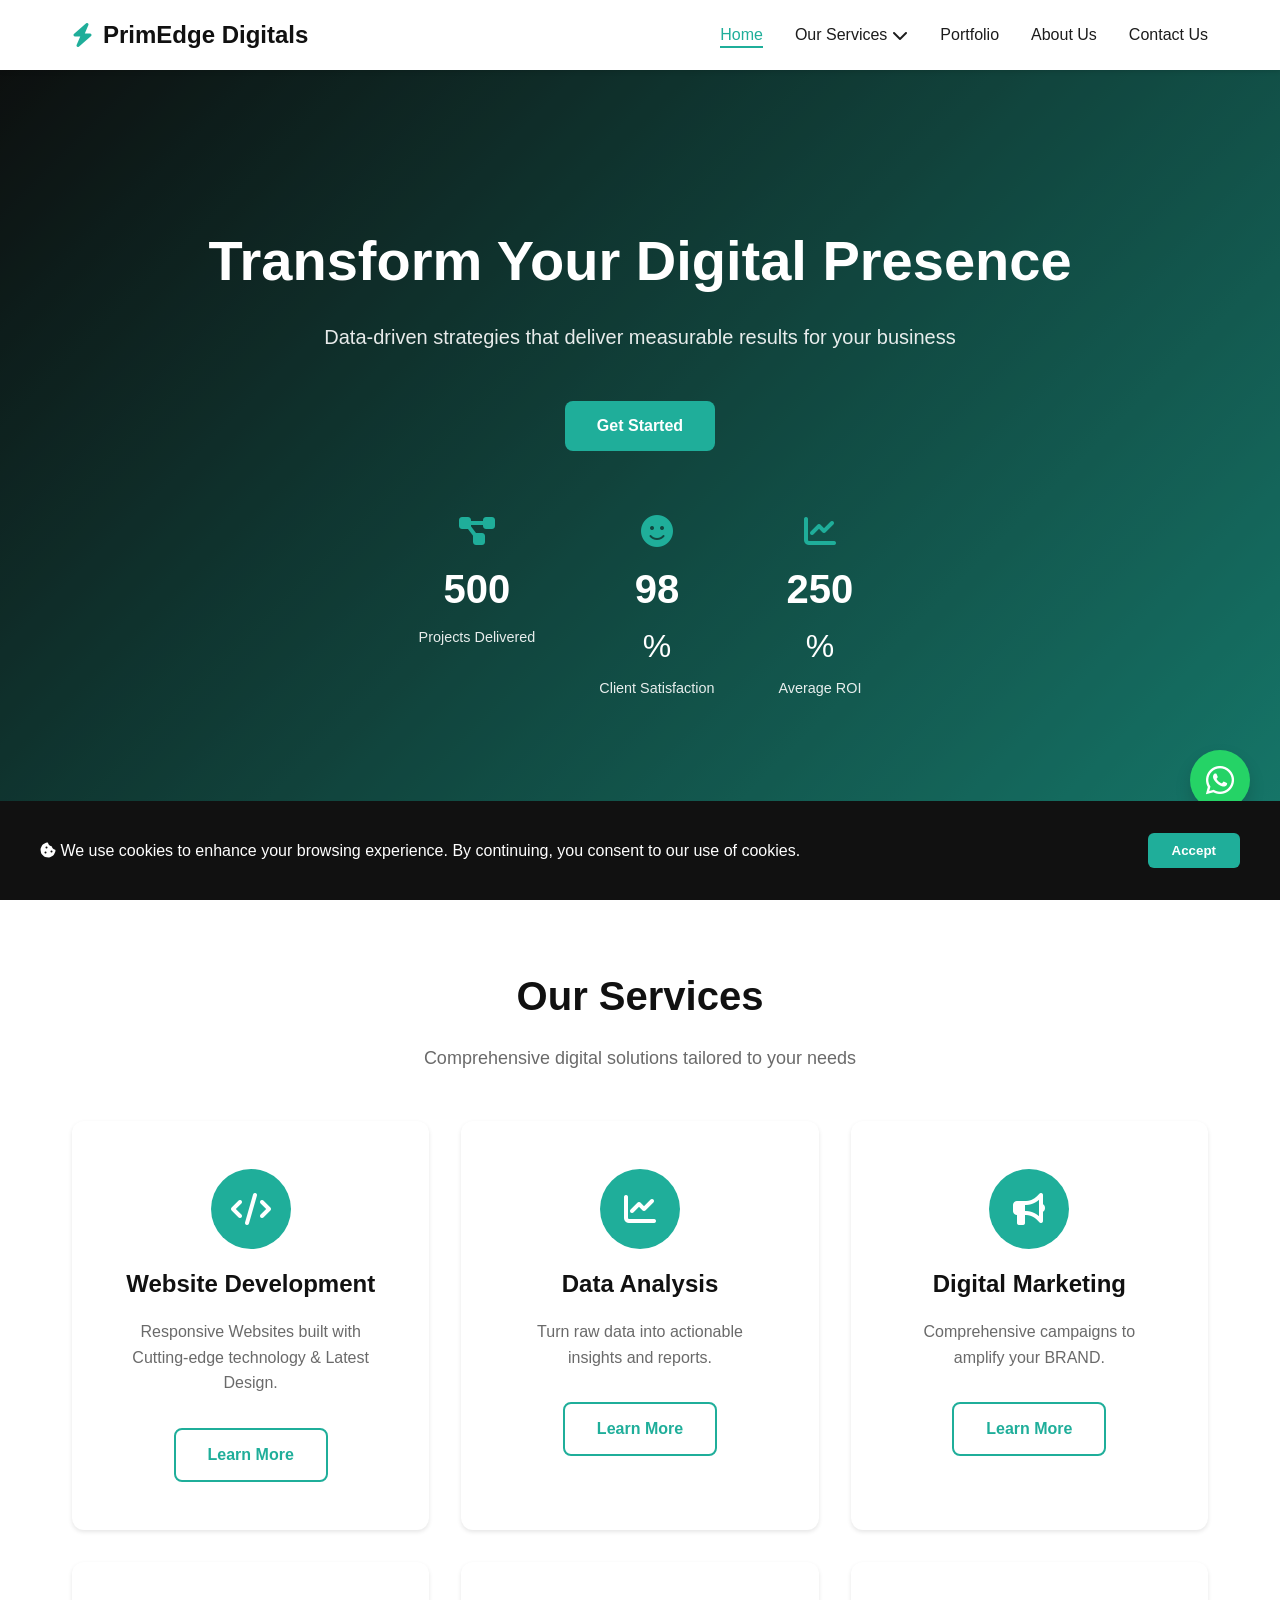
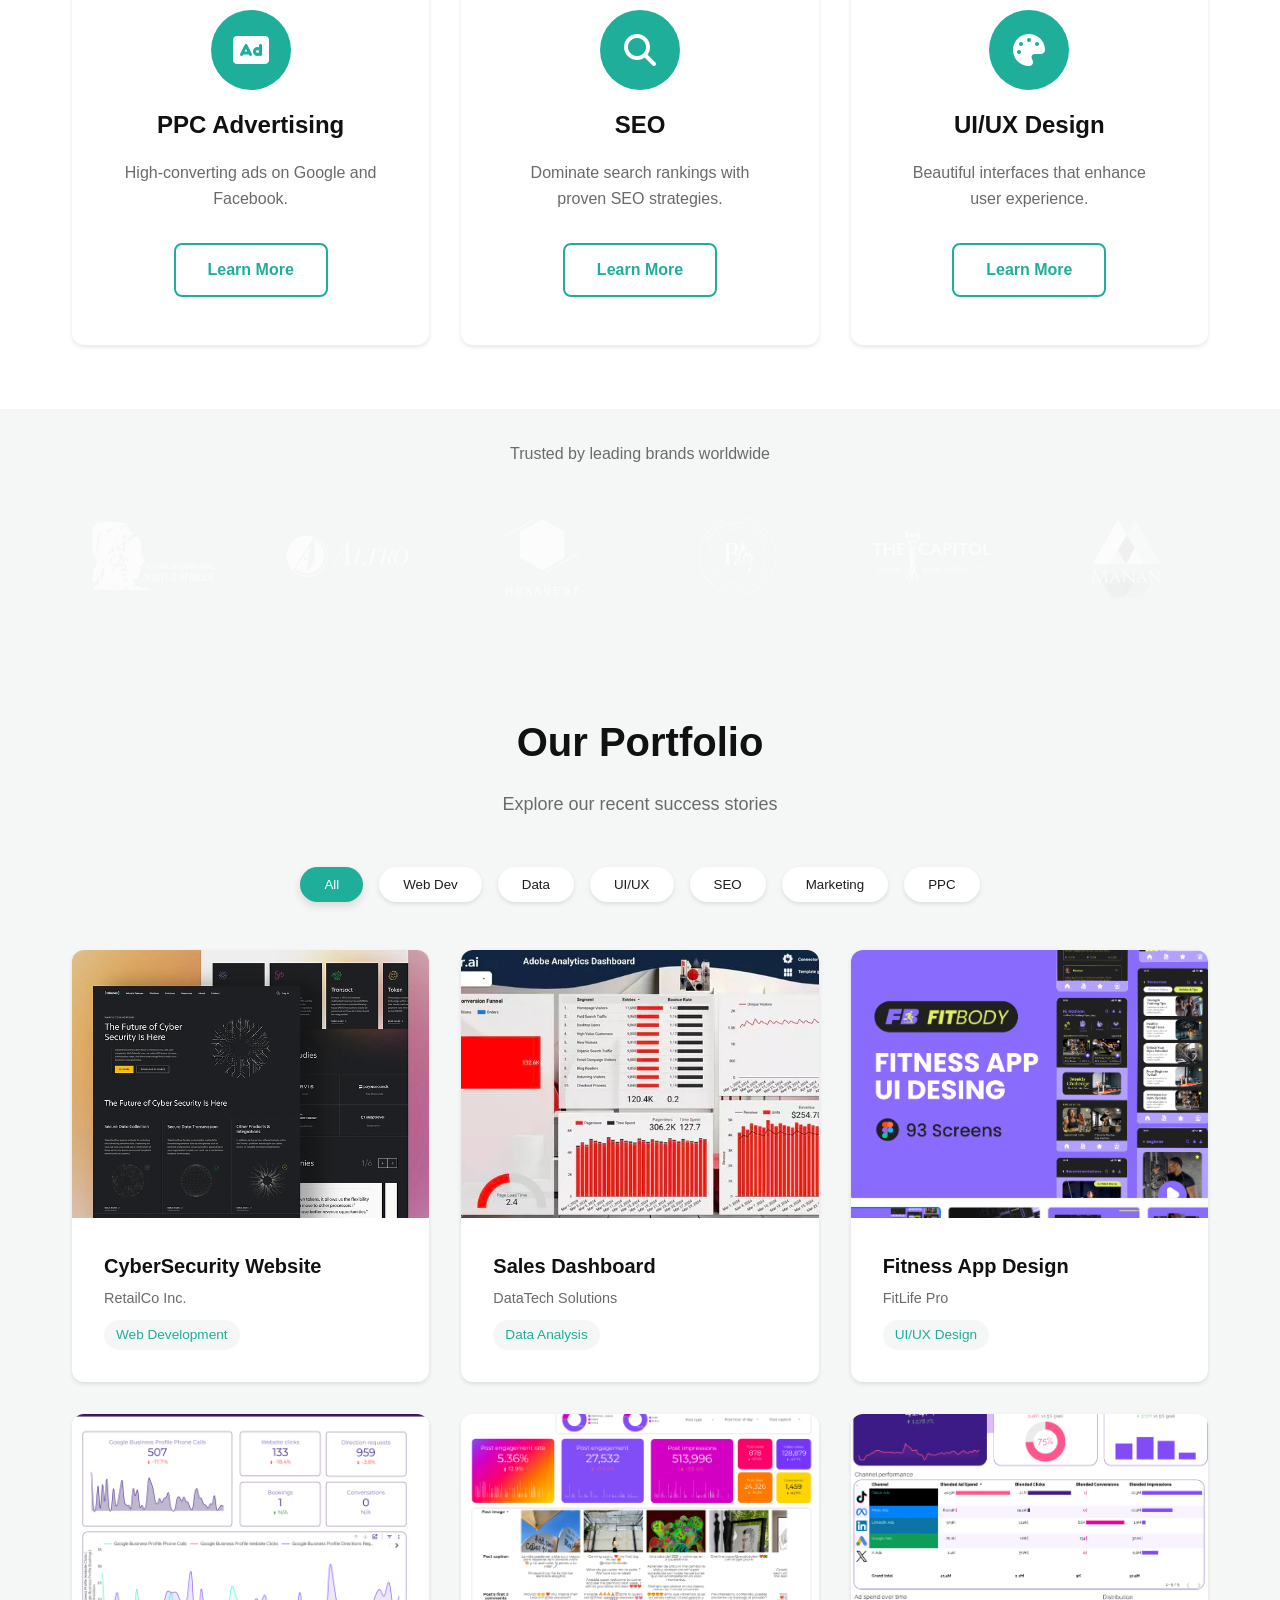
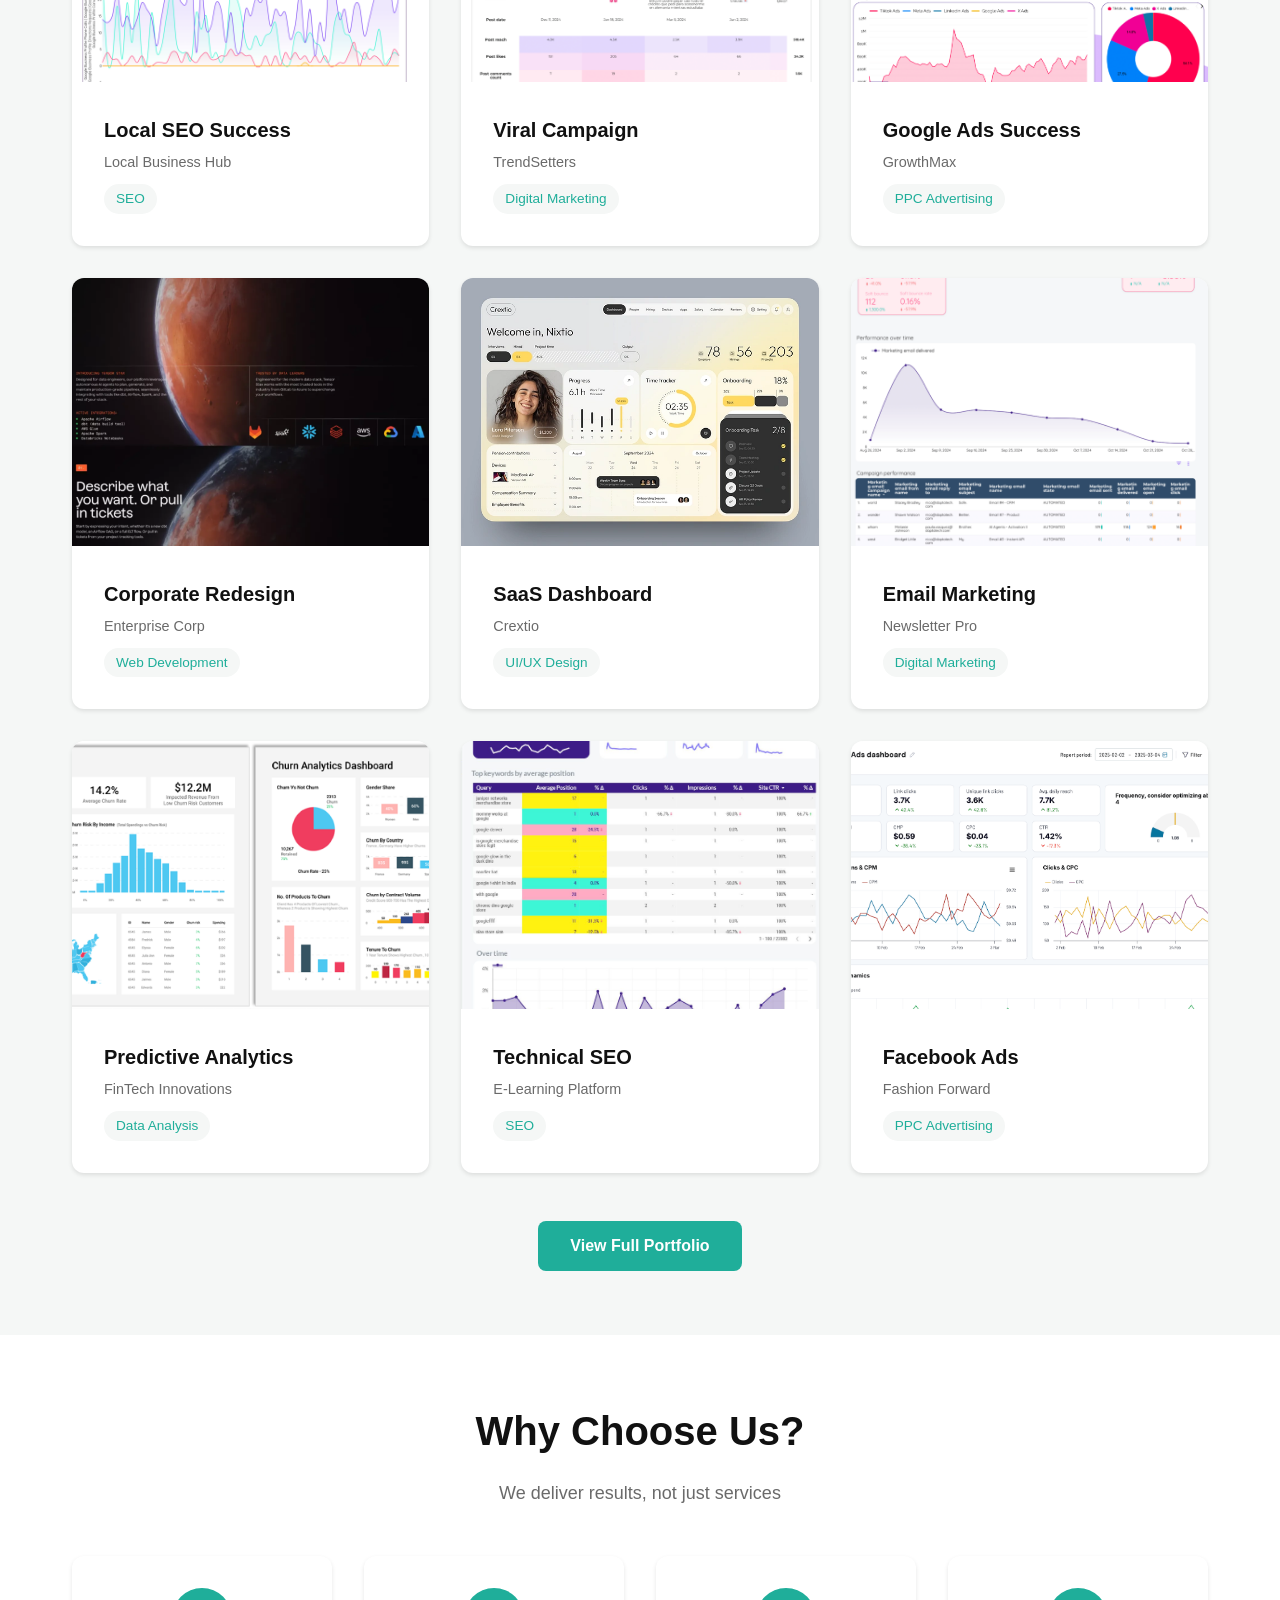
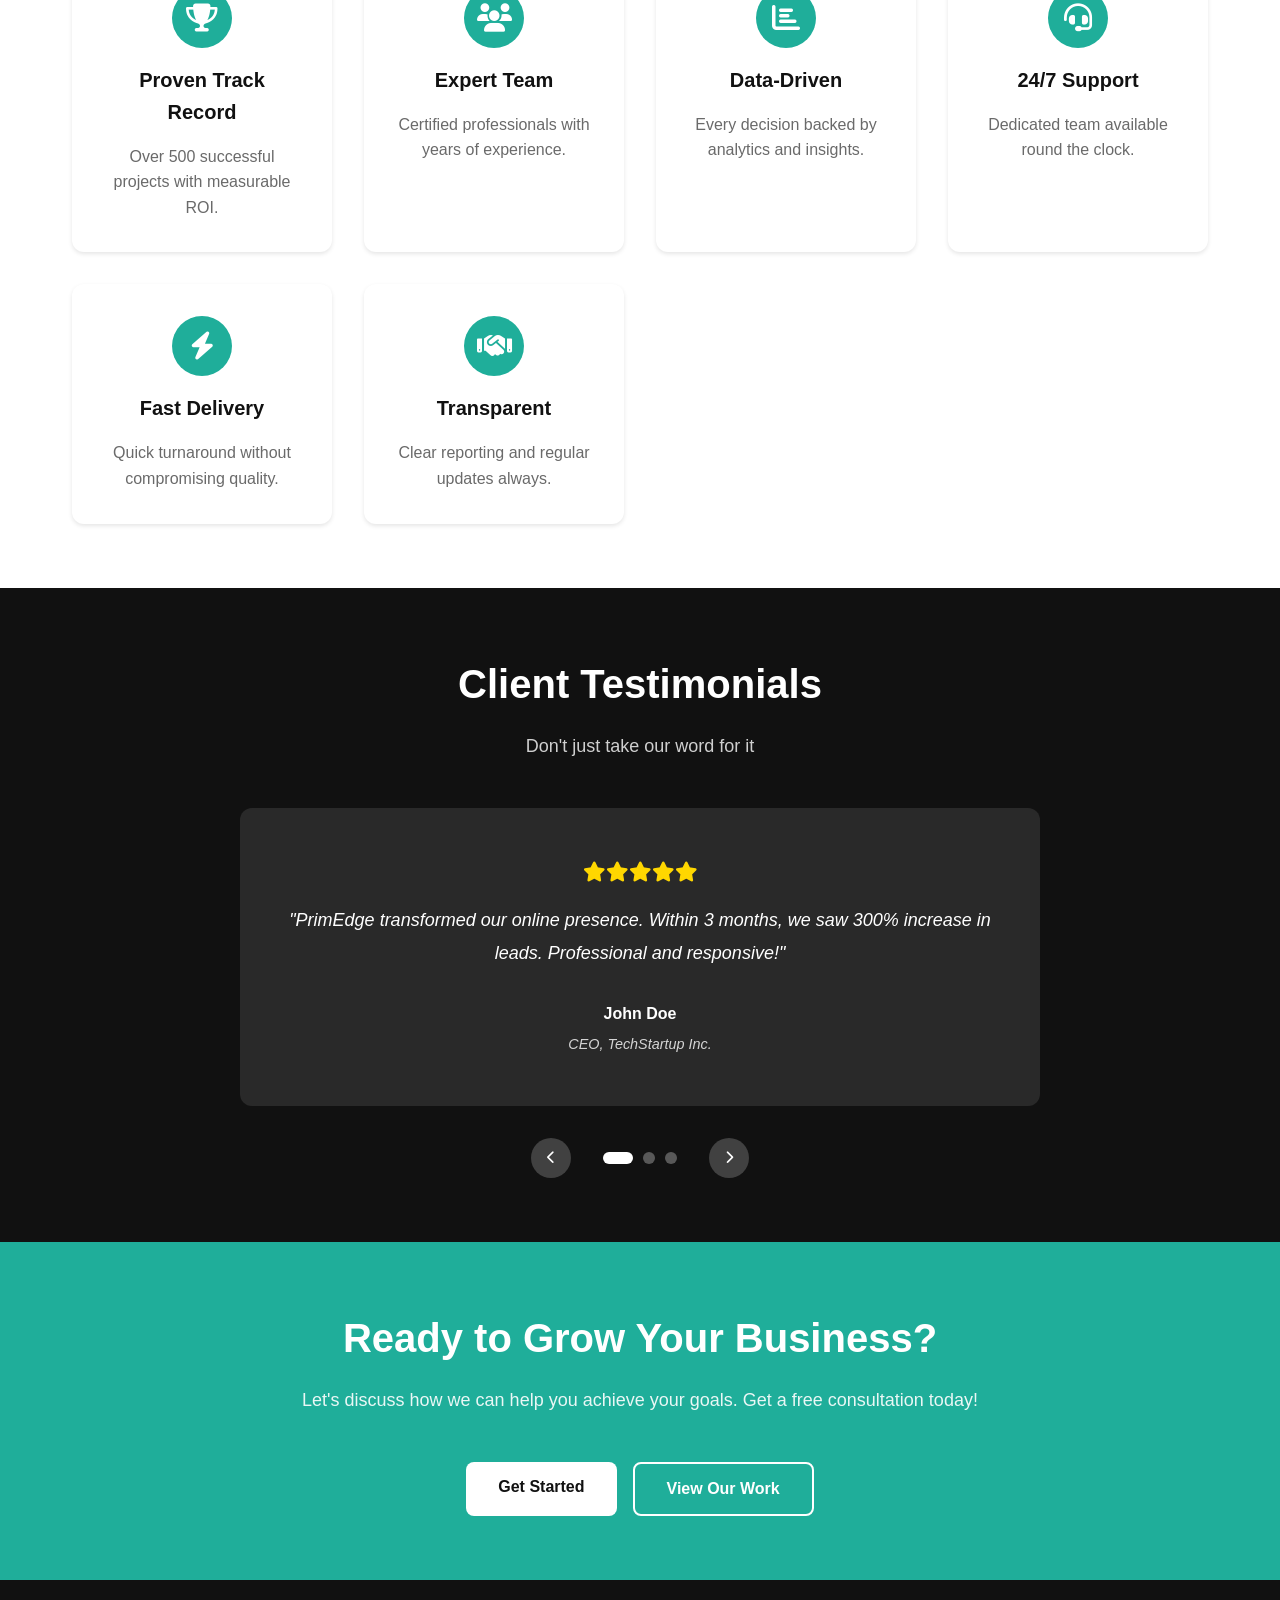
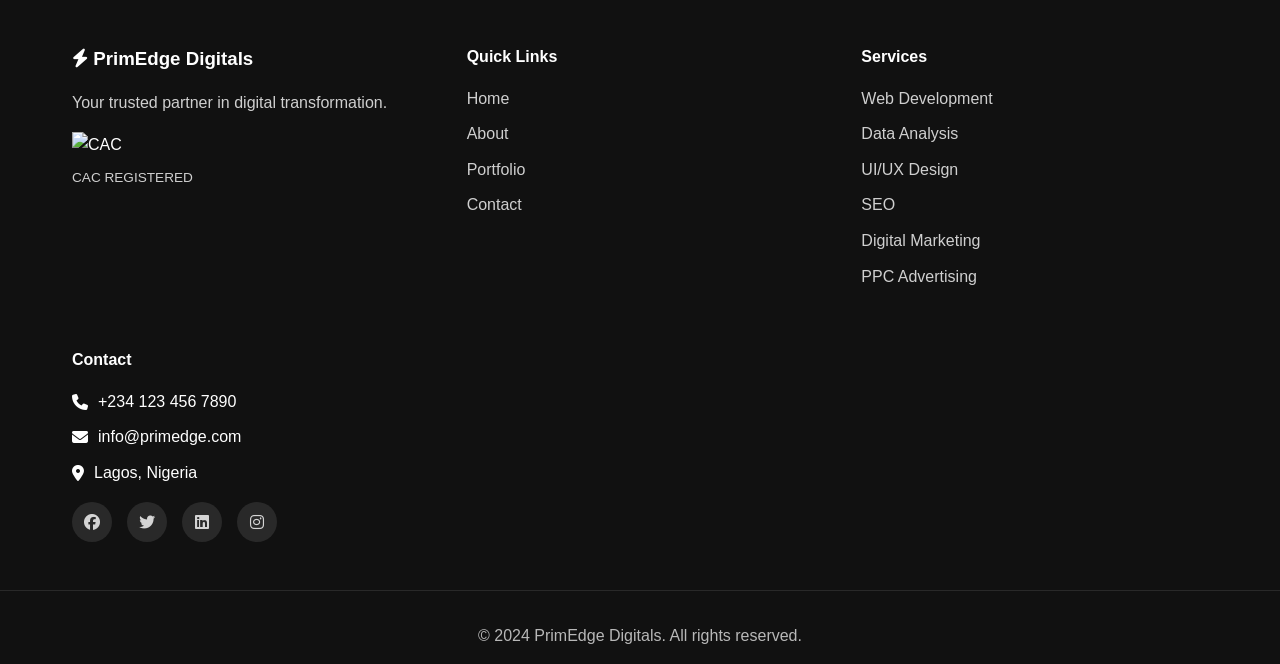
==== index.html @ ed938dab "initial commit" ====
<!DOCTYPE html>
<html lang="en">
  <head>
    <meta charset="UTF-8" />
    <meta name="viewport" content="width=device-width, initial-scale=1.0" />
    <meta
      name="description"
      content="PrimEdge Digitals - Leading digital marketing agency offering website development, UI/UX design, SEO, data analysis, and PPC advertising services."
    />
    <title>
      PrimEdge Digitals | Digital Marketing & Web Development Agency
    </title>

    <!-- Link to external CSS file -->
    <link rel="stylesheet" href="styles.css" />

    <!-- Font Awesome for icons -->
    <link
      rel="stylesheet"
      href="https://cdnjs.cloudflare.com/ajax/libs/font-awesome/6.4.0/css/all.min.css"
    />
  </head>
  <body>
    <!-- Loading Animation Screen -->
    <!-- <div id="loading-screen" class="loading-screen">
        <div class="loader"></div>
        <p>Loading PrimEdge Digitals...</p>
    </div> -->

    <!-- Cookie Consent Banner -->
    <div id="cookie-banner" class="cookie-banner">
      <div class="cookie-content">
        <p>
          <i class="fas fa-cookie-bite"></i> We use cookies to enhance your
          browsing experience. By continuing, you consent to our use of cookies.
        </p>
        <button id="accept-cookies" class="btn-accept">Accept</button>
      </div>
    </div>

    <!-- Navigation Bar -->
    <nav class="navbar" id="navbar">
      <div class="container nav-container">
        <!-- Logo -->
        <a href="index.html" class="logo">
          <i class="fas fa-bolt"></i>
          <span>PrimEdge Digitals</span>
        </a>

        <!-- Desktop Navigation Links -->
        <ul class="nav-links" id="nav-links">
          <li><a href="index.html" class="active">Home</a></li>

          <!-- Services Dropdown -->
          <li class="dropdown">
            <a href="#" class="dropdown-toggle">
              Our Services <i class="fas fa-chevron-down"></i>
            </a>
            <ul class="dropdown-menu">
              <li>
                <a href="website-development.html"
                  ><i class="fas fa-code"></i> Website Development</a
                >
              </li>
              <li>
                <a href="data-analysis.html"
                  ><i class="fas fa-chart-line"></i> Data Analysis</a
                >
              </li>
              <li>
                <a href="ui-ux-design.html"
                  ><i class="fas fa-palette"></i> UI/UX Design</a
                >
              </li>
              <li>
                <a href="seo.html"><i class="fas fa-search"></i> SEO</a>
              </li>
              <li>
                <a href="digital-marketing.html"
                  ><i class="fas fa-bullhorn"></i> Digital Marketing</a
                >
              </li>
              <li>
                <a href="ppc-advertising.html"
                  ><i class="fas fa-ad"></i> PPC Advertising</a
                >
              </li>
            </ul>
          </li>

          <li><a href="portfolio.html">Portfolio</a></li>
          <li><a href="about.html">About Us</a></li>
          <li><a href="contact.html">Contact Us</a></li>
        </ul>

        <!-- Mobile Menu Toggle -->
        <button class="mobile-menu-toggle" id="mobile-menu-toggle">
          <span></span>
          <span></span>
          <span></span>
        </button>
      </div>
    </nav>

    <!-- Hero Section -->
    <section class="hero">
      <div class="hero-overlay"></div>
      <div class="container hero-content">
        <h1 class="hero-title">Transform Your Digital Presence</h1>
        <p class="hero-subtitle">
          Data-driven strategies that deliver measurable results for your
          business
        </p>
        <a href="contact.html" class="btn btn-primary">Get Started</a>

        <!-- Stats Ticker -->
        <div class="stats-ticker">
          <div class="stat-item">
            <i class="fas fa-project-diagram"></i>
            <span class="stat-number" data-target="500">0</span>
            <span class="stat-label">Projects Delivered</span>
          </div>
          <div class="stat-item">
            <i class="fas fa-smile"></i>
            <span class="stat-number" data-target="98">0</span>
            <span class="stat-suffix">%</span>
            <span class="stat-label">Client Satisfaction</span>
          </div>
          <div class="stat-item">
            <i class="fas fa-chart-line"></i>
            <span class="stat-number" data-target="250">0</span>
            <span class="stat-suffix">%</span>
            <span class="stat-label">Average ROI</span>
          </div>
        </div>
      </div>

      <!-- Scroll Indicator -->
      <div class="scroll-indicator">
        <i class="fas fa-chevron-down"></i>
      </div>
    </section>

    <!-- Services Section -->
    <section class="services-section" id="services">
      <div class="container">
        <div class="section-header">
          <h2 class="section-title">Our Services</h2>
          <p class="section-subtitle">
            Comprehensive digital solutions tailored to your needs
          </p>
        </div>

        <div class="services-grid">
          <!-- Service Cards -->
          <div class="service-card">
            <div class="service-icon"><i class="fas fa-code"></i></div>
            <h3 class="service-title">Website Development</h3>
            <p class="service-description">
              Responsive Websites built with Cutting-edge technology & Latest
              Design.
            </p>
            <a href="website-development.html" class="btn btn-secondary"
              >Learn More</a
            >
          </div>

          <div class="service-card">
            <div class="service-icon"><i class="fas fa-chart-line"></i></div>
            <h3 class="service-title">Data Analysis</h3>
            <p class="service-description">
              Turn raw data into actionable insights and reports.
            </p>
            <a href="data-analysis.html" class="btn btn-secondary"
              >Learn More</a
            >
          </div>

          <div class="service-card">
            <div class="service-icon"><i class="fas fa-bullhorn"></i></div>
            <h3 class="service-title">Digital Marketing</h3>
            <p class="service-description">
              Comprehensive campaigns to amplify your BRAND.
            </p>
            <a href="digital-marketing.html" class="btn btn-secondary"
              >Learn More</a
            >
          </div>

          <div class="service-card">
            <div class="service-icon"><i class="fas fa-ad"></i></div>
            <h3 class="service-title">PPC Advertising</h3>
            <p class="service-description">
              High-converting ads on Google and Facebook.
            </p>
            <a href="ppc-advertising.html" class="btn btn-secondary"
              >Learn More</a
            >
          </div>

          <div class="service-card">
            <div class="service-icon"><i class="fas fa-search"></i></div>
            <h3 class="service-title">SEO</h3>
            <p class="service-description">
              Dominate search rankings with proven SEO strategies.
            </p>
            <a href="seo.html" class="btn btn-secondary">Learn More</a>
          </div>

          <div class="service-card">
            <div class="service-icon"><i class="fas fa-palette"></i></div>
            <h3 class="service-title">UI/UX Design</h3>
            <p class="service-description">
              Beautiful interfaces that enhance user experience.
            </p>
            <a href="ui-ux-design.html" class="btn btn-secondary">Learn More</a>
          </div>
        </div>
      </div>
    </section>

    <!-- Client Logos -->
    <section class="clients-section">
      <div class="container">
        <p class="clients-intro">Trusted by leading brands worldwide</p>
        <div class="clients-grid">
          <div class="client-logo">
            <img
              src="/images/logo_arfriqueArtboard-1-1 (1).png"
              alt="Client 1"
            />
          </div>
          <div class="client-logo">
            <img src="/images/Artboard-1.png" alt="Client 2" />
          </div>
          <div class="client-logo">
            <img src="/images/hexavest.png" alt="Client 3" />
          </div>
          <div class="client-logo">
            <img src="/images/logo_bArtboard-1.png" alt="Client 4" />
          </div>
          <div class="client-logo">
            <img src="/images/logo_windsorArtboard-1.png" alt="Client 5" />
          </div>
          <div class="client-logo">
            <img src="/images/manan.png" alt="Client 6" />
          </div>
        </div>
      </div>
    </section>

    <!-- Portfolio Section -->
    <section class="portfolio-section" id="portfolio">
      <div class="container">
        <div class="section-header">
          <h2 class="section-title">Our Portfolio</h2>
          <p class="section-subtitle">Explore our recent success stories</p>
        </div>

        <!-- Filters -->
        <div class="portfolio-filters">
          <button class="filter-btn active" data-filter="all">All</button>
          <button class="filter-btn" data-filter="web-development">
            Web Dev
          </button>
          <button class="filter-btn" data-filter="data-analysis">Data</button>
          <button class="filter-btn" data-filter="ui-ux">UI/UX</button>
          <button class="filter-btn" data-filter="seo">SEO</button>
          <button class="filter-btn" data-filter="marketing">Marketing</button>
          <button class="filter-btn" data-filter="ppc">PPC</button>
        </div>

        <!-- Portfolio Grid -->
        <div class="portfolio-grid">
          <div class="portfolio-item" data-category="web-development">
            <div class="portfolio-image">
              <img
                src="/images/webdev-p/still-70857726eee33ea525bc5bf59fc9aaf2.webp"
                alt="Project"
              />
              <div class="portfolio-overlay">
                <button class="btn-view-project" data-project="1">
                  <i class="fas fa-eye"></i> View
                </button>
              </div>
            </div>
            <div class="portfolio-info">
              <h3>CyberSecurity Website</h3>
              <p>RetailCo Inc.</p>
              <span class="portfolio-tag">Web Development</span>
            </div>
          </div>

          <div class="portfolio-item" data-category="data-analysis">
            <div class="portfolio-image">
              <img
                src="/images/webdev-p/hhgh.webp"
                alt="Project"
              />
              <div class="portfolio-overlay">
                <button class="btn-view-project" data-project="7">
                  <i class="fas fa-eye"></i> View
                </button>
              </div>
            </div>
            <div class="portfolio-info">
              <h3>Sales Dashboard</h3>
              <p>DataTech Solutions</p>
              <span class="portfolio-tag">Data Analysis</span>
            </div>
          </div>

          <div class="portfolio-item" data-category="ui-ux">
            <div class="portfolio-image">
              <img
                src="/images/webdev-p/awaw.png"
                alt="Project"
              />
              <div class="portfolio-overlay">
                <button class="btn-view-project" data-project="11">
                  <i class="fas fa-eye"></i> View
                </button>
              </div>
            </div>
            <div class="portfolio-info">
              <h3>Fitness App Design</h3>
              <p>FitLife Pro</p>
              <span class="portfolio-tag">UI/UX Design</span>
            </div>
          </div>

          <div class="portfolio-item" data-category="seo">
            <div class="portfolio-image">
              <img
                src="/images/webdev-p/Google-Business-Profile-3-1536x1408.png"
                alt="Project"
              />
              <div class="portfolio-overlay">
                <button class="btn-view-project" data-project="15">
                  <i class="fas fa-eye"></i> View
                </button>
              </div>
            </div>
            <div class="portfolio-info">
              <h3>Local SEO Success</h3>
              <p>Local Business Hub</p>
              <span class="portfolio-tag">SEO</span>
            </div>
          </div>

          <div class="portfolio-item" data-category="marketing">
            <div class="portfolio-image">
              <img
                src="/images/webdev-p/Instagram-post-performance-data-1-1536x1536.png"
                alt="Project"
              />
              <div class="portfolio-overlay">
                <button class="btn-view-project" data-project="19">
                  <i class="fas fa-eye"></i> View
                </button>
              </div>
            </div>
            <div class="portfolio-info">
              <h3>Viral Campaign</h3>
              <p>TrendSetters</p>
              <span class="portfolio-tag">Digital Marketing</span>
            </div>
          </div>

          <div class="portfolio-item" data-category="ppc">
            <div class="portfolio-image">
              <img
                src="/images/webdev-p/goog.png"
                alt="Project"
              />
              <div class="portfolio-overlay">
                <button class="btn-view-project" data-project="23">
                  <i class="fas fa-eye"></i> View
                </button>
              </div>
            </div>
            <div class="portfolio-info">
              <h3>Google Ads Success</h3>
              <p>GrowthMax</p>
              <span class="portfolio-tag">PPC Advertising</span>
            </div>
          </div>

          <div class="portfolio-item" data-category="web-development">
            <div class="portfolio-image">
              <img
                src="/images/webdev-p/ghhg.png"
                alt="Project"
              />
              <div class="portfolio-overlay">
                <button class="btn-view-project" data-project="2">
                  <i class="fas fa-eye"></i> View
                </button>
              </div>
            </div>
            <div class="portfolio-info">
              <h3>Corporate Redesign</h3>
              <p>Enterprise Corp</p>
              <span class="portfolio-tag">Web Development</span>
            </div>
          </div>

          <div class="portfolio-item" data-category="ui-ux">
            <div class="portfolio-image">
              <img
                src="/images/webdev-p/original-d98828c390b0c1897732ae1b001e914d.webp"
                alt="Project"
              />
              <div class="portfolio-overlay">
                <button class="btn-view-project" data-project="3">
                  <i class="fas fa-eye"></i> View
                </button>
              </div>
            </div>
            <div class="portfolio-info">
              <h3>SaaS Dashboard</h3>
              <p>Crextio</p>
              <span class="portfolio-tag">UI/UX Design</span>
            </div>
          </div>

          <div class="portfolio-item" data-category="marketing">
            <div class="portfolio-image">
              <img
                src="/images/webdev-p/HubSpot-email-marketing-dashboard-768x1536.png"
                alt="Project"
              />
              <div class="portfolio-overlay">
                <button class="btn-view-project" data-project="20">
                  <i class="fas fa-eye"></i> View
                </button>
              </div>
            </div>
            <div class="portfolio-info">
              <h3>Email Marketing</h3>
              <p>Newsletter Pro</p>
              <span class="portfolio-tag">Digital Marketing</span>
            </div>
          </div>

          <div class="portfolio-item" data-category="data-analysis">
            <div class="portfolio-image">
              <img
                src="/images/webdev-p/fc3a04485c66b47e6985c5bd5f0c4b28495a3456.png"
                alt="Project"
              />
              <div class="portfolio-overlay">
                <button class="btn-view-project" data-project="8">
                  <i class="fas fa-eye"></i> View
                </button>
              </div>
            </div>
            <div class="portfolio-info">
              <h3>Predictive Analytics</h3>
              <p>FinTech Innovations</p>
              <span class="portfolio-tag">Data Analysis</span>
            </div>
          </div>

          <div class="portfolio-item" data-category="seo">
            <div class="portfolio-image">
              <img
                src="/images/webdev-p/awajjjj.png"
                alt="Project"
              />
              <div class="portfolio-overlay">
                <button class="btn-view-project" data-project="16">
                  <i class="fas fa-eye"></i> View
                </button>
              </div>
            </div>
            <div class="portfolio-info">
              <h3>Technical SEO</h3>
              <p>E-Learning Platform</p>
              <span class="portfolio-tag">SEO</span>
            </div>
          </div>

          <div class="portfolio-item" data-category="ppc">
            <div class="portfolio-image">
              <img
                src="/images/webdev-p/facebook-ads-dashboard-coupler.png"
                alt="Project"
              />
              <div class="portfolio-overlay">
                <button class="btn-view-project" data-project="24">
                  <i class="fas fa-eye"></i> View
                </button>
              </div>
            </div>
            <div class="portfolio-info">
              <h3>Facebook Ads</h3>
              <p>Fashion Forward</p>
              <span class="portfolio-tag">PPC Advertising</span>
            </div>
          </div>
        </div>

        <div class="portfolio-cta">
          <a href="portfolio.html" class="btn btn-primary"
            >View Full Portfolio</a
          >
        </div>
      </div>
    </section>

    <!-- Why Choose Us -->
    <section class="why-choose-section">
      <div class="container">
        <div class="section-header">
          <h2 class="section-title">Why Choose Us?</h2>
          <p class="section-subtitle">We deliver results, not just services</p>
        </div>

        <div class="benefits-grid">
          <div class="benefit-card">
            <div class="benefit-icon"><i class="fas fa-trophy"></i></div>
            <h3>Proven Track Record</h3>
            <p>Over 500 successful projects with measurable ROI.</p>
          </div>
          <div class="benefit-card">
            <div class="benefit-icon"><i class="fas fa-users"></i></div>
            <h3>Expert Team</h3>
            <p>Certified professionals with years of experience.</p>
          </div>
          <div class="benefit-card">
            <div class="benefit-icon"><i class="fas fa-chart-bar"></i></div>
            <h3>Data-Driven</h3>
            <p>Every decision backed by analytics and insights.</p>
          </div>
          <div class="benefit-card">
            <div class="benefit-icon"><i class="fas fa-headset"></i></div>
            <h3>24/7 Support</h3>
            <p>Dedicated team available round the clock.</p>
          </div>
          <div class="benefit-card">
            <div class="benefit-icon"><i class="fas fa-bolt"></i></div>
            <h3>Fast Delivery</h3>
            <p>Quick turnaround without compromising quality.</p>
          </div>
          <div class="benefit-card">
            <div class="benefit-icon"><i class="fas fa-handshake"></i></div>
            <h3>Transparent</h3>
            <p>Clear reporting and regular updates always.</p>
          </div>
        </div>
      </div>
    </section>

    <!-- Testimonials -->
    <section class="testimonials-section">
      <div class="container">
        <div class="section-header">
          <h2 class="section-title">Client Testimonials</h2>
          <p class="section-subtitle">Don't just take our word for it</p>
        </div>

        <div class="testimonials-slider">
          <div class="testimonial-card active">
            <div class="stars">
              <i class="fas fa-star"></i><i class="fas fa-star"></i
              ><i class="fas fa-star"></i><i class="fas fa-star"></i
              ><i class="fas fa-star"></i>
            </div>
            <p>
              "PrimEdge transformed our online presence. Within 3 months, we saw
              300% increase in leads. Professional and responsive!"
            </p>
            <div class="author">
              <!-- <img
                src="https://via.placeholder.com/80/1e3a5f/ffffff?text=JD"
                alt="Author"
              /> -->
              <div>
                <h4>John Doe</h4>
                <p>CEO, TechStartup Inc.</p>
              </div>
            </div>
          </div>

          <div class="testimonial-card">
            <div class="stars">
              <i class="fas fa-star"></i><i class="fas fa-star"></i
              ><i class="fas fa-star"></i><i class="fas fa-star"></i
              ><i class="fas fa-star"></i>
            </div>
            <p>
              "The data analysis insights were game-changing. 40% increase in
              conversion rates. Highly recommended!"
            </p>
            <div class="author">
              <!-- <img
                src="https://via.placeholder.com/80/1e3a5f/ffffff?text=SA"
                alt="Author"
              /> -->
              <div>
                <h4>Sarah Anderson</h4>
                <p>Marketing Director, RetailCo</p>
              </div>
            </div>
          </div>

          <div class="testimonial-card">
            <div class="stars">
              <i class="fas fa-star"></i><i class="fas fa-star"></i
              ><i class="fas fa-star"></i><i class="fas fa-star"></i
              ><i class="fas fa-star"></i>
            </div>
            <p>
              "Outstanding redesign! Beautiful UI/UX and bounce rate dropped
              60%. Exceeded all expectations."
            </p>
            <div class="author">
              <!-- <img
                src="https://via.placeholder.com/80/1e3a5f/ffffff?text=MK"
                alt="Author"
              /> -->
              <div>
                <h4>Michael Kim</h4>
                <p>Founder, E-commerce Plus</p>
              </div>
            </div>
          </div>
        </div>

        <div class="testimonial-nav">
          <button class="prev"><i class="fas fa-chevron-left"></i></button>
          <div class="dots">
            <span class="dot active" data-slide="0"></span>
            <span class="dot" data-slide="1"></span>
            <span class="dot" data-slide="2"></span>
          </div>
          <button class="next"><i class="fas fa-chevron-right"></i></button>
        </div>
      </div>
    </section>

    <!-- CTA Section -->
    <section class="cta-section">
      <div class="container">
        <h2>Ready to Grow Your Business?</h2>
        <p>
          Let's discuss how we can help you achieve your goals. Get a free
          consultation today!
        </p>
        <div class="cta-buttons">
          <a href="contact.html" class="btn btn-light">Get Started</a>
          <a href="portfolio.html" class="btn btn-outline">View Our Work</a>
        </div>
      </div>
    </section>

    <!-- Footer -->
    <footer class="footer">
      <div class="container footer-content">
        <div class="footer-col">
          <h3><i class="fas fa-bolt"></i> PrimEdge Digitals</h3>
          <p>Your trusted partner in digital transformation.</p>
          <div class="cac-badge">
            <img
              src="/images/CERTIFICATE - PRIMEDGE DIGITALS SERVICES.pdf"
              alt="CAC"
            />
            <p>CAC REGISTERED</p>
          </div>
        </div>

        <div class="footer-col">
          <h4>Quick Links</h4>
          <ul>
            <li><a href="index.html">Home</a></li>
            <li><a href="about.html">About</a></li>
            <li><a href="portfolio.html">Portfolio</a></li>
            <li><a href="contact.html">Contact</a></li>
          </ul>
        </div>

        <div class="footer-col">
          <h4>Services</h4>
          <ul>
            <li><a href="website-development.html">Web Development</a></li>
            <li><a href="data-analysis.html">Data Analysis</a></li>
            <li><a href="ui-ux-design.html">UI/UX Design</a></li>
            <li><a href="seo.html">SEO</a></li>
            <li><a href="digital-marketing.html">Digital Marketing</a></li>
            <li><a href="ppc-advertising.html">PPC Advertising</a></li>
          </ul>
        </div>

        <div class="footer-col">
          <h4>Contact</h4>
          <ul class="contact-info">
            <li><i class="fas fa-phone"></i> +234 123 456 7890</li>
            <li><i class="fas fa-envelope"></i> info@primedge.com</li>
            <li><i class="fas fa-map-marker-alt"></i> Lagos, Nigeria</li>
          </ul>
          <div class="social-links">
            <a href="#"><i class="fab fa-facebook"></i></a>
            <a href="#"><i class="fab fa-twitter"></i></a>
            <a href="#"><i class="fab fa-linkedin"></i></a>
            <a href="#"><i class="fab fa-instagram"></i></a>
          </div>
        </div>
      </div>

      <div class="footer-bottom">
        <p>&copy; 2024 PrimEdge Digitals. All rights reserved.</p>
      </div>
    </footer>

    <!-- Back to Top Button -->
    <button id="back-to-top" class="back-to-top">
      <i class="fas fa-arrow-up"></i>
    </button>

    <!-- WhatsApp Floating Button -->
    <a
      href="https://wa.me/2341234567890"
      class="whatsapp-float"
      target="_blank"
    >
      <i class="fab fa-whatsapp"></i>
    </a>

    <!-- Project Modal -->
    <div id="project-modal" class="modal">
      <div class="modal-content">
        <span class="modal-close">&times;</span>
        <div id="modal-body"></div>
      </div>
    </div>

    <!-- Link to JavaScript -->
    <script src="script.js"></script>
  </body>
</html>
---- styles.css ----
/* ============================================
   PRIMEDGE DIGITALS - COMPLETE STYLESHEET
   ============================================ */

/* CSS CUSTOM PROPERTIES (Variables) */
:root {
    /* Colors */
    --primary-color: #111111;      /* Charcoal black */
    --secondary-color: #1fae9a;    /* Emerald teal */
    --accent-color: #1fae9a;
    --text-dark: #1c1c1c;
    --text-light: #6a6a6a;
    --bg-light: #f5f7f6;
    --white: #ffffff;
    --error-color: #d9534f;
    --success-color: #1fae9a;
    
    /* Spacing */
    --spacing-xs: 0.5rem;
    --spacing-sm: 1rem;
    --spacing-md: 2rem;
    --spacing-lg: 3rem;
    --spacing-xl: 4rem;
    
    /* Typography */
    --font-primary: -apple-system, BlinkMacSystemFont, 'Segoe UI', Roboto, 'Helvetica Neue', Arial, sans-serif;
    
    /* Transitions */
    --transition-fast: 0.2s ease;
    --transition-normal: 0.3s ease;
    --transition-slow: 0.5s ease;
    
    /* Shadows */
    --shadow-sm: 0 2px 4px rgba(0,0,0,0.1);
    --shadow-md: 0 4px 8px rgba(0,0,0,0.12);
    --shadow-lg: 0 8px 16px rgba(0,0,0,0.15);
}

/* RESET & BASE STYLES */
* {
    margin: 0;
    padding: 0;
    box-sizing: border-box;
}

html {
    scroll-behavior: smooth;
    font-size: 16px;
}

body {
    font-family: var(--font-primary);
    color: var(--text-dark);
    line-height: 1.6;
    overflow-x: hidden;
}

img {
    max-width: 100%;
    height: auto;
    display: block;
}

a {
    text-decoration: none;
    color: inherit;
    transition: var(--transition-normal);
}

ul {
    list-style: none;
}

button {
    cursor: pointer;
    border: none;
    background: none;
    font-family: inherit;
}

/* CONTAINER */
.container {
    max-width: 1200px;
    margin: 0 auto;
    padding: 0 var(--spacing-md);
}

/* BUTTONS */
.btn {
    display: inline-block;
    padding: 12px 32px;
    font-size: 1rem;
    font-weight: 600;
    border-radius: 8px;
    transition: all var(--transition-normal);
    text-align: center;
    cursor: pointer;
}

.btn-primary {
    background: var(--secondary-color);
    color: var(--white);
}

.btn-primary:hover {
    background: #3a7bc8;
    transform: translateY(-2px);
    box-shadow: var(--shadow-md);
}

.btn-secondary {
    background: transparent;
    color: var(--secondary-color);
    border: 2px solid var(--secondary-color);
}

.btn-secondary:hover {
    background: var(--secondary-color);
    color: var(--white);
}

.btn-outline {
    background: transparent;
    color: var(--white);
    border: 2px solid var(--white);
}

.btn-outline:hover {
    background: var(--white);
    color: var(--primary-color);
}

.btn-light {
    background: var(--white);
    color: var(--primary-color);
}

.btn-light:hover {
    background: var(--bg-light);
    transform: translateY(-2px);
}

.btn-success {
    background: #25d366;
    color: var(--white);
}

.btn-success:hover {
    background: #1fb855;
}

.btn-full {
    width: 100%;
    margin-top: 10px;
}

/* LOADING SCREEN */
.loading-screen {
    position: fixed;
    top: 0;
    left: 0;
    width: 100%;
    height: 100%;
    background: var(--white);
    display: flex;
    flex-direction: column;
    justify-content: center;
    align-items: center;
    z-index: 9999;
    transition: opacity 0.5s, visibility 0.5s;
}

.loading-screen.hidden {
    opacity: 0;
    visibility: hidden;
}

.loader {
    width: 50px;
    height: 50px;
    border: 4px solid var(--bg-light);
    border-top: 4px solid var(--secondary-color);
    border-radius: 50%;
    animation: spin 1s linear infinite;
}

@keyframes spin {
    to { transform: rotate(360deg); }
}

.loading-screen p {
    margin-top: var(--spacing-sm);
    color: var(--text-light);
}

/* COOKIE BANNER */
.cookie-banner {
    position: fixed;
    bottom: 0;
    left: 0;
    right: 0;
    background: var(--primary-color);
    color: var(--white);
    padding: var(--spacing-md);
    z-index: 9998;
    transform: translateY(100%);
    transition: transform var(--transition-normal);
}

.cookie-banner.show {
    transform: translateY(0);
}

.cookie-content {
    max-width: 1200px;
    margin: 0 auto;
    display: flex;
    align-items: center;
    justify-content: space-between;
    gap: var(--spacing-md);
}

.cookie-content p {
    flex: 1;
    margin: 0;
}

.btn-accept {
    background: var(--accent-color);
    color: var(--white);
    padding: 10px 24px;
    border-radius: 6px;
    font-weight: 600;
    white-space: nowrap;
}

.btn-accept:hover {
    background: #1aab7e;
}

/* NAVIGATION */
.navbar {
    position: fixed;
    top: 0;
    left: 0;
    right: 0;
    background: var(--white);
    box-shadow: var(--shadow-sm);
    z-index: 1000;
    transition: all var(--transition-normal);
}

.navbar.scrolled {
    box-shadow: var(--shadow-md);
}

.nav-container {
    display: flex;
    justify-content: space-between;
    align-items: center;
    padding: var(--spacing-sm) var(--spacing-md);
}

.logo {
    display: flex;
    align-items: center;
    gap: 10px;
    font-size: 1.5rem;
    font-weight: 700;
    color: var(--primary-color);
}

.logo i {
    color: var(--secondary-color);
}

.nav-links {
    display: flex;
    align-items: center;
    gap: var(--spacing-md);
}

.nav-links a {
    font-weight: 500;
    color: var(--text-dark);
    position: relative;
}

.nav-links a:hover,
.nav-links a.active {
    color: var(--secondary-color);
}

.nav-links a::after {
    content: '';
    position: absolute;
    bottom: -5px;
    left: 0;
    width: 0;
    height: 2px;
    background: var(--secondary-color);
    transition: width var(--transition-normal);
}

.nav-links a:hover::after,
.nav-links a.active::after {
    width: 100%;
}

/* Dropdown */
.dropdown {
    position: relative;
}

.dropdown-toggle {
    display: flex;
    align-items: center;
    gap: 5px;
    cursor: pointer;
}

.dropdown-menu {
    position: absolute;
    top: 100%;
    left: 0;
    background: var(--white);
    min-width: 250px;
    box-shadow: var(--shadow-lg);
    border-radius: 8px;
    padding: var(--spacing-sm) 0;
    opacity: 0;
    visibility: hidden;
    transform: translateY(-10px);
    transition: all var(--transition-normal);
}

.dropdown:hover .dropdown-menu {
    opacity: 1;
    visibility: visible;
    transform: translateY(0);
}

.dropdown-menu li {
    padding: 0;
}

.dropdown-menu a {
    display: flex;
    align-items: center;
    gap: 10px;
    padding: 12px 20px;
    color: var(--text-dark);
}

.dropdown-menu a:hover {
    background: var(--bg-light);
    color: var(--secondary-color);
}

.dropdown-menu a::after {
    display: none;
}

/* Mobile Menu Toggle */
.mobile-menu-toggle {
    display: none;
    flex-direction: column;
    gap: 5px;
    cursor: pointer;
}

.mobile-menu-toggle span {
    width: 25px;
    height: 3px;
    background: var(--primary-color);
    border-radius: 3px;
    transition: all var(--transition-normal);
}

.mobile-menu-toggle.active span:nth-child(1) {
    transform: rotate(45deg) translateY(8px);
}

.mobile-menu-toggle.active span:nth-child(2) {
    opacity: 0;
}

.mobile-menu-toggle.active span:nth-child(3) {
    transform: rotate(-45deg) translateY(-8px);
}

/* HERO SECTION */
.hero {
    position: relative;
    min-height: 100vh;
    display: flex;
    align-items: center;
    justify-content: center;
    background: linear-gradient(135deg, var(--primary-color) 0%, var(--secondary-color) 100%);
    color: var(--white);
    text-align: center;
    padding-top: 80px;
}

.hero-overlay {
    position: absolute;
    top: 0;
    left: 0;
    right: 0;
    bottom: 0;
    background: rgba(0, 0, 0, 0.3);
}

.hero-content {
    position: relative;
    z-index: 1;
}

.hero-title {
    font-size: 3.5rem;
    font-weight: 700;
    margin-bottom: var(--spacing-sm);
    animation: fadeInUp 0.8s ease;
}

.hero-subtitle {
    font-size: 1.25rem;
    margin-bottom: var(--spacing-lg);
    opacity: 0.9;
    animation: fadeInUp 1s ease;
}

.stats-ticker {
    display: flex;
    justify-content: center;
    gap: var(--spacing-xl);
    margin-top: var(--spacing-xl);
    animation: fadeInUp 1.2s ease;
}

.stat-item {
    text-align: center;
}

.stat-item i {
    font-size: 2rem;
    margin-bottom: 10px;
    color: var(--accent-color);
}

.stat-number {
    display: block;
    font-size: 2.5rem;
    font-weight: 700;
}

.stat-suffix {
    font-size: 2rem;
}

.stat-label {
    display: block;
    margin-top: 5px;
    font-size: 0.9rem;
    opacity: 0.9;
}

.scroll-indicator {
    position: absolute;
    bottom: 30px;
    left: 50%;
    transform: translateX(-50%);
    animation: bounce 2s infinite;
}

.scroll-indicator i {
    font-size: 2rem;
    color: var(--white);
}

@keyframes fadeInUp {
    from {
        opacity: 0;
        transform: translateY(30px);
    }
    to {
        opacity: 1;
        transform: translateY(0);
    }
}

@keyframes bounce {
    0%, 20%, 50%, 80%, 100% {
        transform: translateX(-50%) translateY(0);
    }
    40% {
        transform: translateX(-50%) translateY(-10px);
    }
    60% {
        transform: translateX(-50%) translateY(-5px);
    }
}

/* SECTIONS */
section {
    padding: var(--spacing-xl) 0;
}

.section-header {
    text-align: center;
    margin-bottom: var(--spacing-lg);
}

.section-title {
    font-size: 2.5rem;
    font-weight: 700;
    color: var(--primary-color);
    margin-bottom: var(--spacing-sm);
}

.section-subtitle {
    font-size: 1.125rem;
    color: var(--text-light);
}

/* CLIENTS SECTION */
.clients-section {
    background: var(--bg-light);
    padding: var(--spacing-md) 0;
}

.clients-intro {
    text-align: center;
    color: var(--text-light);
    margin-bottom: var(--spacing-md);
}

.clients-grid {
    display: grid;
    grid-template-columns: repeat(auto-fit, minmax(150px, 1fr));
    gap: var(--spacing-md);
    align-items: center;
}

.client-logo {
    display: flex;
    justify-content: center;
    align-items: center;
    padding: var(--spacing-sm);
    opacity: 0.6;
    transition: opacity var(--transition-normal);
}

.client-logo:hover {
    opacity: 1;
}

/* SERVICES SECTION */
.services-grid {
    display: grid;
    grid-template-columns: repeat(auto-fit, minmax(300px, 1fr));
    gap: var(--spacing-md);
}

.service-card {
    background: var(--white);
    padding: var(--spacing-lg);
    border-radius: 12px;
    box-shadow: var(--shadow-sm);
    text-align: center;
    transition: all var(--transition-normal);
}

.service-card:hover {
    transform: translateY(-10px);
    box-shadow: var(--shadow-lg);
}

.service-icon {
    width: 80px;
    height: 80px;
    background: linear-gradient(135deg, var(--secondary-color), var(--accent-color));
    border-radius: 50%;
    display: flex;
    align-items: center;
    justify-content: center;
    margin: 0 auto var(--spacing-sm);
}

.service-icon i {
    font-size: 2rem;
    color: var(--white);
}

.service-title {
    font-size: 1.5rem;
    margin-bottom: var(--spacing-sm);
    color: var(--primary-color);
}

.service-description {
    color: var(--text-light);
    margin-bottom: var(--spacing-md);
}

/* PORTFOLIO SECTION */
.portfolio-section {
    background: var(--bg-light);
}

.portfolio-filters {
    display: flex;
    justify-content: center;
    flex-wrap: wrap;
    gap: var(--spacing-sm);
    margin-bottom: var(--spacing-lg);
}

.filter-btn {
    padding: 10px 24px;
    background: var(--white);
    color: var(--text-dark);
    border-radius: 25px;
    font-weight: 500;
    transition: all var(--transition-normal);
    box-shadow: var(--shadow-sm);
}

.filter-btn:hover,
.filter-btn.active {
    background: var(--secondary-color);
    color: var(--white);
    box-shadow: var(--shadow-md);
}

.portfolio-grid {
    display: grid;
    grid-template-columns: repeat(auto-fill, minmax(300px, 1fr));
    gap: var(--spacing-md);
}

.portfolio-item {
    background: var(--white);
    border-radius: 12px;
    overflow: hidden;
    box-shadow: var(--shadow-sm);
    transition: all var(--transition-normal);
}

.portfolio-item:hover {
    transform: translateY(-5px);
    box-shadow: var(--shadow-lg);
}

.portfolio-image {
    position: relative;
    overflow: hidden;
    aspect-ratio: 4/3;
}

.portfolio-image img {
    width: 100%;
    height: 100%;
    object-fit: cover;
    transition: transform var(--transition-slow);
}

.portfolio-item:hover .portfolio-image img {
    transform: scale(1.1);
}

.portfolio-overlay {
    position: absolute;
    top: 0;
    left: 0;
    right: 0;
    bottom: 0;
    background: rgba(30, 58, 95, 0.9);
    display: flex;
    align-items: center;
    justify-content: center;
    opacity: 0;
    transition: opacity var(--transition-normal);
}

.portfolio-item:hover .portfolio-overlay {
    opacity: 1;
}

.btn-view-project {
    background: var(--white);
    color: var(--primary-color);
    padding: 12px 24px;
    border-radius: 25px;
    font-weight: 600;
    display: flex;
    align-items: center;
    gap: 8px;
}

.btn-view-project:hover {
    background: var(--secondary-color);
    color: var(--white);
}

.portfolio-info {
    padding: var(--spacing-md);
}

.portfolio-info h3 {
    font-size: 1.25rem;
    margin-bottom: 5px;
    color: var(--primary-color);
}

.portfolio-info p {
    color: var(--text-light);
    font-size: 0.9rem;
    margin-bottom: 10px;
}

.portfolio-tag {
    display: inline-block;
    padding: 4px 12px;
    background: var(--bg-light);
    color: var(--secondary-color);
    border-radius: 15px;
    font-size: 0.85rem;
    font-weight: 500;
}

.portfolio-cta {
    text-align: center;
    margin-top: var(--spacing-lg);
}

/* WHY CHOOSE US SECTION */
.benefits-grid {
    display: grid;
    grid-template-columns: repeat(auto-fit, minmax(250px, 1fr));
    gap: var(--spacing-md);
}

.benefit-card {
    background: var(--white);
    padding: var(--spacing-md);
    border-radius: 12px;
    box-shadow: var(--shadow-sm);
    text-align: center;
    transition: all var(--transition-normal);
}

.benefit-card:hover {
    box-shadow: var(--shadow-lg);
}

.benefit-icon {
    width: 60px;
    height: 60px;
    background: linear-gradient(135deg, var(--secondary-color), var(--accent-color));
    border-radius: 50%;
    display: flex;
    align-items: center;
    justify-content: center;
    margin: 0 auto var(--spacing-sm);
}

.benefit-icon i {
    font-size: 1.75rem;
    color: var(--white);
}

.benefit-card h3 {
    font-size: 1.25rem;
    margin-bottom: var(--spacing-sm);
    color: var(--primary-color);
}

.benefit-card p {
    color: var(--text-light);
}

/* TESTIMONIALS SECTION */
.testimonials-section {
    background: var(--primary-color);
    color: var(--white);
}

.testimonials-section .section-title {
    color: var(--white);
}

.testimonials-section .section-subtitle {
    color: rgba(255, 255, 255, 0.8);
}

.testimonials-slider {
    max-width: 800px;
    margin: 0 auto;
    position: relative;
}

.testimonial-card {
    background: rgba(255, 255, 255, 0.1);
    padding: var(--spacing-lg);
    border-radius: 12px;
    text-align: center;
    display: none;
}

.testimonial-card.active {
    display: block;
    animation: fadeIn 0.5s ease;
}

@keyframes fadeIn {
    from { opacity: 0; }
    to { opacity: 1; }
}

.stars {
    color: #ffd700;
    margin-bottom: var(--spacing-sm);
    font-size: 1.25rem;
}

.testimonial-card p {
    font-size: 1.125rem;
    line-height: 1.8;
    margin-bottom: var(--spacing-md);
    font-style: italic;
}

.author {
    display: flex;
    align-items: center;
    justify-content: center;
    gap: var(--spacing-sm);
}

.author img {
    width: 60px;
    height: 60px;
    border-radius: 50%;
    border: 3px solid var(--white);
}

.author h4 {
    margin-bottom: 5px;
}

.author p {
    font-size: 0.9rem;
    opacity: 0.8;
    margin: 0;
}

.testimonial-nav {
    display: flex;
    align-items: center;
    justify-content: center;
    gap: var(--spacing-md);
    margin-top: var(--spacing-md);
}

.testimonial-nav button {
    background: rgba(255, 255, 255, 0.2);
    color: var(--white);
    width: 40px;
    height: 40px;
    border-radius: 50%;
    display: flex;
    align-items: center;
    justify-content: center;
    transition: all var(--transition-normal);
}

.testimonial-nav button:hover {
    background: var(--secondary-color);
}

.dots {
    display: flex;
    gap: 10px;
}

.dot {
    width: 12px;
    height: 12px;
    border-radius: 50%;
    background: rgba(255, 255, 255, 0.3);
    cursor: pointer;
    transition: all var(--transition-normal);
}

.dot.active {
    background: var(--white);
    width: 30px;
    border-radius: 6px;
}

/* CTA SECTION */
.cta-section {
    background: linear-gradient(135deg, var(--secondary-color), var(--accent-color));
    color: var(--white);
    text-align: center;
    padding: var(--spacing-xl) 0;
}

.cta-section h2 {
    font-size: 2.5rem;
    margin-bottom: var(--spacing-sm);
}

.cta-section p {
    font-size: 1.125rem;
    margin-bottom: var(--spacing-lg);
    opacity: 0.9;
}

.cta-buttons {
    display: flex;
    justify-content: center;
    gap: var(--spacing-sm);
    flex-wrap: wrap;
}

/* FOOTER */
.footer {
    background: var(--primary-color);
    color: var(--white);
    padding: var(--spacing-xl) 0 var(--spacing-sm);
}

.footer-content {
    display: grid;
    grid-template-columns: repeat(auto-fit, minmax(250px, 1fr));
    gap: var(--spacing-lg);
    margin-bottom: var(--spacing-lg);
}

.footer-col h3,
.footer-col h4 {
    margin-bottom: var(--spacing-sm);
}

.footer-col p {
    color: rgba(255, 255, 255, 0.8);
    margin-bottom: var(--spacing-sm);
}

.footer-col ul li {
    margin-bottom: 10px;
}

.footer-col a {
    color: rgba(255, 255, 255, 0.8);
}

.footer-col a:hover {
    color: var(--white);
}

.contact-info li {
    display: flex;
    align-items: center;
    gap: 10px;
    margin-bottom: 10px;
}

.social-links {
    display: flex;
    gap: 15px;
    margin-top: var(--spacing-sm);
}

.social-links a {
    width: 40px;
    height: 40px;
    background: rgba(255, 255, 255, 0.1);
    border-radius: 50%;
    display: flex;
    align-items: center;
    justify-content: center;
    transition: all var(--transition-normal);
}

.social-links a:hover {
    background: var(--secondary-color);
    transform: translateY(-3px);
}

.cac-badge {
    margin-top: var(--spacing-sm);
}

.cac-badge img {
    width: 100px;
    margin-bottom: 10px;
}

.cac-badge p {
    font-size: 0.85rem;
}

.footer-bottom {
    text-align: center;
    padding-top: var(--spacing-md);
    border-top: 1px solid rgba(255, 255, 255, 0.1);
    color: rgba(255, 255, 255, 0.7);
}

/* BACK TO TOP BUTTON */
.back-to-top {
    position: fixed;
    bottom: 30px;
    right: 30px;
    width: 50px;
    height: 50px;
    background: var(--secondary-color);
    color: var(--white);
    border-radius: 50%;
    display: flex;
    align-items: center;
    justify-content: center;
    opacity: 0;
    visibility: hidden;
    transition: all var(--transition-normal);
    z-index: 999;
}

.back-to-top.show {
    opacity: 1;
    visibility: visible;
}

.back-to-top:hover {
    background: var(--primary-color);
    transform: translateY(-5px);
}

/* WHATSAPP FLOAT BUTTON */
.whatsapp-float {
    position: fixed;
    bottom: 90px;
    right: 30px;
    width: 60px;
    height: 60px;
    background: #25d366;
    color: var(--white);
    border-radius: 50%;
    display: flex;
    align-items: center;
    justify-content: center;
    font-size: 2rem;
    box-shadow: var(--shadow-lg);
    z-index: 999;
    animation: pulse 2s infinite;
}

.whatsapp-float:hover {
    background: #1fb855;
    transform: scale(1.1);
}

@keyframes pulse {
    0%, 100% {
        box-shadow: 0 0 0 0 rgba(37, 211, 102, 0.7);
    }
    50% {
        box-shadow: 0 0 0 15px rgba(37, 211, 102, 0);
    }
}

/* MODAL */
.modal {
    display: none;
    position: fixed;
    top: 0;
    left: 0;
    right: 0;
    bottom: 0;
    background: rgba(0, 0, 0, 0.7);
    z-index: 10000;
    justify-content: center;
    align-items: center;
    padding: var(--spacing-md);
}

.modal.show {
    display: flex;
}

.modal-content {
    background: var(--white);
    max-width: 800px;
    width: 100%;
    max-height: 90vh;
    overflow-y: auto;
    border-radius: 12px;
    padding: var(--spacing-lg);
    position: relative;
    animation: slideDown 0.3s ease;
}

@keyframes slideDown {
    from {
        opacity: 0;
        transform: translateY(-50px);
    }
    to {
        opacity: 1;
        transform: translateY(0);
    }
}

.modal-close {
    position: absolute;
    top: 15px;
    right: 15px;
    font-size: 2rem;
    color: var(--text-light);
    cursor: pointer;
    width: 35px;
    height: 35px;
    display: flex;
    align-items: center;
    justify-content: center;
    border-radius: 50%;
    transition: all var(--transition-fast);
}

.modal-close:hover {
    background: var(--bg-light);
    color: var(--primary-color);
}

/* SERVICE PAGES */
.service-hero,
.page-hero {
    min-height: 50vh;
    background: linear-gradient(135deg, var(--primary-color) 0%, var(--secondary-color) 100%);
    color: var(--white);
    display: flex;
    align-items: center;
    justify-content: center;
    text-align: center;
    padding-top: 100px;
    position: relative;
}

.service-hero-content,
.page-hero-content {
    position: relative;
    z-index: 10;
}

.breadcrumb {
    margin-bottom: var(--spacing-sm);
    opacity: 0.9;
}

.breadcrumb a {
    color: var(--white);
}

.breadcrumb a:hover {
    text-decoration: underline;
}

.service-hero-title,
.page-hero-title {
    font-size: 3rem;
    margin-bottom: var(--spacing-sm);
}

.service-hero-subtitle,
.page-hero-subtitle {
    font-size: 1.25rem;
    margin-bottom: var(--spacing-md);
    opacity: 0.9;
}

/* SERVICE OVERVIEW */
.service-overview {
    padding: var(--spacing-xl) 0;
}

.overview-content {
    display: grid;
    grid-template-columns: 1fr 1fr;
    gap: var(--spacing-xl);
    align-items: center;
}

.overview-text h2 {
    font-size: 2.5rem;
    color: var(--primary-color);
    margin-bottom: var(--spacing-md);
}

.overview-text p {
    color: var(--text-light);
    margin-bottom: var(--spacing-sm);
    line-height: 1.8;
}

.overview-image {
    border-radius: 12px;
    overflow: hidden;
    box-shadow: var(--shadow-lg);
}

/* OFFERS/FEATURES GRID */
.service-offers {
    background: var(--bg-light);
}

.offers-grid {
    display: grid;
    grid-template-columns: repeat(auto-fit, minmax(280px, 1fr));
    gap: var(--spacing-md);
}

.offer-card {
    background: var(--white);
    padding: var(--spacing-md);
    border-radius: 12px;
    box-shadow: var(--shadow-sm);
    transition: all var(--transition-normal);
}

.offer-card:hover {
    transform: translateY(-5px);
    box-shadow: var(--shadow-lg);
}

.offer-icon {
    width: 60px;
    height: 60px;
    background: linear-gradient(135deg, var(--secondary-color), var(--accent-color));
    border-radius: 12px;
    display: flex;
    align-items: center;
    justify-content: center;
    margin-bottom: var(--spacing-sm);
}

.offer-icon i {
    font-size: 1.75rem;
    color: var(--white);
}

.offer-card h3 {
    font-size: 1.25rem;
    margin-bottom: var(--spacing-sm);
    color: var(--primary-color);
}

.offer-card p {
    color: var(--text-light);
    line-height: 1.6;
}

/* TECHNOLOGIES/TOOLS SECTION */
.technologies-section {
    background: var(--bg-light);
}

.tech-grid {
    display: grid;
    grid-template-columns: repeat(auto-fit, minmax(150px, 1fr));
    gap: var(--spacing-md);
}

.tech-item {
    background: var(--white);
    padding: var(--spacing-md);
    border-radius: 12px;
    text-align: center;
    box-shadow: var(--shadow-sm);
    transition: all var(--transition-normal);
}

.tech-item:hover {
    transform: translateY(-5px);
    box-shadow: var(--shadow-md);
}

.tech-item i {
    font-size: 3rem;
    color: var(--secondary-color);
    margin-bottom: 10px;
}

.tech-item p {
    font-weight: 600;
    color: var(--text-dark);
}

/* PROCESS SECTION */
.process-section {
    background: var(--bg-light);
}

.process-timeline {
    max-width: 900px;
    margin: 0 auto;
}

.process-step {
    display: grid;
    grid-template-columns: 80px 1fr;
    gap: var(--spacing-md);
    margin-bottom: var(--spacing-lg);
    position: relative;
}

.process-step:not(:last-child)::before {
    content: '';
    position: absolute;
    left: 40px;
    top: 80px;
    width: 2px;
    height: calc(100% + 30px);
    background: var(--secondary-color);
    opacity: 0.3;
}

.step-number {
    width: 80px;
    height: 80px;
    background: linear-gradient(135deg, var(--secondary-color), var(--accent-color));
    color: var(--white);
    border-radius: 50%;
    display: flex;
    align-items: center;
    justify-content: center;
    font-size: 1.5rem;
    font-weight: 700;
    box-shadow: var(--shadow-md);
}

.step-content {
    background: var(--white);
    padding: var(--spacing-md);
    border-radius: 12px;
    box-shadow: var(--shadow-sm);
}

.step-content h3 {
    font-size: 1.5rem;
    color: var(--primary-color);
    margin-bottom: var(--spacing-sm);
}

.step-content p {
    color: var(--text-light);
    line-height: 1.7;
}

/* PRICING SECTION */
.pricing-section {
    background: var(--bg-light);
}

.pricing-grid {
    display: grid;
    grid-template-columns: repeat(auto-fit, minmax(300px, 1fr));
    gap: var(--spacing-md);
    max-width: 1100px;
    margin: 0 auto;
}

.pricing-card {
    background: var(--white);
    border-radius: 12px;
    padding: var(--spacing-lg);
    box-shadow: var(--shadow-sm);
    transition: all var(--transition-normal);
    position: relative;
}

.pricing-card:hover {
    transform: translateY(-10px);
    box-shadow: var(--shadow-lg);
}

.pricing-card.featured {
    border: 3px solid var(--secondary-color);
    transform: scale(1.05);
}

.featured-badge {
    position: absolute;
    top: -15px;
    left: 50%;
    transform: translateX(-50%);
    background: var(--secondary-color);
    color: var(--white);
    padding: 5px 20px;
    border-radius: 20px;
    font-size: 0.85rem;
    font-weight: 600;
}

.pricing-header {
    text-align: center;
    margin-bottom: var(--spacing-md);
    padding-bottom: var(--spacing-md);
    border-bottom: 2px solid var(--bg-light);
}

.pricing-header h3 {
    font-size: 1.75rem;
    color: var(--primary-color);
    margin-bottom: var(--spacing-sm);
}

.price {
    font-size: 1rem;
    color: var(--text-light);
}

.price span {
    font-size: 2.5rem;
    font-weight: 700;
    color: var(--secondary-color);
}

.pricing-subtitle {
    font-size: 0.9rem;
    color: var(--text-light);
    margin-top: 5px;
}

.pricing-features {
    margin-bottom: var(--spacing-md);
}

.pricing-features li {
    padding: 10px 0;
    color: var(--text-dark);
    display: flex;
    align-items: center;
    gap: 10px;
}

.pricing-features i {
    color: var(--success-color);
}

.pricing-note {
    text-align: center;
    color: var(--text-light);
    font-size: 0.9rem;
    margin-top: var(--spacing-md);
}

/* FAQ SECTION */
.faq-section {
    background: var(--white);
}

.faq-container {
    max-width: 800px;
    margin: 0 auto;
}

.faq-item {
    background: var(--bg-light);
    border-radius: 8px;
    margin-bottom: var(--spacing-sm);
    overflow: hidden;
}

.faq-question {
    width: 100%;
    padding: var(--spacing-md);
    display: flex;
    justify-content: space-between;
    align-items: center;
    font-size: 1.125rem;
    font-weight: 600;
    color: var(--primary-color);
    cursor: pointer;
    transition: all var(--transition-normal);
}

.faq-question:hover {
    background: rgba(31, 174, 154, 0.1);
}

.faq-question i {
    transition: transform var(--transition-normal);
}

.faq-item.active .faq-question i {
    transform: rotate(180deg);
}

.faq-answer {
    max-height: 0;
    overflow: hidden;
    transition: max-height var(--transition-normal);
}

.faq-item.active .faq-answer {
    max-height: 500px;
}

.faq-answer p {
    padding: 0 var(--spacing-md) var(--spacing-md);
    color: var(--text-light);
    line-height: 1.7;
}

/* CASE STUDY SECTION */
.case-study-section {
    background: var(--bg-light);
}

.case-study-content {
    display: grid;
    grid-template-columns: repeat(auto-fit, minmax(280px, 1fr));
    gap: var(--spacing-md);
}

.case-study-card {
    background: var(--white);
    padding: var(--spacing-md);
    border-radius: 12px;
    box-shadow: var(--shadow-sm);
}

.case-study-card.highlight {
    background: linear-gradient(135deg, var(--secondary-color), var(--accent-color));
    color: var(--white);
}

.case-label {
    display: inline-block;
    background: var(--secondary-color);
    color: var(--white);
    padding: 4px 12px;
    border-radius: 15px;
    font-size: 0.85rem;
    font-weight: 600;
    margin-bottom: var(--spacing-sm);
}

.case-study-card.highlight .case-label {
    background: rgba(255, 255, 255, 0.2);
}

.case-study-card h3 {
    font-size: 1.5rem;
    margin-bottom: var(--spacing-sm);
    color: var(--primary-color);
}

.case-study-card.highlight h3 {
    color: var(--white);
}

.case-study-card ul {
    list-style: none;
    padding: 0;
}

.case-study-card li {
    padding: 5px 0;
    color: var(--text-light);
}

.case-study-card.highlight li {
    color: rgba(255, 255, 255, 0.9);
}

.results-grid {
    display: grid;
    grid-template-columns: repeat(2, 1fr);
    gap: var(--spacing-md);
    margin-top: var(--spacing-sm);
}

.result-item {
    text-align: center;
}

.result-number {
    font-size: 2.5rem;
    font-weight: 700;
    color: var(--white);
}

.result-item p {
    color: rgba(255, 255, 255, 0.9);
    margin-top: 5px;
}

/* ABOUT PAGE SPECIFIC */
.about-story-section {
    padding: var(--spacing-xl) 0;
}

.about-story-content {
    display: grid;
    grid-template-columns: 1fr 1fr;
    gap: var(--spacing-xl);
    align-items: center;
}

.story-text h2 {
    font-size: 2.5rem;
    color: var(--primary-color);
    margin-bottom: var(--spacing-md);
}

.story-text p {
    color: var(--text-light);
    line-height: 1.8;
    margin-bottom: var(--spacing-sm);
}

.story-image {
    border-radius: 12px;
    overflow: hidden;
    box-shadow: var(--shadow-lg);
}

.mission-vision-section {
    background: var(--bg-light);
    padding: var(--spacing-xl) 0;
}

.mission-vision-grid {
    display: grid;
    grid-template-columns: 1fr 1fr;
    gap: var(--spacing-md);
    max-width: 900px;
    margin: 0 auto;
}

.mission-card,
.vision-card {
    background: var(--white);
    padding: var(--spacing-lg);
    border-radius: 12px;
    box-shadow: var(--shadow-md);
    text-align: center;
}

.card-icon {
    width: 80px;
    height: 80px;
    background: linear-gradient(135deg, var(--secondary-color), var(--accent-color));
    border-radius: 50%;
    display: flex;
    align-items: center;
    justify-content: center;
    margin: 0 auto var(--spacing-md);
}

.card-icon i {
    font-size: 2rem;
    color: var(--white);
}

.mission-card h3,
.vision-card h3 {
    font-size: 1.75rem;
    color: var(--primary-color);
    margin-bottom: var(--spacing-sm);
}

.mission-card p,
.vision-card p {
    color: var(--text-light);
    line-height: 1.7;
}

/* VALUES SECTION */
.values-section {
    padding: var(--spacing-xl) 0;
}

.values-grid {
    display: grid;
    grid-template-columns: repeat(auto-fit, minmax(280px, 1fr));
    gap: var(--spacing-md);
}

.value-card {
    background: var(--white);
    padding: var(--spacing-md);
    border-radius: 12px;
    box-shadow: var(--shadow-sm);
    text-align: center;
    transition: all var(--transition-normal);
}

.value-card:hover {
    transform: translateY(-5px);
    box-shadow: var(--shadow-lg);
}

.value-icon {
    width: 70px;
    height: 70px;
    background: linear-gradient(135deg, var(--secondary-color), var(--accent-color));
    border-radius: 50%;
    display: flex;
    align-items: center;
    justify-content: center;
    margin: 0 auto var(--spacing-sm);
}

.value-icon i {
    font-size: 1.75rem;
    color: var(--white);
}

.value-card h3 {
    font-size: 1.25rem;
    color: var(--primary-color);
    margin-bottom: var(--spacing-sm);
}

.value-card p {
    color: var(--text-light);
    line-height: 1.6;
}

/* TEAM SECTION */
.team-section {
    background: var(--bg-light);
    padding: var(--spacing-xl) 0;
}

.team-grid {
    display: grid;
    grid-template-columns: repeat(auto-fit, minmax(250px, 1fr));
    gap: var(--spacing-md);
}

.team-member {
    background: var(--white);
    border-radius: 12px;
    overflow: hidden;
    box-shadow: var(--shadow-sm);
    transition: all var(--transition-normal);
    text-align: center;
}

.team-member:hover {
    transform: translateY(-10px);
    box-shadow: var(--shadow-lg);
}

.member-image {
    position: relative;
    overflow: hidden;
    aspect-ratio: 1;
}

.member-image img {
    width: 100%;
    height: 100%;
    object-fit: cover;
}

.member-overlay {
    position: absolute;
    top: 0;
    left: 0;
    right: 0;
    bottom: 0;
    background: rgba(31, 174, 154, 0.9);
    display: flex;
    align-items: center;
    justify-content: center;
    opacity: 0;
    transition: opacity var(--transition-normal);
}

.team-member:hover .member-overlay {
    opacity: 1;
}

.member-overlay .social-links {
    display: flex;
    gap: 15px;
}

.member-overlay .social-links a {
    width: 40px;
    height: 40px;
    background: var(--white);
    color: var(--secondary-color);
    border-radius: 50%;
    display: flex;
    align-items: center;
    justify-content: center;
}

.member-overlay .social-links a:hover {
    background: var(--primary-color);
    color: var(--white);
}

.team-member h3 {
    padding: var(--spacing-sm) var(--spacing-md) 5px;
    color: var(--primary-color);
    font-size: 1.25rem;
}

.member-role {
    color: var(--secondary-color);
    font-weight: 600;
    font-size: 0.9rem;
}

.member-bio {
    padding: 5px var(--spacing-md) var(--spacing-md);
    color: var(--text-light);
    font-size: 0.9rem;
}

/* STATS SECTION */
.stats-section,
.portfolio-stats-section {
    background: linear-gradient(135deg, var(--primary-color), var(--secondary-color));
    color: var(--white);
    padding: var(--spacing-xl) 0;
}

.stats-grid,
.stats-grid-large {
    display: grid;
    grid-template-columns: repeat(auto-fit, minmax(200px, 1fr));
    gap: var(--spacing-md);
}

.stat-card,
.stat-box-large {
    text-align: center;
    padding: var(--spacing-md);
}

.stat-box-large {
    background: rgba(255, 255, 255, 0.1);
    border-radius: 12px;
    padding: var(--spacing-lg);
}

.stat-icon {
    font-size: 3rem;
    color: var(--accent-color);
    margin-bottom: 10px;
}

.stat-box-large .stat-icon i {
    color: var(--white);
}

/* CERTIFICATIONS SECTION */
.certifications-section {
    padding: var(--spacing-xl) 0;
    background: var(--bg-light);
}

.certifications-grid {
    display: grid;
    grid-template-columns: repeat(auto-fit, minmax(250px, 1fr));
    gap: var(--spacing-md);
}

.cert-card {
    background: var(--white);
    padding: var(--spacing-lg);
    border-radius: 12px;
    box-shadow: var(--shadow-sm);
    text-align: center;
    transition: all var(--transition-normal);
}

.cert-card:hover {
    transform: translateY(-5px);
    box-shadow: var(--shadow-lg);
}

.cert-logo {
    margin-bottom: var(--spacing-sm);
}

.cert-logo img {
    max-width: 120px;
    margin: 0 auto;
}

.cert-card h3 {
    font-size: 1.25rem;
    color: var(--primary-color);
    margin-bottom: var(--spacing-sm);
}

.cert-card p {
    color: var(--text-light);
    font-size: 0.9rem;
}

/* WHY CHOOSE SECTION */
.why-choose-section {
    padding: var(--spacing-xl) 0;
}

.why-choose-grid {
    display: grid;
    grid-template-columns: repeat(auto-fit, minmax(300px, 1fr));
    gap: var(--spacing-md);
}

.why-card {
    background: var(--white);
    padding: var(--spacing-md);
    border-radius: 12px;
    box-shadow: var(--shadow-sm);
    position: relative;
    padding-left: 80px;
}

.why-number {
    position: absolute;
    top: var(--spacing-md);
    left: var(--spacing-md);
    width: 50px;
    height: 50px;
    background: linear-gradient(135deg, var(--secondary-color), var(--accent-color));
    color: var(--white);
    border-radius: 50%;
    display: flex;
    align-items: center;
    justify-content: center;
    font-size: 1.25rem;
    font-weight: 700;
}

.why-card h3 {
    font-size: 1.25rem;
    color: var(--primary-color);
    margin-bottom: var(--spacing-sm);
}

.why-card p {
    color: var(--text-light);
    line-height: 1.6;
}

/* CONTACT PAGE */
.contact-info-section {
    padding: var(--spacing-xl) 0;
    background: var(--bg-light);
}

.contact-info-grid {
    display: grid;
    grid-template-columns: repeat(auto-fit, minmax(250px, 1fr));
    gap: var(--spacing-md);
}

.contact-info-card {
    background: var(--white);
    padding: var(--spacing-lg);
    border-radius: 12px;
    box-shadow: var(--shadow-sm);
    text-align: center;
    transition: all var(--transition-normal);
}

.contact-info-card:hover {
    transform: translateY(-5px);
    box-shadow: var(--shadow-lg);
}

.contact-icon {
    width: 70px;
    height: 70px;
    background: linear-gradient(135deg, var(--secondary-color), var(--accent-color));
    border-radius: 50%;
    display: flex;
    align-items: center;
    justify-content: center;
    margin: 0 auto var(--spacing-sm);
}

.contact-icon i {
    font-size: 1.75rem;
    color: var(--white);
}

.contact-info-card h3 {
    font-size: 1.25rem;
    color: var(--primary-color);
    margin-bottom: 5px;
}

.contact-info-card p {
    color: var(--text-light);
    font-size: 0.9rem;
    margin-bottom: 10px;
}

.contact-info-card a {
    color: var(--secondary-color);
    font-weight: 600;
}

.contact-info-card a:hover {
    text-decoration: underline;
}

/* CONTACT FORM SECTION */
.contact-form-section {
    padding: var(--spacing-xl) 0;
}

.contact-layout {
    display: grid;
    grid-template-columns: 2fr 1fr;
    gap: var(--spacing-xl);
}

.contact-form-container {
    background: var(--white);
    padding: var(--spacing-lg);
    border-radius: 12px;
    box-shadow: var(--shadow-md);
}

.form-header {
    margin-bottom: var(--spacing-md);
}

.form-header h2 {
    font-size: 2rem;
    color: var(--primary-color);
    margin-bottom: var(--spacing-sm);
}

.form-header p {
    color: var(--text-light);
}

.contact-form .form-row {
    display: grid;
    grid-template-columns: 1fr 1fr;
    gap: var(--spacing-md);
}

.form-group {
    margin-bottom: var(--spacing-md);
}

.form-group label {
    display: block;
    margin-bottom: 8px;
    font-weight: 600;
    color: var(--text-dark);
}

.required {
    color: var(--error-color);
}

.form-group input,
.form-group select,
.form-group textarea {
    width: 100%;
    padding: 12px 16px;
    border: 2px solid var(--bg-light);
    border-radius: 8px;
    font-family: inherit;
    font-size: 1rem;
    transition: border-color var(--transition-normal);
}

.form-group input:focus,
.form-group select:focus,
.form-group textarea:focus {
    outline: none;
    border-color: var(--secondary-color);
}

.form-group.error input,
.form-group.error select,
.form-group.error textarea {
    border-color: var(--error-color);
}

.error-message {
    display: none;
    color: var(--error-color);
    font-size: 0.85rem;
    margin-top: 5px;
}

.form-group.error .error-message {
    display: block;
}

.checkbox-group {
    display: flex;
    align-items: start;
    gap: 10px;
}

.checkbox-group input[type="checkbox"] {
    width: auto;
    margin-top: 4px;
}

.checkbox-group label {
    margin: 0;
    font-weight: normal;
}

.btn-submit {
    width: 100%;
    padding: 15px;
    font-size: 1.125rem;
    position: relative;
}

.btn-loader {
    display: none;
}

.form-note {
    text-align: center;
    color: var(--text-light);
    font-size: 0.9rem;
    margin-top: var(--spacing-sm);
}

/* CONTACT SIDEBAR */
.contact-sidebar {
    display: flex;
    flex-direction: column;
    gap: var(--spacing-md);
}

.sidebar-card {
    background: var(--white);
    padding: var(--spacing-md);
    border-radius: 12px;
    box-shadow: var(--shadow-sm);
}

.sidebar-card h3 {
    font-size: 1.25rem;
    color: var(--primary-color);
    margin-bottom: var(--spacing-sm);
}

.sidebar-card p {
    color: var(--text-light);
    line-height: 1.6;
    margin-bottom: var(--spacing-sm);
}

.office-hours {
    list-style: none;
}

.office-hours li {
    display: flex;
    justify-content: space-between;
    padding: 10px 0;
    border-bottom: 1px solid var(--bg-light);
}

.office-hours li:last-child {
    border-bottom: none;
}

.day {
    font-weight: 600;
    color: var(--text-dark);
}

.time {
    color: var(--text-light);
}

.response-list {
    list-style: none;
}

.response-list li {
    padding: 8px 0;
    color: var(--text-light);
}

.response-list i {
    color: var(--success-color);
    margin-right: 10px;
}

.social-links-large {
    display: flex;
    flex-direction: column;
    gap: 10px;
}

.social-link {
    display: flex;
    align-items: center;
    gap: 12px;
    padding: 12px;
    background: var(--bg-light);
    border-radius: 8px;
    transition: all var(--transition-normal);
}

.social-link:hover {
    background: var(--secondary-color);
    color: var(--white);
}

.social-link i {
    font-size: 1.5rem;
}

.cta-card {
    background: linear-gradient(135deg, var(--secondary-color), var(--accent-color));
    color: var(--white);
}

.cta-card h3 {
    color: var(--white);
}

.cta-card p {
    color: rgba(255, 255, 255, 0.9);
}

/* MAP SECTION */
.map-section {
    padding: var(--spacing-xl) 0;
    background: var(--bg-light);
}

.map-container {
    border-radius: 12px;
    overflow: hidden;
    box-shadow: var(--shadow-md);
    margin-bottom: var(--spacing-md);
}

.map-info {
    display: grid;
    grid-template-columns: repeat(auto-fit, minmax(250px, 1fr));
    gap: var(--spacing-md);
}

.map-info-item {
    display: flex;
    gap: var(--spacing-sm);
    background: var(--white);
    padding: var(--spacing-md);
    border-radius: 8px;
}

.map-info-item i {
    font-size: 1.5rem;
    color: var(--secondary-color);
}

.map-info-item h4 {
    font-size: 1.125rem;
    color: var(--primary-color);
    margin-bottom: 5px;
}

.map-info-item p {
    color: var(--text-light);
    font-size: 0.9rem;
}

/* SUCCESS MODAL */
.success-content {
    text-align: center;
}

.success-icon {
    width: 100px;
    height: 100px;
    background: var(--success-color);
    border-radius: 50%;
    display: flex;
    align-items: center;
    justify-content: center;
    margin: 0 auto var(--spacing-md);
}

.success-icon i {
    font-size: 3rem;
    color: var(--white);
}

.success-content h2 {
    color: var(--primary-color);
    margin-bottom: var(--spacing-sm);
}

.success-content p {
    color: var(--text-light);
    margin-bottom: var(--spacing-md);
}

/* PAGINATION */
.pagination {
    display: flex;
    justify-content: center;
    align-items: center;
    gap: var(--spacing-sm);
    margin-top: var(--spacing-lg);
}

.pagination-btn {
    padding: 10px 20px;
    background: var(--white);
    color: var(--text-dark);
    border: 2px solid var(--bg-light);
    border-radius: 8px;
    font-weight: 600;
    transition: all var(--transition-normal);
}

.pagination-btn:hover:not(:disabled) {
    background: var(--secondary-color);
    color: var(--white);
    border-color: var(--secondary-color);
}

.pagination-btn:disabled {
    opacity: 0.5;
    cursor: not-allowed;
}

.pagination-numbers {
    display: flex;
    gap: 10px;
}

.pagination-num {
    width: 40px;
    height: 40px;
    background: var(--white);
    color: var(--text-dark);
    border: 2px solid var(--bg-light);
    border-radius: 8px;
    font-weight: 600;
    display: flex;
    align-items: center;
    justify-content: center;
    transition: all var(--transition-normal);
}

.pagination-num:hover,
.pagination-num.active {
    background: var(--secondary-color);
    color: var(--white);
    border-color: var(--secondary-color);
}

/* PLATFORMS/CHANNELS GRID */
.platforms-section,
.channels-section {
    background: var(--bg-light);
}

.platforms-grid,
.channels-grid {
    display: grid;
    grid-template-columns: repeat(auto-fit, minmax(200px, 1fr));
    gap: var(--spacing-md);
}

.platform-card,
.channel-card {
    background: var(--white);
    padding: var(--spacing-lg);
    border-radius: 12px;
    text-align: center;
    box-shadow: var(--shadow-sm);
    transition: all var(--transition-normal);
}

.platform-card:hover,
.channel-card:hover {
    transform: translateY(-5px);
    box-shadow: var(--shadow-md);
}

.platform-card i,
.channel-card i {
    font-size: 3.5rem;
    color: var(--secondary-color);
    margin-bottom: var(--spacing-sm);
}

.platform-card h3,
.channel-card h3 {
    font-size: 1.25rem;
    color: var(--primary-color);
    margin-bottom: 5px;
}

.platform-card p,
.channel-card p {
    color: var(--text-light);
    font-size: 0.9rem;
}

/* SEO STATS SHOWCASE */
.seo-stats-section {
    background: var(--bg-light);
}

.stats-showcase {
    display: grid;
    grid-template-columns: repeat(auto-fit, minmax(250px, 1fr));
    gap: var(--spacing-md);
}

.stat-box {
    background: var(--white);
    padding: var(--spacing-lg);
    border-radius: 12px;
    text-align: center;
    box-shadow: var(--shadow-sm);
}

.stat-box .stat-icon {
    margin: 0 auto var(--spacing-sm);
    width: 80px;
    height: 80px;
    background: linear-gradient(135deg, var(--secondary-color), var(--accent-color));
    border-radius: 50%;
    display: flex;
    align-items: center;
    justify-content: center;
}

.stat-box .stat-icon i {
    font-size: 2rem;
    color: var(--white);
}

.stat-box h3 {
    font-size: 3rem;
    color: var(--secondary-color);
    font-weight: 700;
    margin-bottom: 10px;
}

.stat-box p {
    color: var(--text-light);
    line-height: 1.6;
}

/* DESIGN PRINCIPLES */
.design-principles-section {
    background: var(--bg-light);
}

.principles-grid {
    display: grid;
    grid-template-columns: repeat(auto-fit, minmax(300px, 1fr));
    gap: var(--spacing-md);
}

.principle-card {
    background: var(--white);
    padding: var(--spacing-lg);
    border-radius: 12px;
    box-shadow: var(--shadow-sm);
    position: relative;
    padding-top: calc(var(--spacing-lg) + 40px);
}

.principle-number {
    position: absolute;
    top: -20px;
    left: var(--spacing-md);
    width: 60px;
    height: 60px;
    background: linear-gradient(135deg, var(--secondary-color), var(--accent-color));
    color: var(--white);
    border-radius: 12px;
    display: flex;
    align-items: center;
    justify-content: center;
    font-size: 1.5rem;
    font-weight: 700;
    box-shadow: var(--shadow-md);
}

.principle-card h3 {
    font-size: 1.25rem;
    color: var(--primary-color);
    margin-bottom: var(--spacing-sm);
}

.principle-card p {
    color: var(--text-light);
    line-height: 1.6;
}

/* RESPONSIVE DESIGN */
@media (max-width: 1024px) {
    .hero-title {
        font-size: 2.5rem;
    }
    
    .stats-ticker {
        gap: var(--spacing-md);
    }
    
    .contact-layout {
        grid-template-columns: 1fr;
    }
}

@media (max-width: 768px) {
    /* Navigation */
    .nav-links {
        position: fixed;
        top: 70px;
        right: -100%;
        width: 280px;
        height: calc(100vh - 70px);
        background: var(--white);
        flex-direction: column;
        align-items: flex-start;
        padding: var(--spacing-md);
        box-shadow: var(--shadow-lg);
        transition: right var(--transition-normal);
        overflow-y: auto;
        gap: 0;
    }
    
    .nav-links.active {
        right: 0;
    }
    
    .nav-links li {
        width: 100%;
        border-bottom: 1px solid var(--bg-light);
    }
    
    .nav-links a {
        display: block;
        padding: 15px 0;
    }
    
    .dropdown-menu {
        position: static;
        opacity: 1;
        visibility: visible;
        transform: none;
        box-shadow: none;
        padding-left: var(--spacing-md);
        max-height: 0;
        overflow: hidden;
        transition: max-height var(--transition-normal);
    }
    
    .dropdown.active .dropdown-menu {
        max-height: 500px;
    }
    
    .mobile-menu-toggle {
        display: flex;
    }
    
    /* Hero */
    .hero-title,
    .service-hero-title,
    .page-hero-title {
        font-size: 2rem;
    }
    
    .hero-subtitle,
    .service-hero-subtitle,
    .page-hero-subtitle {
        font-size: 1rem;
    }
    
    .stats-ticker {
        flex-direction: column;
        gap: var(--spacing-md);
    }
    
    /* Sections */
    .section-title {
        font-size: 2rem;
    }
    
    /* Overview Content */
    .overview-content,
    .about-story-content {
        grid-template-columns: 1fr;
    }
    
    /* Service Cards */
    .services-grid {
        grid-template-columns: 1fr;
    }
    
    /* Portfolio */
    .portfolio-grid {
        grid-template-columns: repeat(auto-fill, minmax(250px, 1fr));
    }
    
    .portfolio-filters {
        flex-direction: column;
        align-items: stretch;
    }
    
    .filter-btn {
        width: 100%;
    }
    
    /* Process Timeline */
    .process-step {
        grid-template-columns: 60px 1fr;
    }
    
    .step-number {
        width: 60px;
        height: 60px;
        font-size: 1.25rem;
    }
    
    .process-step:not(:last-child)::before {
        left: 30px;
        top: 60px;
    }
    
    /* Pricing */
    .pricing-grid {
        grid-template-columns: 1fr;
    }
    
    .pricing-card.featured {
        transform: scale(1);
    }
    
    /* Mission/Vision */
    .mission-vision-grid {
        grid-template-columns: 1fr;
    }
    
    /* Team */
    .team-grid {
        grid-template-columns: repeat(auto-fit, minmax(200px, 1fr));
    }
    
    /* Contact Form */
    .contact-form .form-row {
        grid-template-columns: 1fr;
    }
    
    /* Results Grid */
    .results-grid {
        grid-template-columns: 1fr;
    }
    
    /* Cookie Banner */
    .cookie-content {
        flex-direction: column;
        text-align: center;
    }
    
    /* CTA Buttons */
    .cta-buttons {
        flex-direction: column;
        align-items: stretch;
    }
    
    /* Footer */
    .footer-content {
        grid-template-columns: 1fr;
        text-align: center;
    }
    
    .social-links {
        justify-content: center;
    }
    
    /* Benefits/Values Grid */
    .benefits-grid,
    .values-grid {
        grid-template-columns: 1fr;
    }
}

@media (max-width: 480px) {
    html {
        font-size: 14px;
    }
    
    .hero-title,
    .service-hero-title,
    .page-hero-title {
        font-size: 1.75rem;
    }
    
    .section-title {
        font-size: 1.75rem;
    }
    
    .portfolio-grid {
        grid-template-columns: 1fr;
    }
    
    .btn {
        padding: 10px 24px;
        font-size: 0.95rem;
    }
    
    .back-to-top,
    .whatsapp-float {
        width: 50px;
        height: 50px;
        right: 20px;
    }
    
    .whatsapp-float {
        bottom: 80px;
        font-size: 1.5rem;
    }
    
    .back-to-top {
        bottom: 20px;
    }
}

/* UTILITY CLASSES */
.text-center {
    text-align: center;
}

.hidden {
    display: none !important;
}

.fade-in {
    animation: fadeInUp 0.6s ease;
}

/* SMOOTH SCROLLING */
@media (prefers-reduced-motion: reduce) {
    html {
        scroll-behavior: auto;
    }
    
    *,
    *::before,
    *::after {
        animation-duration: 0.01ms !important;
        animation-iteration-count: 1 !important;
        transition-duration: 0.01ms !important;
    }
}
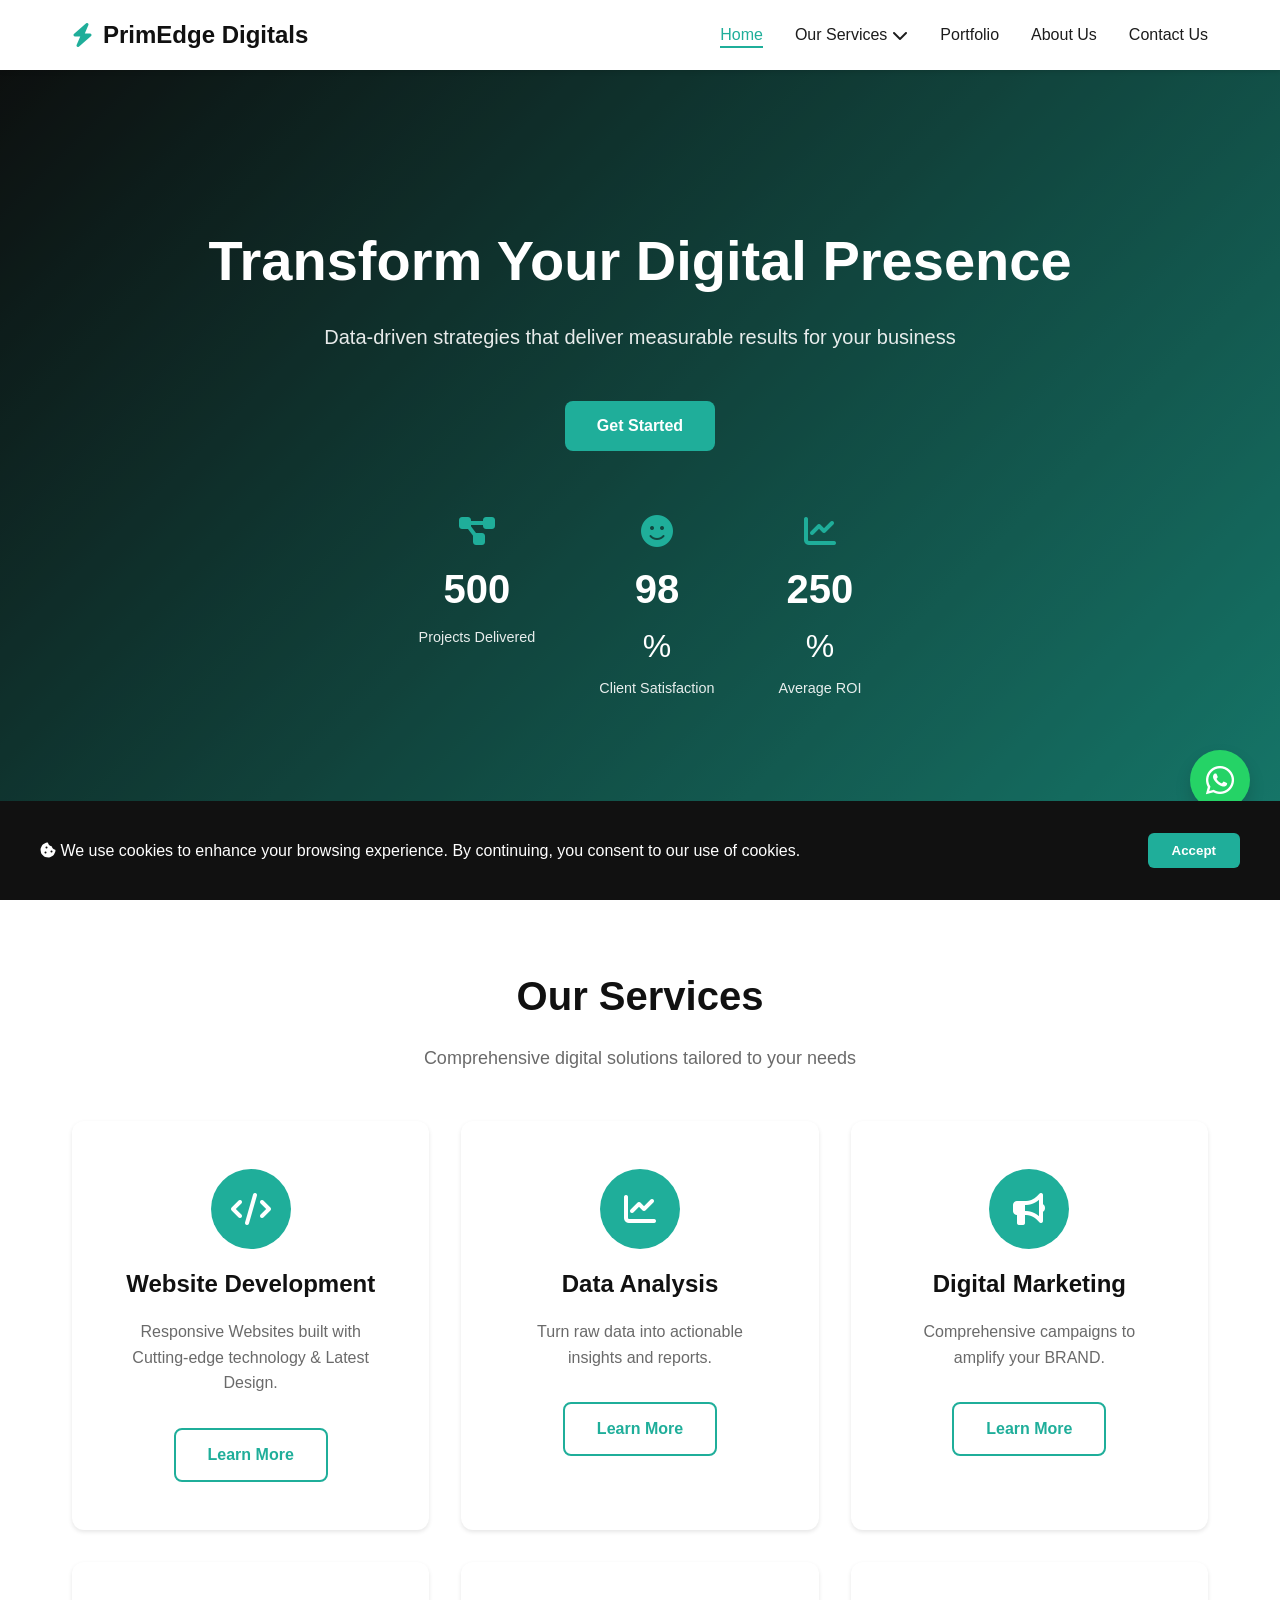
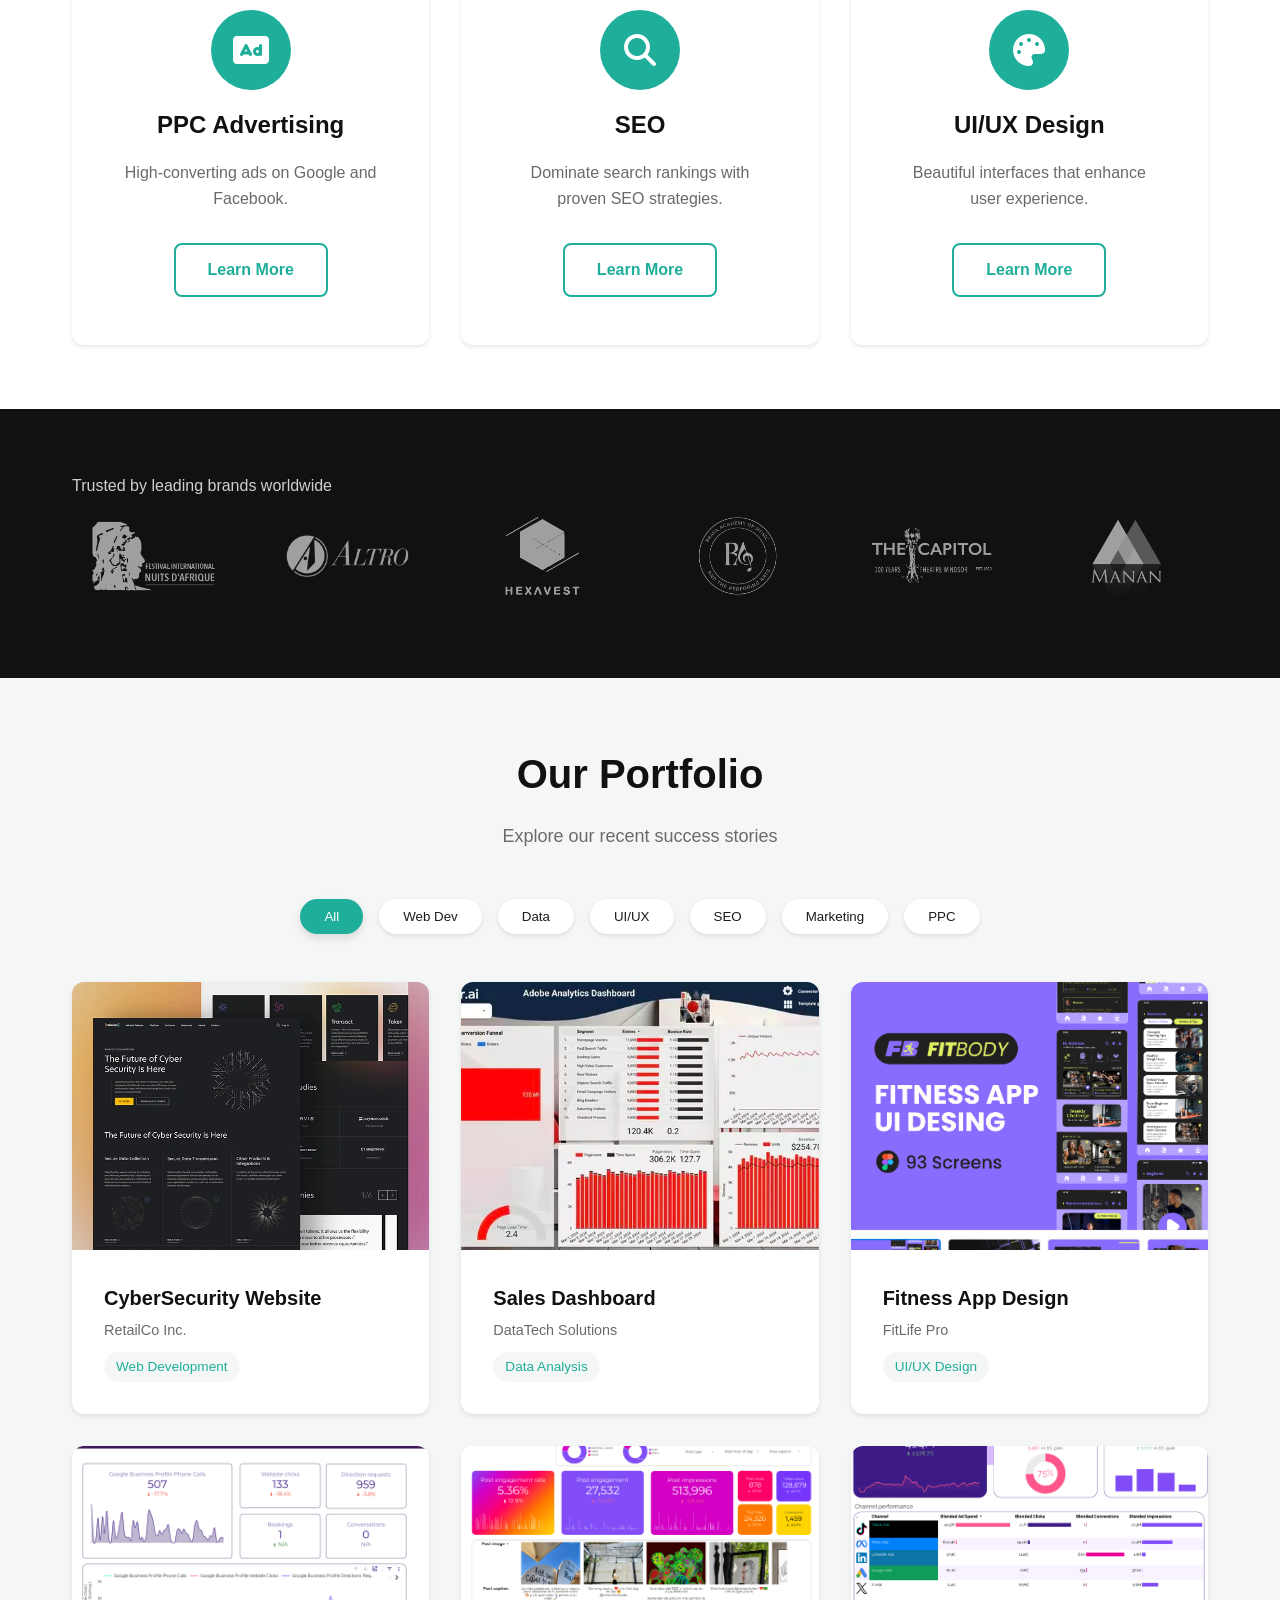
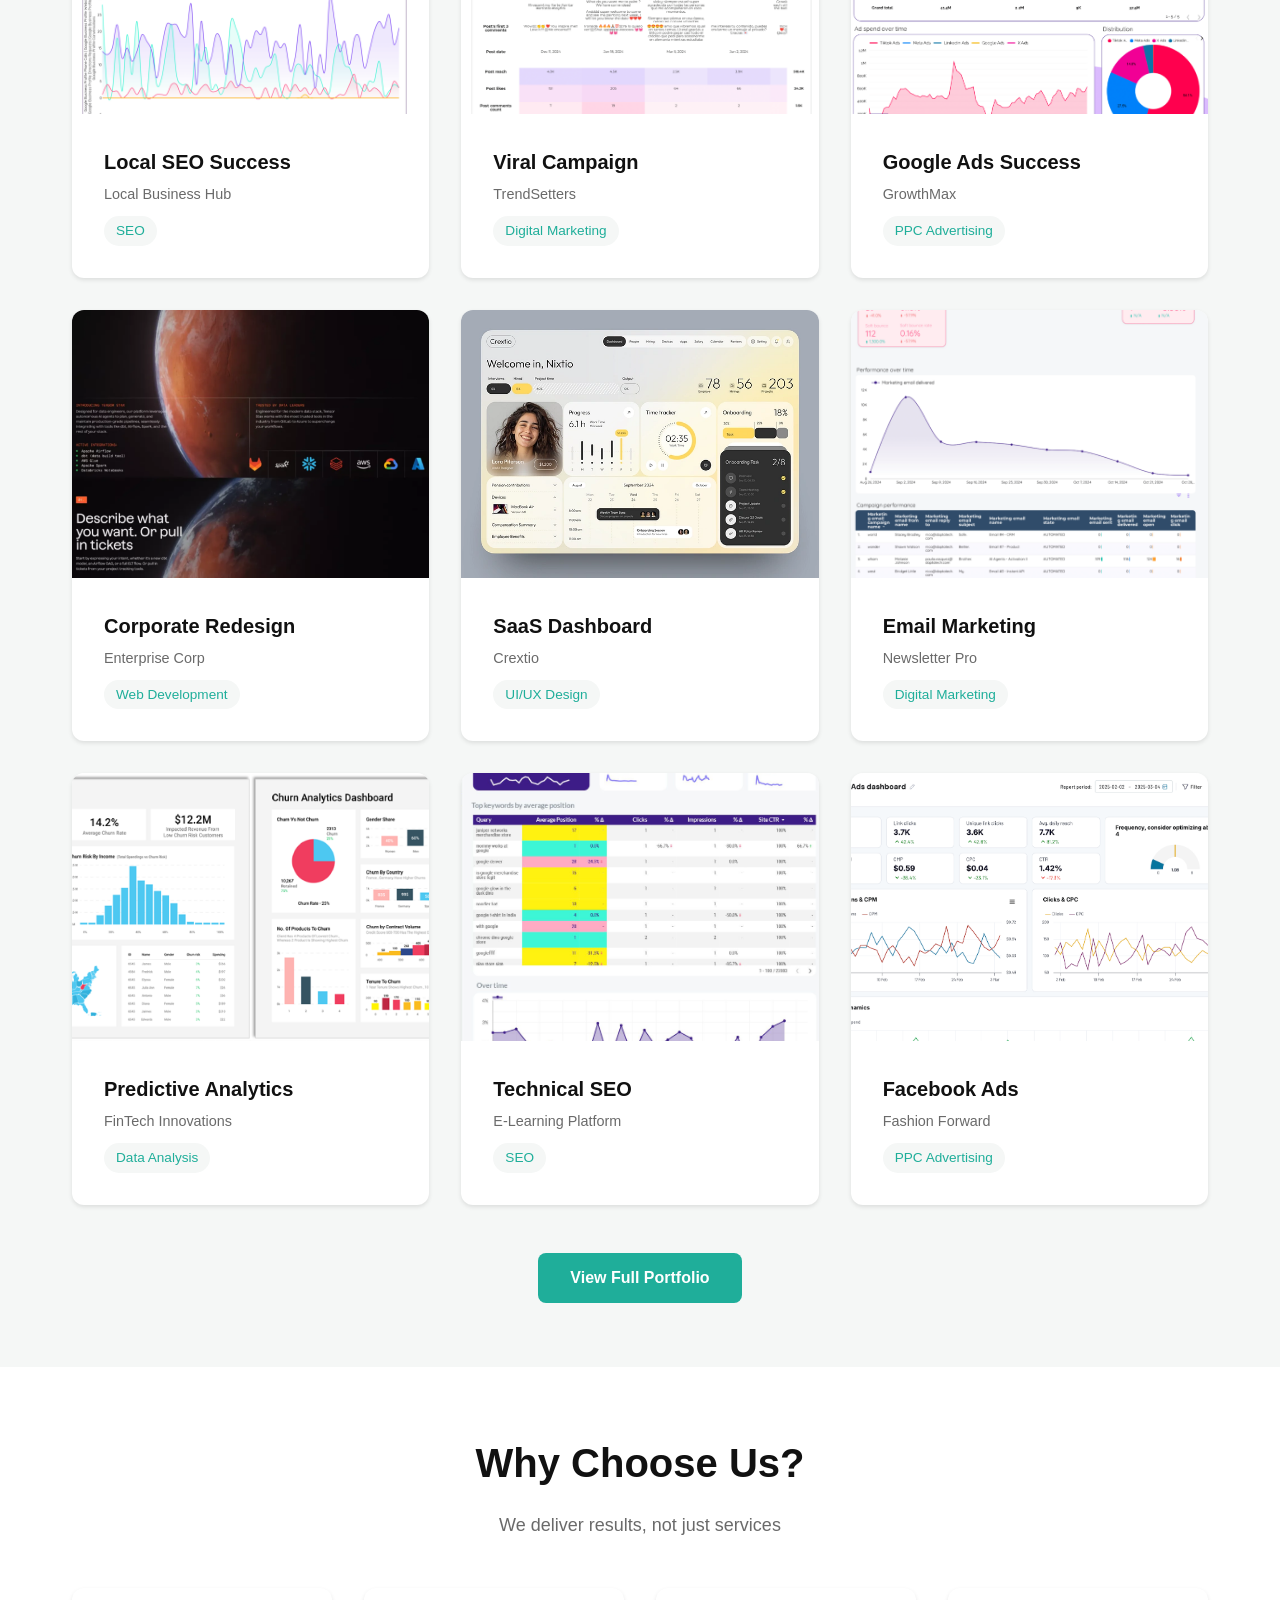
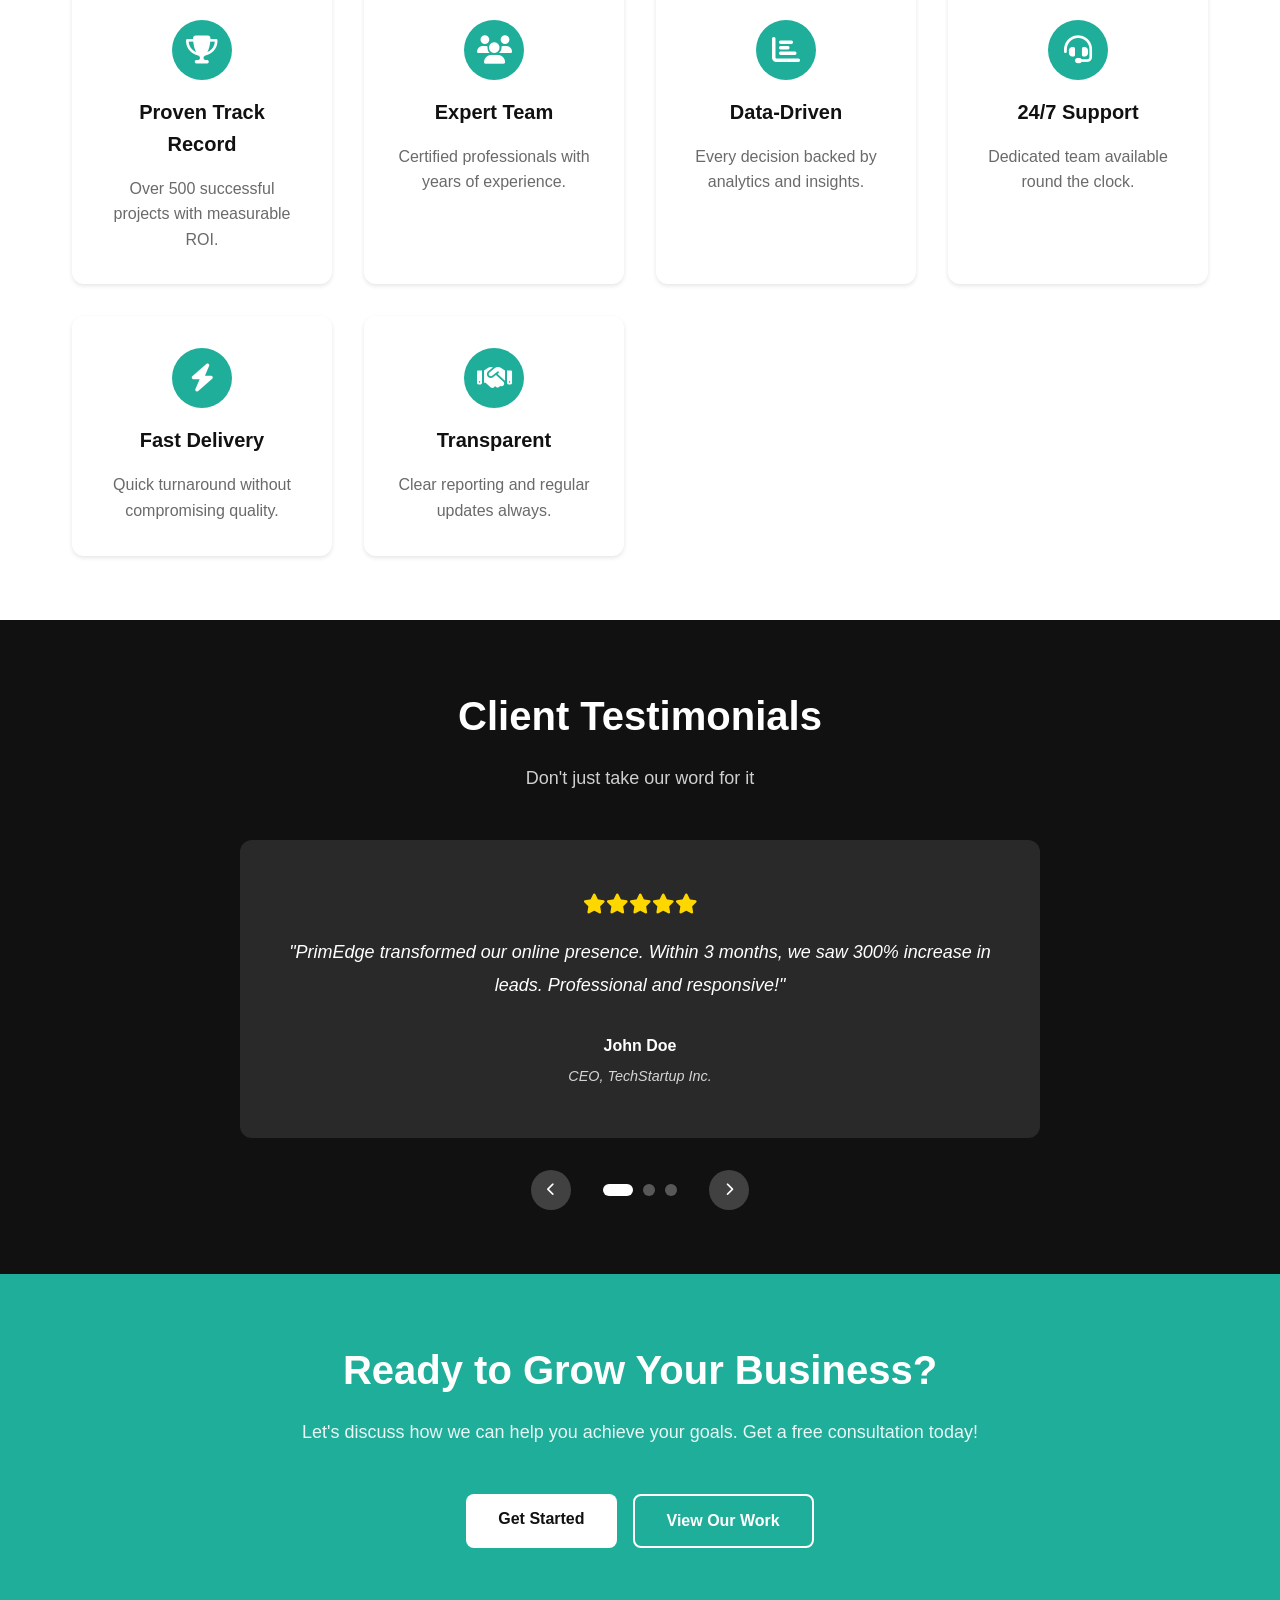
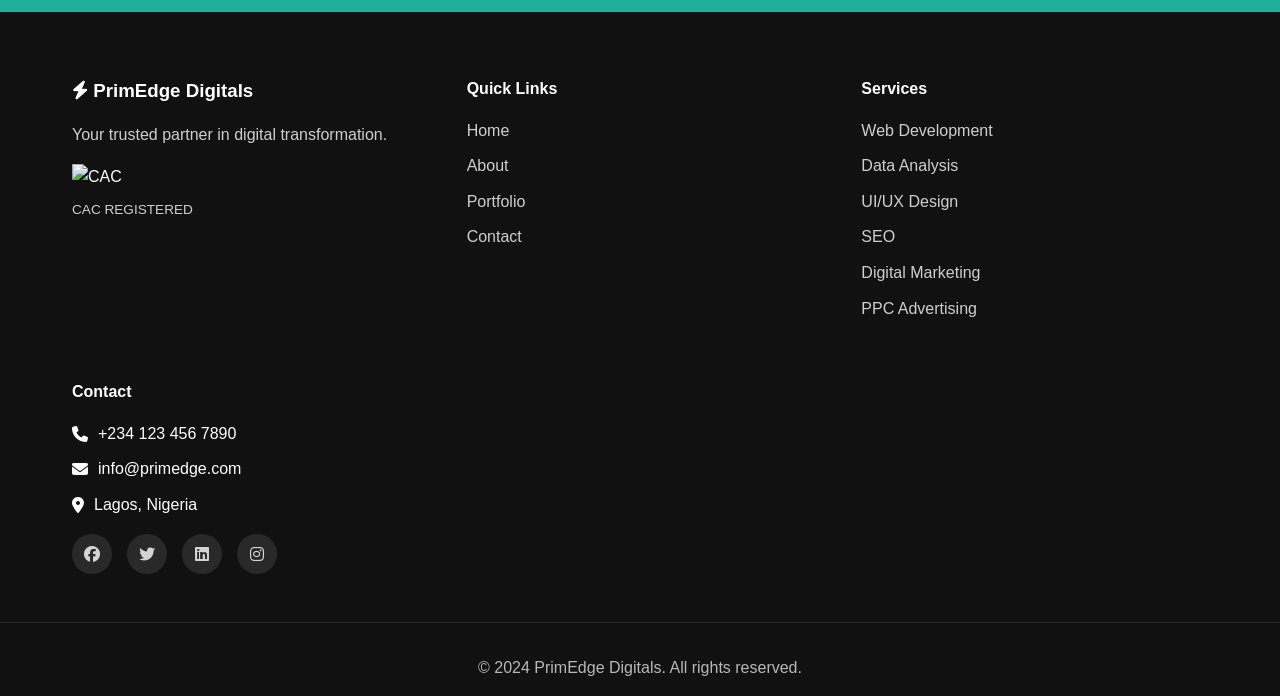
==== commit efbe3e91: "dfdff" ====
--- a/index.html
+++ b/index.html
@@ -226,21 +226,21 @@
         <div class="clients-grid">
           <div class="client-logo">
             <img
-              src="/images/logo_arfriqueArtboard-1-1 (1).png"
+              src="images/logo_arfriqueArtboard-1-1 (1).png"
               alt="Client 1"
             />
           </div>
           <div class="client-logo">
-            <img src="/images/Artboard-1.png" alt="Client 2" />
+            <img src="images/Artboard-1.png" alt="Client 2" />
           </div>
           <div class="client-logo">
-            <img src="/images/hexavest.png" alt="Client 3" />
+            <img src="images/hexavest.png" alt="Client 3" />
           </div>
           <div class="client-logo">
-            <img src="/images/logo_bArtboard-1.png" alt="Client 4" />
+            <img src="images/logo_bArtboard-1.png" alt="Client 4" />
           </div>
           <div class="client-logo">
-            <img src="/images/logo_windsorArtboard-1.png" alt="Client 5" />
+            <img src="images/logo_windsorArtboard-1.png" alt="Client 5" />
           </div>
           <div class="client-logo">
             <img src="/images/manan.png" alt="Client 6" />
--- a/styles.css
+++ b/styles.css
@@ -524,15 +524,24 @@
 }
 
 /* CLIENTS SECTION */
-.clients-section {
+/* .clients-section {
     background: var(--bg-light);
     padding: var(--spacing-md) 0;
 }
 
+
 .clients-intro {
     text-align: center;
     color: var(--text-light);
     margin-bottom: var(--spacing-md);
+} */
+
+.clients-section {
+    background: var(--primary-color); /* Charcoal black #111111 */
+}
+
+.clients-intro {
+    color: rgba(255, 255, 255, 0.8); /* Light text on dark bg */
 }
 
 .clients-grid {
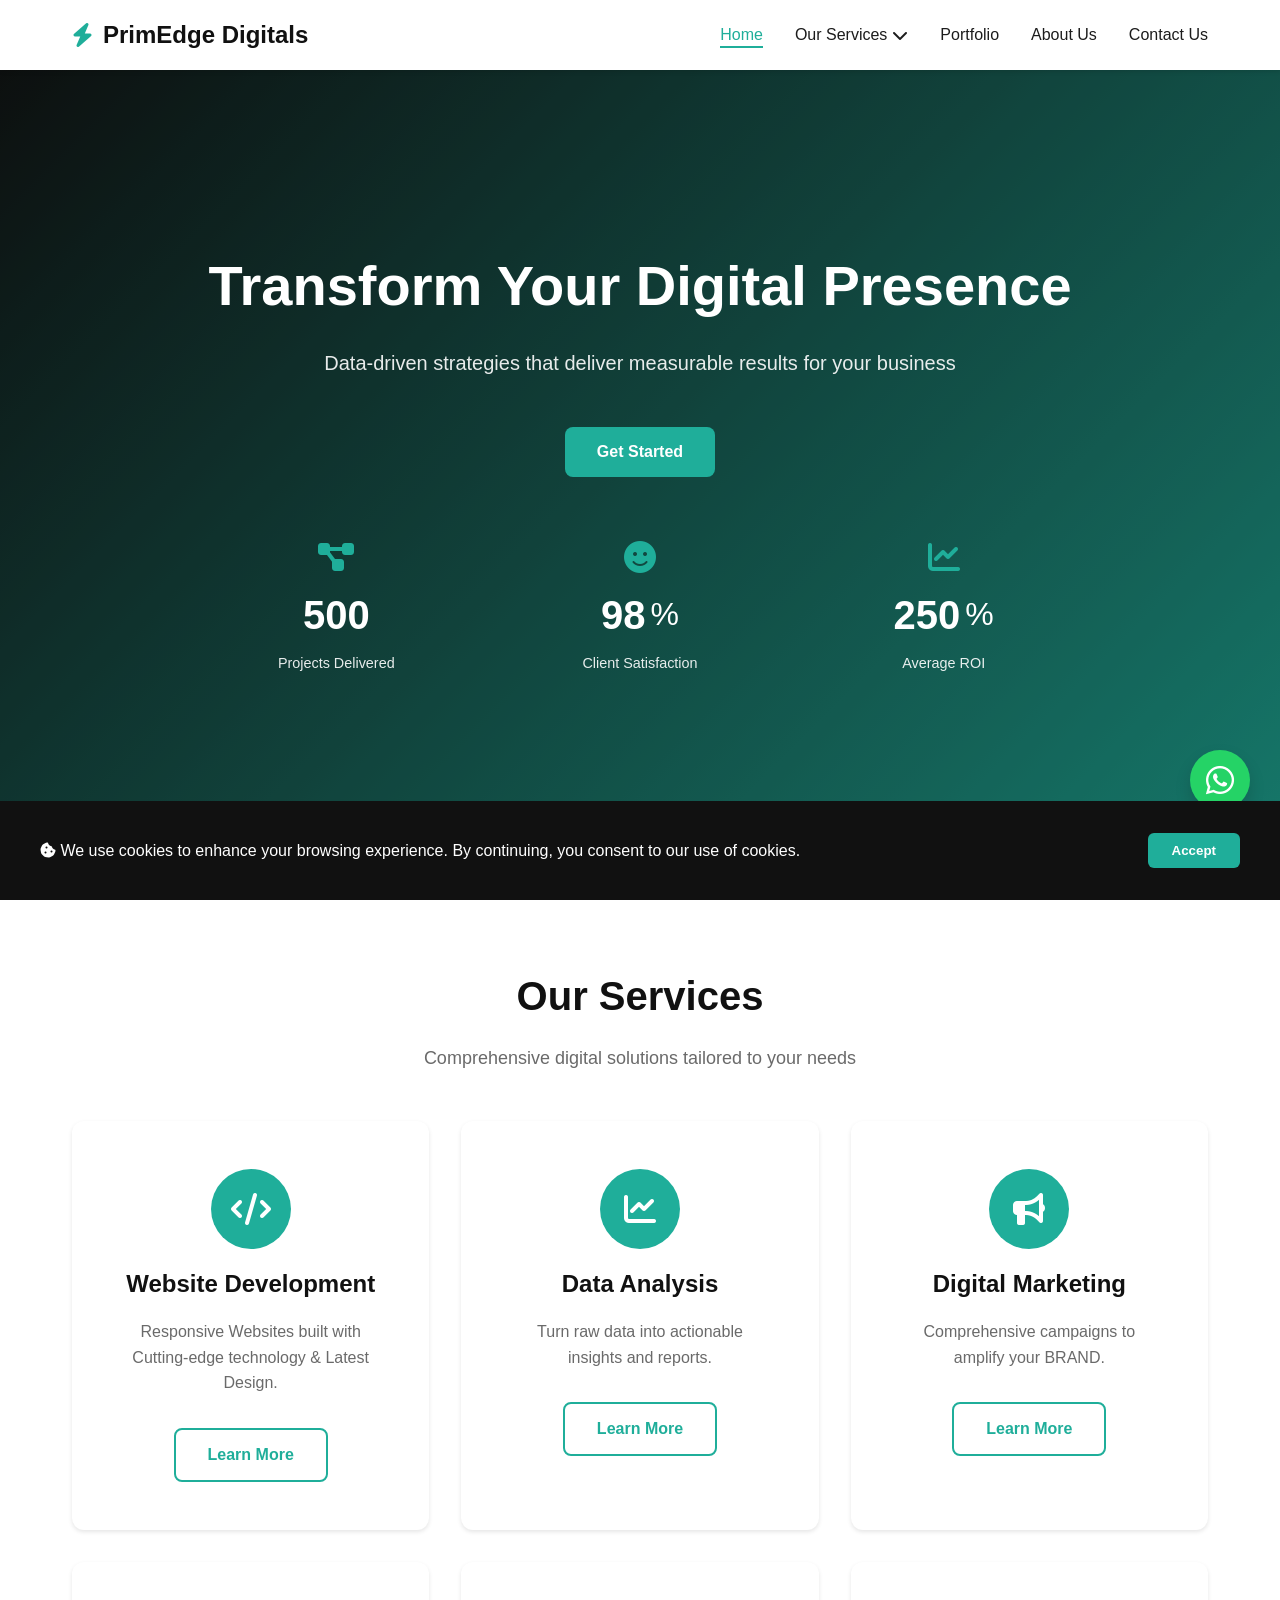
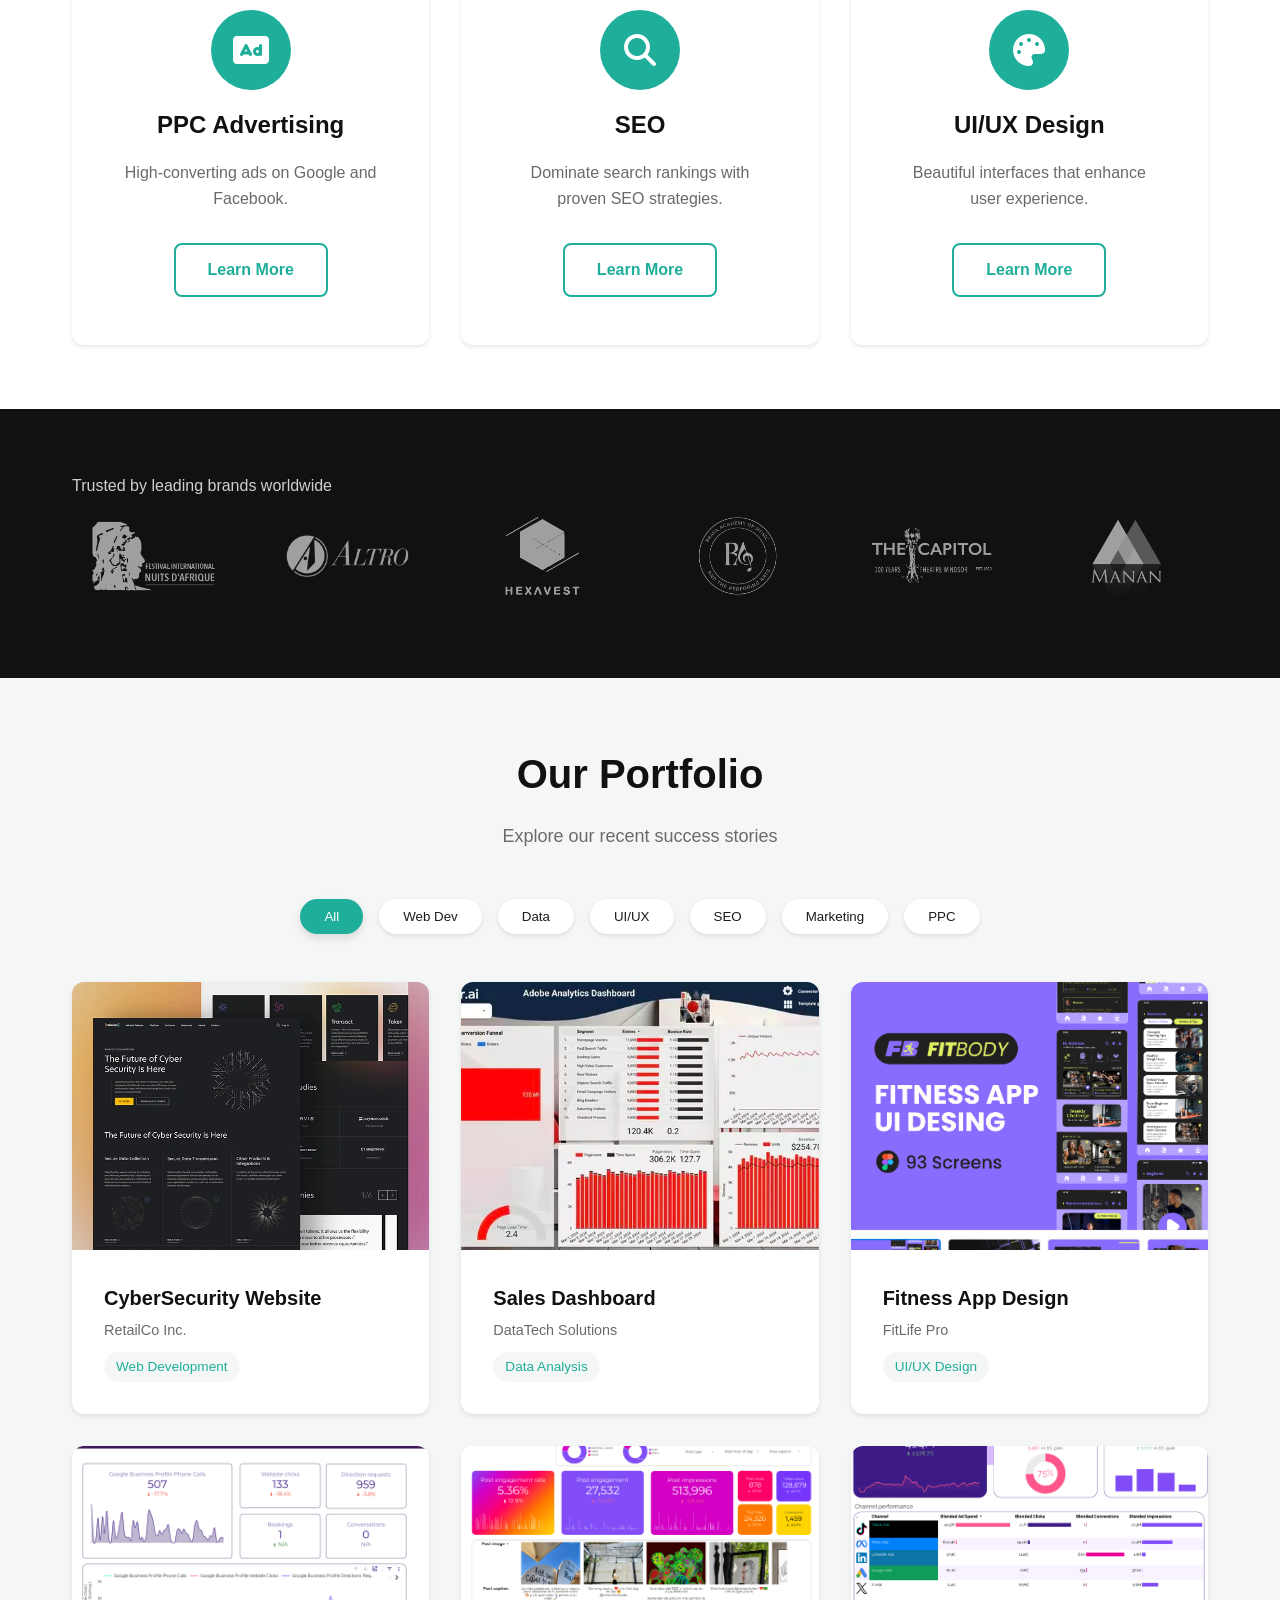
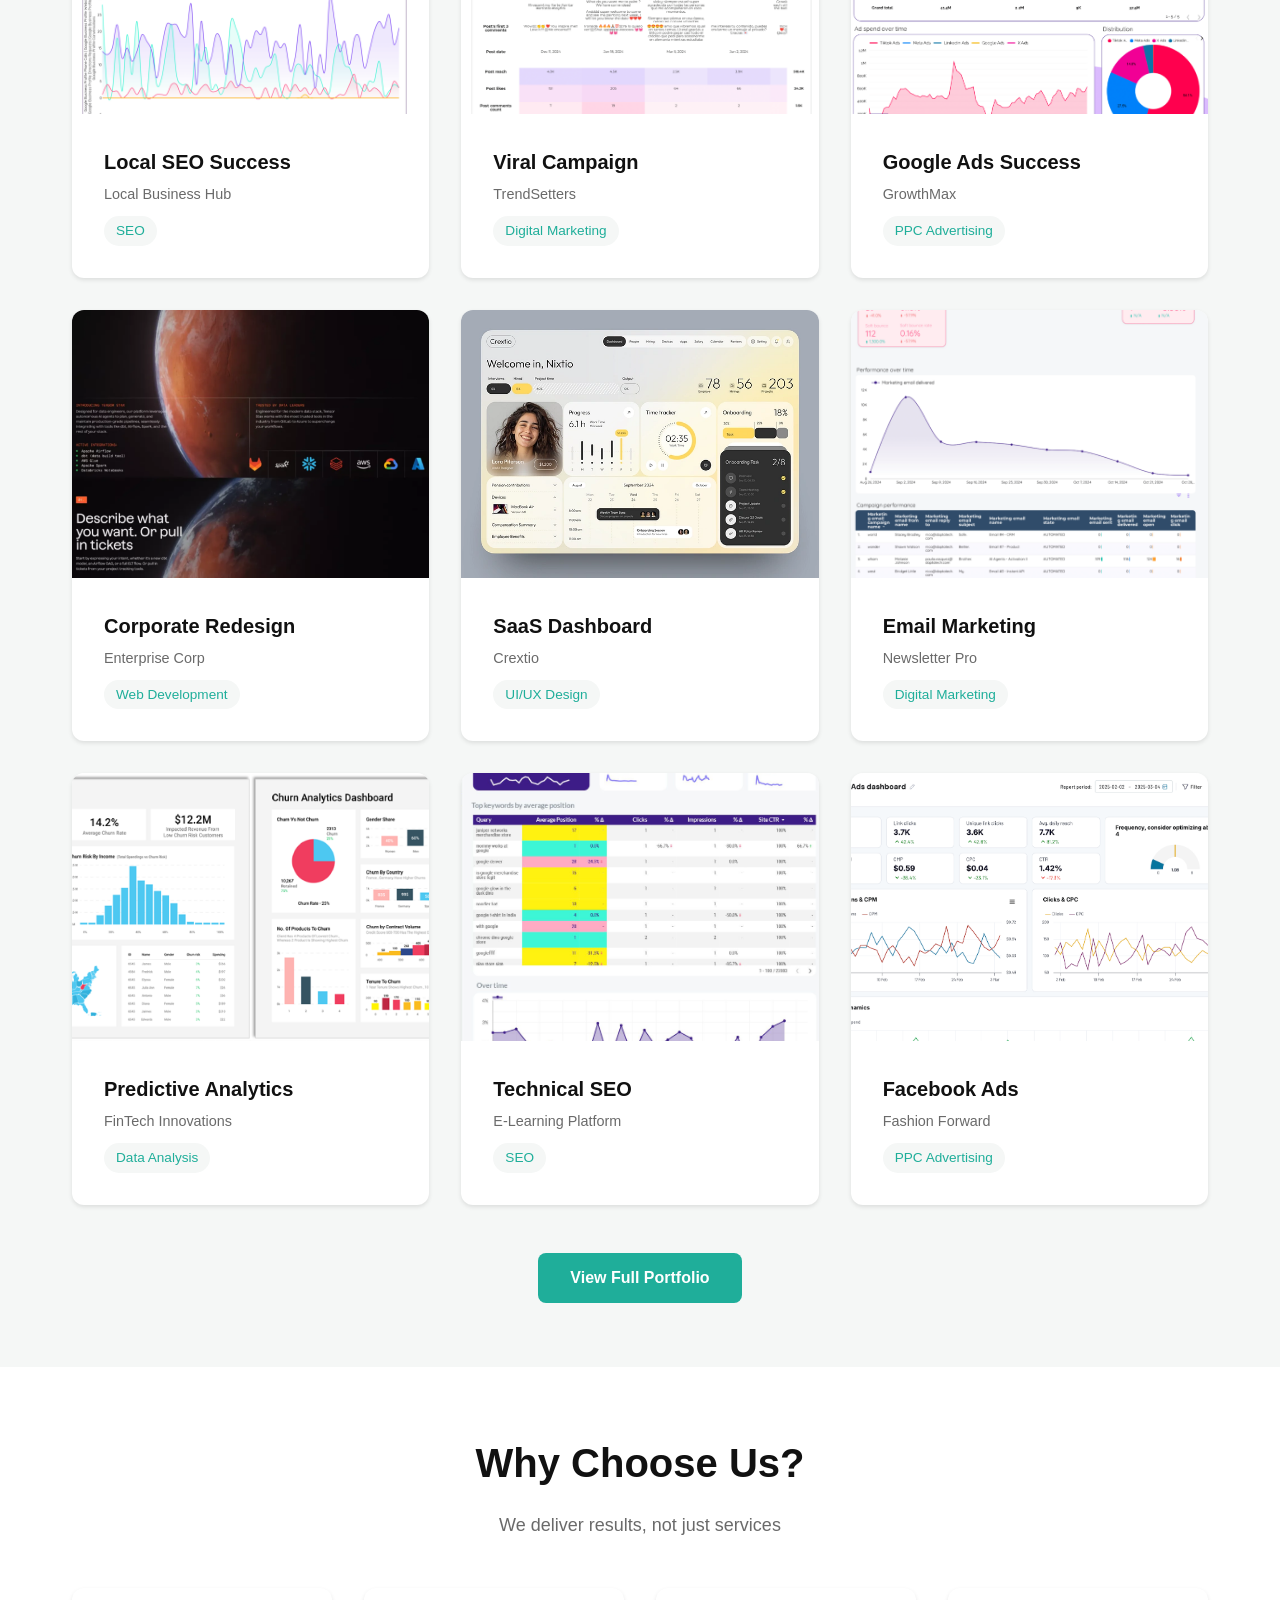
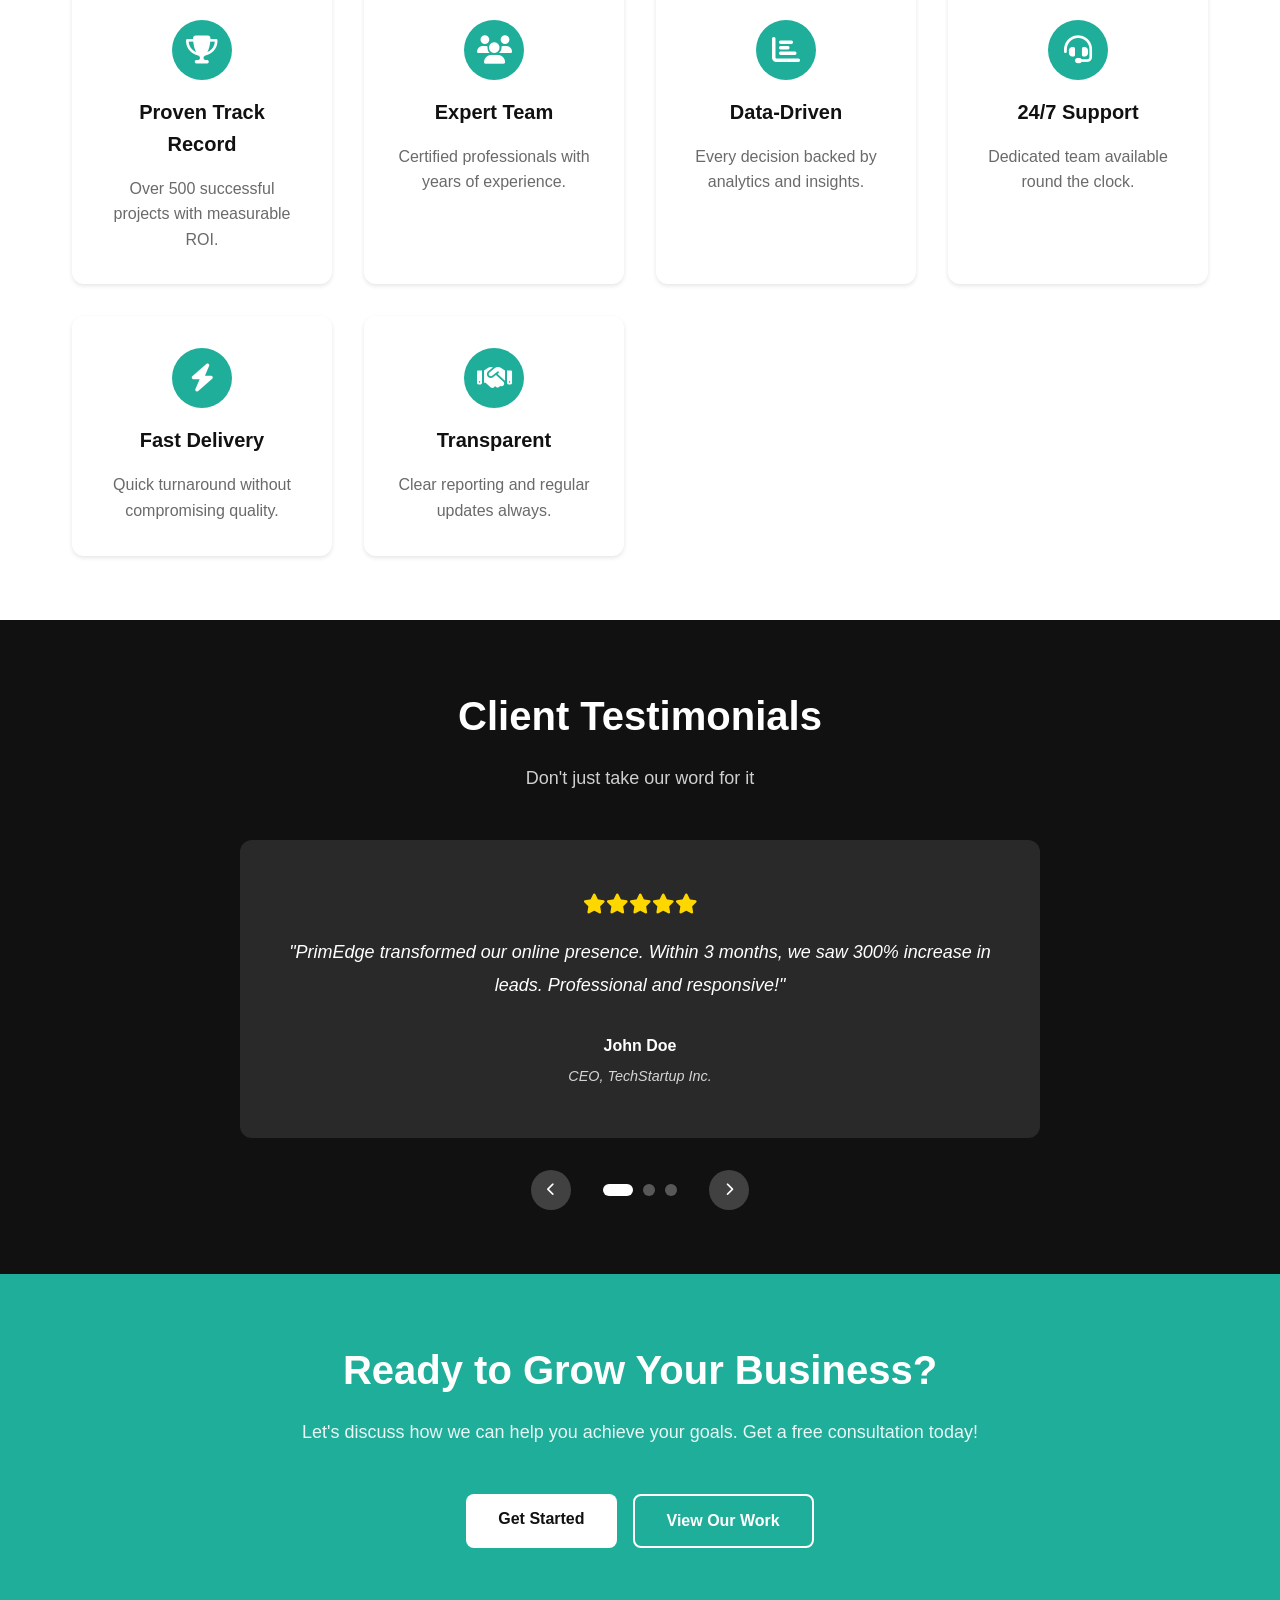
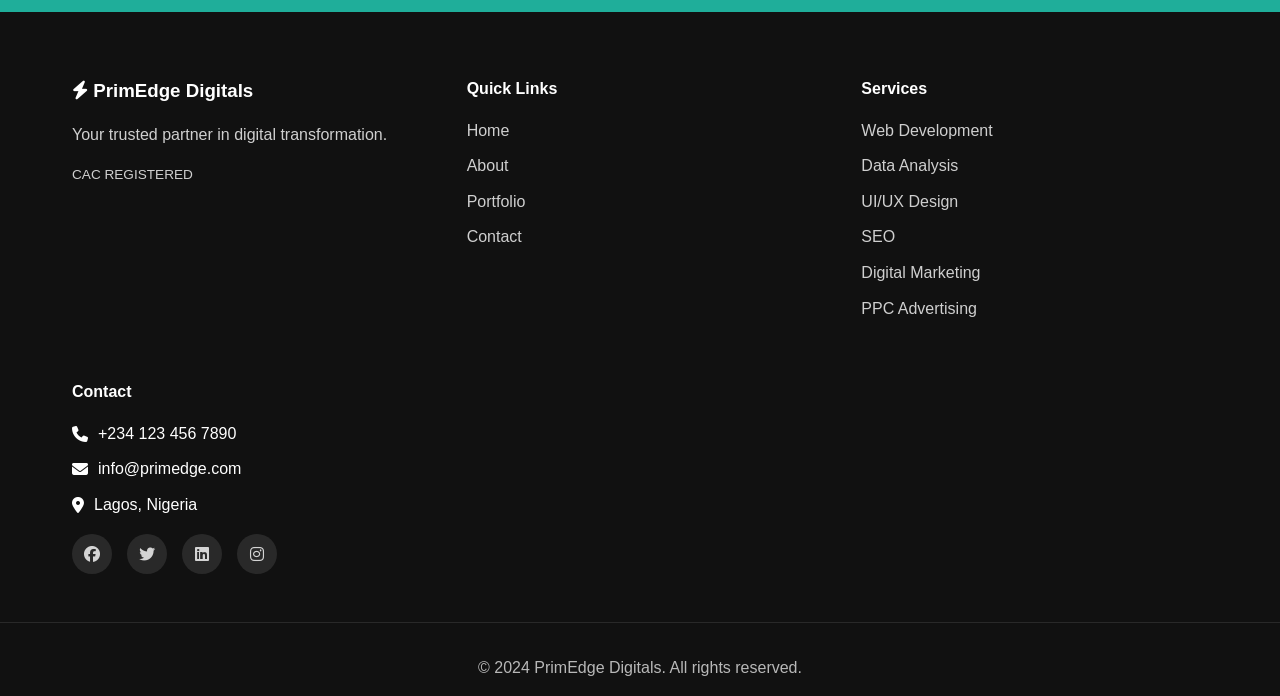
==== commit 2e69bbe4: "ddsds" ====
--- a/index.html
+++ b/index.html
@@ -122,14 +122,18 @@
           </div>
           <div class="stat-item">
             <i class="fas fa-smile"></i>
+            <div class="myid">
             <span class="stat-number" data-target="98">0</span>
             <span class="stat-suffix">%</span>
+            </div>
             <span class="stat-label">Client Satisfaction</span>
           </div>
           <div class="stat-item">
             <i class="fas fa-chart-line"></i>
+            <div class="myid">
             <span class="stat-number" data-target="250">0</span>
             <span class="stat-suffix">%</span>
+            </div>
             <span class="stat-label">Average ROI</span>
           </div>
         </div>
@@ -243,7 +247,7 @@
             <img src="images/logo_windsorArtboard-1.png" alt="Client 5" />
           </div>
           <div class="client-logo">
-            <img src="/images/manan.png" alt="Client 6" />
+            <img src="images/manan.png" alt="Client 6" />
           </div>
         </div>
       </div>
@@ -275,7 +279,7 @@
           <div class="portfolio-item" data-category="web-development">
             <div class="portfolio-image">
               <img
-                src="/images/webdev-p/still-70857726eee33ea525bc5bf59fc9aaf2.webp"
+                src="images/webdev-p/still-70857726eee33ea525bc5bf59fc9aaf2.webp"
                 alt="Project"
               />
               <div class="portfolio-overlay">
@@ -294,7 +298,7 @@
           <div class="portfolio-item" data-category="data-analysis">
             <div class="portfolio-image">
               <img
-                src="/images/webdev-p/hhgh.webp"
+                src="images/webdev-p/hhgh.webp"
                 alt="Project"
               />
               <div class="portfolio-overlay">
@@ -313,7 +317,7 @@
           <div class="portfolio-item" data-category="ui-ux">
             <div class="portfolio-image">
               <img
-                src="/images/webdev-p/awaw.png"
+                src="images/webdev-p/awaw.png"
                 alt="Project"
               />
               <div class="portfolio-overlay">
@@ -332,7 +336,7 @@
           <div class="portfolio-item" data-category="seo">
             <div class="portfolio-image">
               <img
-                src="/images/webdev-p/Google-Business-Profile-3-1536x1408.png"
+                src="images/webdev-p/Google-Business-Profile-3-1536x1408.png"
                 alt="Project"
               />
               <div class="portfolio-overlay">
@@ -351,7 +355,7 @@
           <div class="portfolio-item" data-category="marketing">
             <div class="portfolio-image">
               <img
-                src="/images/webdev-p/Instagram-post-performance-data-1-1536x1536.png"
+                src="images/webdev-p/Instagram-post-performance-data-1-1536x1536.png"
                 alt="Project"
               />
               <div class="portfolio-overlay">
@@ -370,7 +374,7 @@
           <div class="portfolio-item" data-category="ppc">
             <div class="portfolio-image">
               <img
-                src="/images/webdev-p/goog.png"
+                src="images/webdev-p/goog.png"
                 alt="Project"
               />
               <div class="portfolio-overlay">
@@ -389,7 +393,7 @@
           <div class="portfolio-item" data-category="web-development">
             <div class="portfolio-image">
               <img
-                src="/images/webdev-p/ghhg.png"
+                src="images/webdev-p/ghhg.png"
                 alt="Project"
               />
               <div class="portfolio-overlay">
@@ -408,7 +412,7 @@
           <div class="portfolio-item" data-category="ui-ux">
             <div class="portfolio-image">
               <img
-                src="/images/webdev-p/original-d98828c390b0c1897732ae1b001e914d.webp"
+                src="images/webdev-p/original-d98828c390b0c1897732ae1b001e914d.webp"
                 alt="Project"
               />
               <div class="portfolio-overlay">
@@ -427,7 +431,7 @@
           <div class="portfolio-item" data-category="marketing">
             <div class="portfolio-image">
               <img
-                src="/images/webdev-p/HubSpot-email-marketing-dashboard-768x1536.png"
+                src="images/webdev-p/HubSpot-email-marketing-dashboard-768x1536.png"
                 alt="Project"
               />
               <div class="portfolio-overlay">
@@ -446,7 +450,7 @@
           <div class="portfolio-item" data-category="data-analysis">
             <div class="portfolio-image">
               <img
-                src="/images/webdev-p/fc3a04485c66b47e6985c5bd5f0c4b28495a3456.png"
+                src="images/webdev-p/fc3a04485c66b47e6985c5bd5f0c4b28495a3456.png"
                 alt="Project"
               />
               <div class="portfolio-overlay">
@@ -465,7 +469,7 @@
           <div class="portfolio-item" data-category="seo">
             <div class="portfolio-image">
               <img
-                src="/images/webdev-p/awajjjj.png"
+                src="images/webdev-p/awajjjj.png"
                 alt="Project"
               />
               <div class="portfolio-overlay">
@@ -484,7 +488,7 @@
           <div class="portfolio-item" data-category="ppc">
             <div class="portfolio-image">
               <img
-                src="/images/webdev-p/facebook-ads-dashboard-coupler.png"
+                src="images/webdev-p/facebook-ads-dashboard-coupler.png"
                 alt="Project"
               />
               <div class="portfolio-overlay">
@@ -662,10 +666,10 @@
           <h3><i class="fas fa-bolt"></i> PrimEdge Digitals</h3>
           <p>Your trusted partner in digital transformation.</p>
           <div class="cac-badge">
-            <img
-              src="/images/CERTIFICATE - PRIMEDGE DIGITALS SERVICES.pdf"
+            <!-- <img
+              src="images/CERTIFICATE - PRIMEDGE DIGITALS SERVICES.pdf"
               alt="CAC"
-            />
+            /> -->
             <p>CAC REGISTERED</p>
           </div>
         </div>
--- a/styles.css
+++ b/styles.css
@@ -4,523 +4,551 @@
 
 /* CSS CUSTOM PROPERTIES (Variables) */
 :root {
-    /* Colors */
-    --primary-color: #111111;      /* Charcoal black */
-    --secondary-color: #1fae9a;    /* Emerald teal */
-    --accent-color: #1fae9a;
-    --text-dark: #1c1c1c;
-    --text-light: #6a6a6a;
-    --bg-light: #f5f7f6;
-    --white: #ffffff;
-    --error-color: #d9534f;
-    --success-color: #1fae9a;
-    
-    /* Spacing */
-    --spacing-xs: 0.5rem;
-    --spacing-sm: 1rem;
-    --spacing-md: 2rem;
-    --spacing-lg: 3rem;
-    --spacing-xl: 4rem;
-    
-    /* Typography */
-    --font-primary: -apple-system, BlinkMacSystemFont, 'Segoe UI', Roboto, 'Helvetica Neue', Arial, sans-serif;
-    
-    /* Transitions */
-    --transition-fast: 0.2s ease;
-    --transition-normal: 0.3s ease;
-    --transition-slow: 0.5s ease;
-    
-    /* Shadows */
-    --shadow-sm: 0 2px 4px rgba(0,0,0,0.1);
-    --shadow-md: 0 4px 8px rgba(0,0,0,0.12);
-    --shadow-lg: 0 8px 16px rgba(0,0,0,0.15);
+  /* Colors */
+  --primary-color: #111111; /* Charcoal black */
+  --secondary-color: #1fae9a; /* Emerald teal */
+  --accent-color: #1fae9a;
+  --text-dark: #1c1c1c;
+  --text-light: #6a6a6a;
+  --bg-light: #f5f7f6;
+  --white: #ffffff;
+  --error-color: #d9534f;
+  --success-color: #1fae9a;
+
+  /* Spacing */
+  --spacing-xs: 0.5rem;
+  --spacing-sm: 1rem;
+  --spacing-md: 2rem;
+  --spacing-lg: 3rem;
+  --spacing-xl: 4rem;
+
+  /* Typography */
+  --font-primary: -apple-system, BlinkMacSystemFont, "Segoe UI", Roboto,
+    "Helvetica Neue", Arial, sans-serif;
+
+  /* Transitions */
+  --transition-fast: 0.2s ease;
+  --transition-normal: 0.3s ease;
+  --transition-slow: 0.5s ease;
+
+  /* Shadows */
+  --shadow-sm: 0 2px 4px rgba(0, 0, 0, 0.1);
+  --shadow-md: 0 4px 8px rgba(0, 0, 0, 0.12);
+  --shadow-lg: 0 8px 16px rgba(0, 0, 0, 0.15);
 }
 
 /* RESET & BASE STYLES */
 * {
-    margin: 0;
-    padding: 0;
-    box-sizing: border-box;
+  margin: 0;
+  padding: 0;
+  box-sizing: border-box;
 }
 
 html {
-    scroll-behavior: smooth;
-    font-size: 16px;
+  scroll-behavior: smooth;
+  font-size: 16px;
 }
 
 body {
-    font-family: var(--font-primary);
-    color: var(--text-dark);
-    line-height: 1.6;
-    overflow-x: hidden;
+  font-family: var(--font-primary);
+  color: var(--text-dark);
+  line-height: 1.6;
+  overflow-x: hidden;
 }
 
 img {
-    max-width: 100%;
-    height: auto;
-    display: block;
+  max-width: 100%;
+  height: auto;
+  display: block;
 }
 
 a {
-    text-decoration: none;
-    color: inherit;
-    transition: var(--transition-normal);
+  text-decoration: none;
+  color: inherit;
+  transition: var(--transition-normal);
 }
 
 ul {
-    list-style: none;
+  list-style: none;
 }
 
 button {
-    cursor: pointer;
-    border: none;
-    background: none;
-    font-family: inherit;
+  cursor: pointer;
+  border: none;
+  background: none;
+  font-family: inherit;
 }
 
 /* CONTAINER */
 .container {
-    max-width: 1200px;
-    margin: 0 auto;
-    padding: 0 var(--spacing-md);
+  max-width: 1200px;
+  margin: 0 auto;
+  padding: 0 var(--spacing-md);
 }
 
 /* BUTTONS */
 .btn {
-    display: inline-block;
-    padding: 12px 32px;
-    font-size: 1rem;
-    font-weight: 600;
-    border-radius: 8px;
-    transition: all var(--transition-normal);
-    text-align: center;
-    cursor: pointer;
+  display: inline-block;
+  padding: 12px 32px;
+  font-size: 1rem;
+  font-weight: 600;
+  border-radius: 8px;
+  transition: all var(--transition-normal);
+  text-align: center;
+  cursor: pointer;
 }
 
 .btn-primary {
-    background: var(--secondary-color);
-    color: var(--white);
+  background: var(--secondary-color);
+  color: var(--white);
 }
 
 .btn-primary:hover {
-    background: #3a7bc8;
-    transform: translateY(-2px);
-    box-shadow: var(--shadow-md);
+  background: #3a7bc8;
+  transform: translateY(-2px);
+  box-shadow: var(--shadow-md);
 }
 
 .btn-secondary {
-    background: transparent;
-    color: var(--secondary-color);
-    border: 2px solid var(--secondary-color);
+  background: transparent;
+  color: var(--secondary-color);
+  border: 2px solid var(--secondary-color);
 }
 
 .btn-secondary:hover {
-    background: var(--secondary-color);
-    color: var(--white);
+  background: var(--secondary-color);
+  color: var(--white);
 }
 
 .btn-outline {
-    background: transparent;
-    color: var(--white);
-    border: 2px solid var(--white);
+  background: transparent;
+  color: var(--white);
+  border: 2px solid var(--white);
 }
 
 .btn-outline:hover {
-    background: var(--white);
-    color: var(--primary-color);
+  background: var(--white);
+  color: var(--primary-color);
 }
 
 .btn-light {
-    background: var(--white);
-    color: var(--primary-color);
+  background: var(--white);
+  color: var(--primary-color);
 }
 
 .btn-light:hover {
-    background: var(--bg-light);
-    transform: translateY(-2px);
+  background: var(--bg-light);
+  transform: translateY(-2px);
 }
 
 .btn-success {
-    background: #25d366;
-    color: var(--white);
+  background: #25d366;
+  color: var(--white);
 }
 
 .btn-success:hover {
-    background: #1fb855;
+  background: #1fb855;
 }
 
 .btn-full {
-    width: 100%;
-    margin-top: 10px;
+  width: 100%;
+  margin-top: 10px;
 }
 
 /* LOADING SCREEN */
 .loading-screen {
-    position: fixed;
-    top: 0;
-    left: 0;
-    width: 100%;
-    height: 100%;
-    background: var(--white);
+  position: fixed;
+  top: 0;
+  left: 0;
+  width: 100%;
+  height: 100%;
+  background: var(--white);
+  display: flex;
+  flex-direction: column;
+  justify-content: center;
+  align-items: center;
+  z-index: 9999;
+  transition: opacity 0.5s, visibility 0.5s;
+}
+
+.loading-screen.hidden {
+  opacity: 0;
+  visibility: hidden;
+}
+
+.loader {
+  width: 50px;
+  height: 50px;
+  border: 4px solid var(--bg-light);
+  border-top: 4px solid var(--secondary-color);
+  border-radius: 50%;
+  animation: spin 1s linear infinite;
+}
+
+@keyframes spin {
+  to {
+    transform: rotate(360deg);
+  }
+}
+
+.loading-screen p {
+  margin-top: var(--spacing-sm);
+  color: var(--text-light);
+}
+
+/* COOKIE BANNER */
+.cookie-banner {
+  position: fixed;
+  bottom: 0;
+  left: 0;
+  right: 0;
+  background: var(--primary-color);
+  color: var(--white);
+  padding: var(--spacing-md);
+  z-index: 9998;
+  transform: translateY(100%);
+  transition: transform var(--transition-normal);
+}
+
+.cookie-banner.show {
+  transform: translateY(0);
+}
+
+.cookie-content {
+  max-width: 1200px;
+  margin: 0 auto;
+  display: flex;
+  align-items: center;
+  justify-content: space-between;
+  gap: var(--spacing-md);
+}
+
+.cookie-content p {
+  flex: 1;
+  margin: 0;
+}
+
+.btn-accept {
+  background: var(--accent-color);
+  color: var(--white);
+  padding: 10px 24px;
+  border-radius: 6px;
+  font-weight: 600;
+  white-space: nowrap;
+}
+
+.btn-accept:hover {
+  background: #1aab7e;
+}
+
+/* NAVIGATION */
+.navbar {
+  position: fixed;
+  top: 0;
+  left: 0;
+  right: 0;
+  background: var(--white);
+  box-shadow: var(--shadow-sm);
+  z-index: 1000;
+  transition: all var(--transition-normal);
+}
+
+.navbar.scrolled {
+  box-shadow: var(--shadow-md);
+}
+
+.nav-container {
+  display: flex;
+  justify-content: space-between;
+  align-items: center;
+  padding: var(--spacing-sm) var(--spacing-md);
+}
+
+.logo {
+  display: flex;
+  align-items: center;
+  gap: 10px;
+  font-size: 1.5rem;
+  font-weight: 700;
+  color: var(--primary-color);
+}
+
+.logo i {
+  color: var(--secondary-color);
+}
+
+.nav-links {
+  display: flex;
+  align-items: center;
+  gap: var(--spacing-md);
+}
+
+.nav-links a {
+  font-weight: 500;
+  color: var(--text-dark);
+  position: relative;
+}
+
+.nav-links a:hover,
+.nav-links a.active {
+  color: var(--secondary-color);
+}
+
+.nav-links a::after {
+  content: "";
+  position: absolute;
+  bottom: -5px;
+  left: 0;
+  width: 0;
+  height: 2px;
+  background: var(--secondary-color);
+  transition: width var(--transition-normal);
+}
+
+.nav-links a:hover::after,
+.nav-links a.active::after {
+  width: 100%;
+}
+
+/* Dropdown */
+.dropdown {
+  position: relative;
+}
+
+.dropdown-toggle {
+  display: flex;
+  align-items: center;
+  gap: 5px;
+  cursor: pointer;
+}
+
+.dropdown-menu {
+  position: absolute;
+  top: 100%;
+  left: 0;
+  background: var(--white);
+  min-width: 250px;
+  box-shadow: var(--shadow-lg);
+  border-radius: 8px;
+  padding: var(--spacing-sm) 0;
+  opacity: 0;
+  visibility: hidden;
+  transform: translateY(-10px);
+  transition: all var(--transition-normal);
+}
+
+.dropdown:hover .dropdown-menu {
+  opacity: 1;
+  visibility: visible;
+  transform: translateY(0);
+}
+
+.dropdown-menu li {
+  padding: 0;
+}
+
+.dropdown-menu a {
+  display: flex;
+  align-items: center;
+  gap: 10px;
+  padding: 12px 20px;
+  color: var(--text-dark);
+}
+
+.dropdown-menu a:hover {
+  background: var(--bg-light);
+  color: var(--secondary-color);
+}
+
+.dropdown-menu a::after {
+  display: none;
+}
+
+/* Mobile Menu Toggle */
+.mobile-menu-toggle {
+  display: none;
+  flex-direction: column;
+  gap: 5px;
+  cursor: pointer;
+}
+
+.mobile-menu-toggle span {
+  width: 25px;
+  height: 3px;
+  background: var(--primary-color);
+  border-radius: 3px;
+  transition: all var(--transition-normal);
+}
+
+.mobile-menu-toggle.active span:nth-child(1) {
+  transform: rotate(45deg) translateY(8px);
+}
+
+.mobile-menu-toggle.active span:nth-child(2) {
+  opacity: 0;
+}
+
+.mobile-menu-toggle.active span:nth-child(3) {
+  transform: rotate(-45deg) translateY(-8px);
+}
+
+/* HERO SECTION */
+.hero {
+  position: relative;
+  min-height: 100vh;
+  display: flex;
+  align-items: center;
+  justify-content: center;
+  background: linear-gradient(
+    135deg,
+    var(--primary-color) 0%,
+    var(--secondary-color) 100%
+  );
+  color: var(--white);
+  text-align: center;
+  padding-top: 80px;
+}
+
+.hero-overlay {
+  position: absolute;
+  top: 0;
+  left: 0;
+  right: 0;
+  bottom: 0;
+  background: rgba(0, 0, 0, 0.3);
+}
+
+.hero-content {
+  position: relative;
+  z-index: 1;
+}
+
+.hero-title {
+  font-size: 3.5rem;
+  font-weight: 700;
+  margin-bottom: var(--spacing-sm);
+  animation: fadeInUp 0.8s ease;
+}
+
+.hero-subtitle {
+  font-size: 1.25rem;
+  margin-bottom: var(--spacing-lg);
+  opacity: 0.9;
+  animation: fadeInUp 1s ease;
+}
+
+.stats-ticker {
+  display: grid;
+  grid-template-columns: repeat(3, 1fr);
+  gap: var(--spacing-lg);
+  margin-top: var(--spacing-xl);
+  animation: fadeInUp 1.2s ease;
+  max-width: 900px;
+  margin-left: auto;
+  margin-right: auto;
+}
+
+.stat-item {
+  text-align: center;
+  display: flex;
+  flex-direction: column;
+}
+
+.myid{
     display: flex;
-    flex-direction: column;
     justify-content: center;
     align-items: center;
-    z-index: 9999;
-    transition: opacity 0.5s, visibility 0.5s;
-}
-
-.loading-screen.hidden {
+    gap: 5px;
+}
+
+.stat-item i {
+  font-size: 2rem;
+  margin-bottom: 10px;
+  color: var(--accent-color);
+}
+
+.stat-number {
+  display: inline;
+  font-size: 2.5rem;
+  font-weight: 700;
+}
+
+.stat-suffix {
+  font-size: 2rem;
+  display: inline;
+}
+
+.stat-label {
+  display: block;
+  margin-top: 5px;
+  font-size: 0.9rem;
+  opacity: 0.9;
+}
+
+/* .scroll-indicator {
+  position: absolute;
+  bottom: 30px;
+  left: 50%;
+  transform: translateX(-50%);
+  animation: bounce 2s infinite;
+} */
+
+.scroll-indicator {
+  display: none;
+}
+
+.scroll-indicator i {
+  font-size: 2rem;
+  color: var(--white);
+}
+
+@keyframes fadeInUp {
+  from {
     opacity: 0;
-    visibility: hidden;
-}
-
-.loader {
-    width: 50px;
-    height: 50px;
-    border: 4px solid var(--bg-light);
-    border-top: 4px solid var(--secondary-color);
-    border-radius: 50%;
-    animation: spin 1s linear infinite;
-}
-
-@keyframes spin {
-    to { transform: rotate(360deg); }
-}
-
-.loading-screen p {
-    margin-top: var(--spacing-sm);
-    color: var(--text-light);
-}
-
-/* COOKIE BANNER */
-.cookie-banner {
-    position: fixed;
-    bottom: 0;
-    left: 0;
-    right: 0;
-    background: var(--primary-color);
-    color: var(--white);
-    padding: var(--spacing-md);
-    z-index: 9998;
-    transform: translateY(100%);
-    transition: transform var(--transition-normal);
-}
-
-.cookie-banner.show {
+    transform: translateY(30px);
+  }
+  to {
+    opacity: 1;
     transform: translateY(0);
-}
-
-.cookie-content {
-    max-width: 1200px;
-    margin: 0 auto;
-    display: flex;
-    align-items: center;
-    justify-content: space-between;
-    gap: var(--spacing-md);
-}
-
-.cookie-content p {
-    flex: 1;
-    margin: 0;
-}
-
-.btn-accept {
-    background: var(--accent-color);
-    color: var(--white);
-    padding: 10px 24px;
-    border-radius: 6px;
-    font-weight: 600;
-    white-space: nowrap;
-}
-
-.btn-accept:hover {
-    background: #1aab7e;
-}
-
-/* NAVIGATION */
-.navbar {
-    position: fixed;
-    top: 0;
-    left: 0;
-    right: 0;
-    background: var(--white);
-    box-shadow: var(--shadow-sm);
-    z-index: 1000;
-    transition: all var(--transition-normal);
-}
-
-.navbar.scrolled {
-    box-shadow: var(--shadow-md);
-}
-
-.nav-container {
-    display: flex;
-    justify-content: space-between;
-    align-items: center;
-    padding: var(--spacing-sm) var(--spacing-md);
-}
-
-.logo {
-    display: flex;
-    align-items: center;
-    gap: 10px;
-    font-size: 1.5rem;
-    font-weight: 700;
-    color: var(--primary-color);
-}
-
-.logo i {
-    color: var(--secondary-color);
-}
-
-.nav-links {
-    display: flex;
-    align-items: center;
-    gap: var(--spacing-md);
-}
-
-.nav-links a {
-    font-weight: 500;
-    color: var(--text-dark);
-    position: relative;
-}
-
-.nav-links a:hover,
-.nav-links a.active {
-    color: var(--secondary-color);
-}
-
-.nav-links a::after {
-    content: '';
-    position: absolute;
-    bottom: -5px;
-    left: 0;
-    width: 0;
-    height: 2px;
-    background: var(--secondary-color);
-    transition: width var(--transition-normal);
-}
-
-.nav-links a:hover::after,
-.nav-links a.active::after {
-    width: 100%;
-}
-
-/* Dropdown */
-.dropdown {
-    position: relative;
-}
-
-.dropdown-toggle {
-    display: flex;
-    align-items: center;
-    gap: 5px;
-    cursor: pointer;
-}
-
-.dropdown-menu {
-    position: absolute;
-    top: 100%;
-    left: 0;
-    background: var(--white);
-    min-width: 250px;
-    box-shadow: var(--shadow-lg);
-    border-radius: 8px;
-    padding: var(--spacing-sm) 0;
-    opacity: 0;
-    visibility: hidden;
-    transform: translateY(-10px);
-    transition: all var(--transition-normal);
-}
-
-.dropdown:hover .dropdown-menu {
-    opacity: 1;
-    visibility: visible;
-    transform: translateY(0);
-}
-
-.dropdown-menu li {
-    padding: 0;
-}
-
-.dropdown-menu a {
-    display: flex;
-    align-items: center;
-    gap: 10px;
-    padding: 12px 20px;
-    color: var(--text-dark);
-}
-
-.dropdown-menu a:hover {
-    background: var(--bg-light);
-    color: var(--secondary-color);
-}
-
-.dropdown-menu a::after {
-    display: none;
-}
-
-/* Mobile Menu Toggle */
-.mobile-menu-toggle {
-    display: none;
-    flex-direction: column;
-    gap: 5px;
-    cursor: pointer;
-}
-
-.mobile-menu-toggle span {
-    width: 25px;
-    height: 3px;
-    background: var(--primary-color);
-    border-radius: 3px;
-    transition: all var(--transition-normal);
-}
-
-.mobile-menu-toggle.active span:nth-child(1) {
-    transform: rotate(45deg) translateY(8px);
-}
-
-.mobile-menu-toggle.active span:nth-child(2) {
-    opacity: 0;
-}
-
-.mobile-menu-toggle.active span:nth-child(3) {
-    transform: rotate(-45deg) translateY(-8px);
-}
-
-/* HERO SECTION */
-.hero {
-    position: relative;
-    min-height: 100vh;
-    display: flex;
-    align-items: center;
-    justify-content: center;
-    background: linear-gradient(135deg, var(--primary-color) 0%, var(--secondary-color) 100%);
-    color: var(--white);
-    text-align: center;
-    padding-top: 80px;
-}
-
-.hero-overlay {
-    position: absolute;
-    top: 0;
-    left: 0;
-    right: 0;
-    bottom: 0;
-    background: rgba(0, 0, 0, 0.3);
-}
-
-.hero-content {
-    position: relative;
-    z-index: 1;
-}
-
-.hero-title {
-    font-size: 3.5rem;
-    font-weight: 700;
-    margin-bottom: var(--spacing-sm);
-    animation: fadeInUp 0.8s ease;
-}
-
-.hero-subtitle {
-    font-size: 1.25rem;
-    margin-bottom: var(--spacing-lg);
-    opacity: 0.9;
-    animation: fadeInUp 1s ease;
-}
-
-.stats-ticker {
-    display: flex;
-    justify-content: center;
-    gap: var(--spacing-xl);
-    margin-top: var(--spacing-xl);
-    animation: fadeInUp 1.2s ease;
-}
-
-.stat-item {
-    text-align: center;
-}
-
-.stat-item i {
-    font-size: 2rem;
-    margin-bottom: 10px;
-    color: var(--accent-color);
-}
-
-.stat-number {
-    display: block;
-    font-size: 2.5rem;
-    font-weight: 700;
-}
-
-.stat-suffix {
-    font-size: 2rem;
-}
-
-.stat-label {
-    display: block;
-    margin-top: 5px;
-    font-size: 0.9rem;
-    opacity: 0.9;
-}
-
-.scroll-indicator {
-    position: absolute;
-    bottom: 30px;
-    left: 50%;
-    transform: translateX(-50%);
-    animation: bounce 2s infinite;
-}
-
-.scroll-indicator i {
-    font-size: 2rem;
-    color: var(--white);
-}
-
-@keyframes fadeInUp {
-    from {
-        opacity: 0;
-        transform: translateY(30px);
-    }
-    to {
-        opacity: 1;
-        transform: translateY(0);
-    }
+  }
 }
 
 @keyframes bounce {
-    0%, 20%, 50%, 80%, 100% {
-        transform: translateX(-50%) translateY(0);
-    }
-    40% {
-        transform: translateX(-50%) translateY(-10px);
-    }
-    60% {
-        transform: translateX(-50%) translateY(-5px);
-    }
+  0%,
+  20%,
+  50%,
+  80%,
+  100% {
+    transform: translateX(-50%) translateY(0);
+  }
+  40% {
+    transform: translateX(-50%) translateY(-10px);
+  }
+  60% {
+    transform: translateX(-50%) translateY(-5px);
+  }
 }
 
 /* SECTIONS */
 section {
-    padding: var(--spacing-xl) 0;
+  padding: var(--spacing-xl) 0;
 }
 
 .section-header {
-    text-align: center;
-    margin-bottom: var(--spacing-lg);
+  text-align: center;
+  margin-bottom: var(--spacing-lg);
 }
 
 .section-title {
-    font-size: 2.5rem;
-    font-weight: 700;
-    color: var(--primary-color);
-    margin-bottom: var(--spacing-sm);
+  font-size: 2.5rem;
+  font-weight: 700;
+  color: var(--primary-color);
+  margin-bottom: var(--spacing-sm);
 }
 
 .section-subtitle {
-    font-size: 1.125rem;
-    color: var(--text-light);
+  font-size: 1.125rem;
+  color: var(--text-light);
 }
 
 /* CLIENTS SECTION */
@@ -537,2251 +565,2329 @@
 } */
 
 .clients-section {
-    background: var(--primary-color); /* Charcoal black #111111 */
+  background: var(--primary-color); /* Charcoal black #111111 */
 }
 
 .clients-intro {
-    color: rgba(255, 255, 255, 0.8); /* Light text on dark bg */
+  color: rgba(255, 255, 255, 0.8); /* Light text on dark bg */
 }
 
 .clients-grid {
-    display: grid;
-    grid-template-columns: repeat(auto-fit, minmax(150px, 1fr));
-    gap: var(--spacing-md);
-    align-items: center;
+  display: grid;
+  grid-template-columns: repeat(auto-fit, minmax(150px, 1fr));
+  gap: var(--spacing-md);
+  align-items: center;
 }
 
 .client-logo {
-    display: flex;
-    justify-content: center;
-    align-items: center;
-    padding: var(--spacing-sm);
-    opacity: 0.6;
-    transition: opacity var(--transition-normal);
+  display: flex;
+  justify-content: center;
+  align-items: center;
+  padding: var(--spacing-sm);
+  opacity: 0.6;
+  transition: opacity var(--transition-normal);
 }
 
 .client-logo:hover {
-    opacity: 1;
+  opacity: 1;
 }
 
 /* SERVICES SECTION */
 .services-grid {
-    display: grid;
-    grid-template-columns: repeat(auto-fit, minmax(300px, 1fr));
-    gap: var(--spacing-md);
+  display: grid;
+  grid-template-columns: repeat(auto-fit, minmax(300px, 1fr));
+  gap: var(--spacing-md);
 }
 
 .service-card {
-    background: var(--white);
-    padding: var(--spacing-lg);
-    border-radius: 12px;
-    box-shadow: var(--shadow-sm);
-    text-align: center;
-    transition: all var(--transition-normal);
+  background: var(--white);
+  padding: var(--spacing-lg);
+  border-radius: 12px;
+  box-shadow: var(--shadow-sm);
+  text-align: center;
+  transition: all var(--transition-normal);
 }
 
 .service-card:hover {
-    transform: translateY(-10px);
-    box-shadow: var(--shadow-lg);
+  transform: translateY(-10px);
+  box-shadow: var(--shadow-lg);
 }
 
 .service-icon {
-    width: 80px;
-    height: 80px;
-    background: linear-gradient(135deg, var(--secondary-color), var(--accent-color));
-    border-radius: 50%;
-    display: flex;
-    align-items: center;
-    justify-content: center;
-    margin: 0 auto var(--spacing-sm);
+  width: 80px;
+  height: 80px;
+  background: linear-gradient(
+    135deg,
+    var(--secondary-color),
+    var(--accent-color)
+  );
+  border-radius: 50%;
+  display: flex;
+  align-items: center;
+  justify-content: center;
+  margin: 0 auto var(--spacing-sm);
 }
 
 .service-icon i {
-    font-size: 2rem;
-    color: var(--white);
+  font-size: 2rem;
+  color: var(--white);
 }
 
 .service-title {
-    font-size: 1.5rem;
-    margin-bottom: var(--spacing-sm);
-    color: var(--primary-color);
+  font-size: 1.5rem;
+  margin-bottom: var(--spacing-sm);
+  color: var(--primary-color);
 }
 
 .service-description {
-    color: var(--text-light);
-    margin-bottom: var(--spacing-md);
+  color: var(--text-light);
+  margin-bottom: var(--spacing-md);
 }
 
 /* PORTFOLIO SECTION */
 .portfolio-section {
-    background: var(--bg-light);
+  background: var(--bg-light);
 }
 
 .portfolio-filters {
-    display: flex;
-    justify-content: center;
-    flex-wrap: wrap;
-    gap: var(--spacing-sm);
-    margin-bottom: var(--spacing-lg);
+  display: flex;
+  justify-content: center;
+  flex-wrap: wrap;
+  gap: var(--spacing-sm);
+  margin-bottom: var(--spacing-lg);
 }
 
 .filter-btn {
-    padding: 10px 24px;
-    background: var(--white);
-    color: var(--text-dark);
-    border-radius: 25px;
-    font-weight: 500;
-    transition: all var(--transition-normal);
-    box-shadow: var(--shadow-sm);
+  padding: 10px 24px;
+  background: var(--white);
+  color: var(--text-dark);
+  border-radius: 25px;
+  font-weight: 500;
+  transition: all var(--transition-normal);
+  box-shadow: var(--shadow-sm);
 }
 
 .filter-btn:hover,
 .filter-btn.active {
-    background: var(--secondary-color);
-    color: var(--white);
-    box-shadow: var(--shadow-md);
+  background: var(--secondary-color);
+  color: var(--white);
+  box-shadow: var(--shadow-md);
 }
 
 .portfolio-grid {
-    display: grid;
-    grid-template-columns: repeat(auto-fill, minmax(300px, 1fr));
-    gap: var(--spacing-md);
+  display: grid;
+  grid-template-columns: repeat(auto-fill, minmax(300px, 1fr));
+  gap: var(--spacing-md);
 }
 
 .portfolio-item {
-    background: var(--white);
-    border-radius: 12px;
-    overflow: hidden;
-    box-shadow: var(--shadow-sm);
-    transition: all var(--transition-normal);
+  background: var(--white);
+  border-radius: 12px;
+  overflow: hidden;
+  box-shadow: var(--shadow-sm);
+  transition: all var(--transition-normal);
 }
 
 .portfolio-item:hover {
-    transform: translateY(-5px);
-    box-shadow: var(--shadow-lg);
+  transform: translateY(-5px);
+  box-shadow: var(--shadow-lg);
 }
 
 .portfolio-image {
-    position: relative;
-    overflow: hidden;
-    aspect-ratio: 4/3;
+  position: relative;
+  overflow: hidden;
+  aspect-ratio: 4/3;
 }
 
 .portfolio-image img {
-    width: 100%;
-    height: 100%;
-    object-fit: cover;
-    transition: transform var(--transition-slow);
+  width: 100%;
+  height: 100%;
+  object-fit: cover;
+  transition: transform var(--transition-slow);
 }
 
 .portfolio-item:hover .portfolio-image img {
-    transform: scale(1.1);
+  transform: scale(1.1);
 }
 
 .portfolio-overlay {
-    position: absolute;
-    top: 0;
-    left: 0;
-    right: 0;
-    bottom: 0;
-    background: rgba(30, 58, 95, 0.9);
-    display: flex;
-    align-items: center;
-    justify-content: center;
-    opacity: 0;
-    transition: opacity var(--transition-normal);
+  position: absolute;
+  top: 0;
+  left: 0;
+  right: 0;
+  bottom: 0;
+  background: rgba(30, 58, 95, 0.9);
+  display: flex;
+  align-items: center;
+  justify-content: center;
+  opacity: 0;
+  transition: opacity var(--transition-normal);
 }
 
 .portfolio-item:hover .portfolio-overlay {
-    opacity: 1;
+  opacity: 1;
 }
 
 .btn-view-project {
-    background: var(--white);
-    color: var(--primary-color);
-    padding: 12px 24px;
-    border-radius: 25px;
-    font-weight: 600;
-    display: flex;
-    align-items: center;
-    gap: 8px;
+  background: var(--white);
+  color: var(--primary-color);
+  padding: 12px 24px;
+  border-radius: 25px;
+  font-weight: 600;
+  display: flex;
+  align-items: center;
+  gap: 8px;
 }
 
 .btn-view-project:hover {
-    background: var(--secondary-color);
-    color: var(--white);
+  background: var(--secondary-color);
+  color: var(--white);
 }
 
 .portfolio-info {
-    padding: var(--spacing-md);
+  padding: var(--spacing-md);
 }
 
 .portfolio-info h3 {
-    font-size: 1.25rem;
-    margin-bottom: 5px;
-    color: var(--primary-color);
+  font-size: 1.25rem;
+  margin-bottom: 5px;
+  color: var(--primary-color);
 }
 
 .portfolio-info p {
-    color: var(--text-light);
-    font-size: 0.9rem;
-    margin-bottom: 10px;
+  color: var(--text-light);
+  font-size: 0.9rem;
+  margin-bottom: 10px;
 }
 
 .portfolio-tag {
-    display: inline-block;
-    padding: 4px 12px;
-    background: var(--bg-light);
-    color: var(--secondary-color);
-    border-radius: 15px;
-    font-size: 0.85rem;
-    font-weight: 500;
+  display: inline-block;
+  padding: 4px 12px;
+  background: var(--bg-light);
+  color: var(--secondary-color);
+  border-radius: 15px;
+  font-size: 0.85rem;
+  font-weight: 500;
 }
 
 .portfolio-cta {
-    text-align: center;
-    margin-top: var(--spacing-lg);
+  text-align: center;
+  margin-top: var(--spacing-lg);
 }
 
 /* WHY CHOOSE US SECTION */
 .benefits-grid {
-    display: grid;
-    grid-template-columns: repeat(auto-fit, minmax(250px, 1fr));
-    gap: var(--spacing-md);
+  display: grid;
+  grid-template-columns: repeat(auto-fit, minmax(250px, 1fr));
+  gap: var(--spacing-md);
 }
 
 .benefit-card {
-    background: var(--white);
-    padding: var(--spacing-md);
-    border-radius: 12px;
-    box-shadow: var(--shadow-sm);
-    text-align: center;
-    transition: all var(--transition-normal);
+  background: var(--white);
+  padding: var(--spacing-md);
+  border-radius: 12px;
+  box-shadow: var(--shadow-sm);
+  text-align: center;
+  transition: all var(--transition-normal);
 }
 
 .benefit-card:hover {
-    box-shadow: var(--shadow-lg);
+  box-shadow: var(--shadow-lg);
 }
 
 .benefit-icon {
-    width: 60px;
-    height: 60px;
-    background: linear-gradient(135deg, var(--secondary-color), var(--accent-color));
-    border-radius: 50%;
-    display: flex;
-    align-items: center;
-    justify-content: center;
-    margin: 0 auto var(--spacing-sm);
+  width: 60px;
+  height: 60px;
+  background: linear-gradient(
+    135deg,
+    var(--secondary-color),
+    var(--accent-color)
+  );
+  border-radius: 50%;
+  display: flex;
+  align-items: center;
+  justify-content: center;
+  margin: 0 auto var(--spacing-sm);
 }
 
 .benefit-icon i {
-    font-size: 1.75rem;
-    color: var(--white);
+  font-size: 1.75rem;
+  color: var(--white);
 }
 
 .benefit-card h3 {
-    font-size: 1.25rem;
-    margin-bottom: var(--spacing-sm);
-    color: var(--primary-color);
+  font-size: 1.25rem;
+  margin-bottom: var(--spacing-sm);
+  color: var(--primary-color);
 }
 
 .benefit-card p {
-    color: var(--text-light);
+  color: var(--text-light);
 }
 
 /* TESTIMONIALS SECTION */
 .testimonials-section {
-    background: var(--primary-color);
-    color: var(--white);
+  background: var(--primary-color);
+  color: var(--white);
 }
 
 .testimonials-section .section-title {
-    color: var(--white);
+  color: var(--white);
 }
 
 .testimonials-section .section-subtitle {
-    color: rgba(255, 255, 255, 0.8);
+  color: rgba(255, 255, 255, 0.8);
 }
 
 .testimonials-slider {
-    max-width: 800px;
-    margin: 0 auto;
-    position: relative;
+  max-width: 800px;
+  margin: 0 auto;
+  position: relative;
 }
 
 .testimonial-card {
-    background: rgba(255, 255, 255, 0.1);
-    padding: var(--spacing-lg);
-    border-radius: 12px;
-    text-align: center;
-    display: none;
+  background: rgba(255, 255, 255, 0.1);
+  padding: var(--spacing-lg);
+  border-radius: 12px;
+  text-align: center;
+  display: none;
 }
 
 .testimonial-card.active {
-    display: block;
-    animation: fadeIn 0.5s ease;
+  display: block;
+  animation: fadeIn 0.5s ease;
 }
 
 @keyframes fadeIn {
-    from { opacity: 0; }
-    to { opacity: 1; }
+  from {
+    opacity: 0;
+  }
+  to {
+    opacity: 1;
+  }
 }
 
 .stars {
-    color: #ffd700;
-    margin-bottom: var(--spacing-sm);
-    font-size: 1.25rem;
+  color: #ffd700;
+  margin-bottom: var(--spacing-sm);
+  font-size: 1.25rem;
 }
 
 .testimonial-card p {
-    font-size: 1.125rem;
-    line-height: 1.8;
-    margin-bottom: var(--spacing-md);
-    font-style: italic;
+  font-size: 1.125rem;
+  line-height: 1.8;
+  margin-bottom: var(--spacing-md);
+  font-style: italic;
 }
 
 .author {
-    display: flex;
-    align-items: center;
-    justify-content: center;
-    gap: var(--spacing-sm);
+  display: flex;
+  align-items: center;
+  justify-content: center;
+  gap: var(--spacing-sm);
 }
 
 .author img {
-    width: 60px;
-    height: 60px;
-    border-radius: 50%;
-    border: 3px solid var(--white);
+  width: 60px;
+  height: 60px;
+  border-radius: 50%;
+  border: 3px solid var(--white);
 }
 
 .author h4 {
-    margin-bottom: 5px;
+  margin-bottom: 5px;
 }
 
 .author p {
-    font-size: 0.9rem;
-    opacity: 0.8;
-    margin: 0;
+  font-size: 0.9rem;
+  opacity: 0.8;
+  margin: 0;
 }
 
 .testimonial-nav {
-    display: flex;
-    align-items: center;
-    justify-content: center;
-    gap: var(--spacing-md);
-    margin-top: var(--spacing-md);
+  display: flex;
+  align-items: center;
+  justify-content: center;
+  gap: var(--spacing-md);
+  margin-top: var(--spacing-md);
 }
 
 .testimonial-nav button {
-    background: rgba(255, 255, 255, 0.2);
-    color: var(--white);
-    width: 40px;
-    height: 40px;
-    border-radius: 50%;
-    display: flex;
-    align-items: center;
-    justify-content: center;
-    transition: all var(--transition-normal);
+  background: rgba(255, 255, 255, 0.2);
+  color: var(--white);
+  width: 40px;
+  height: 40px;
+  border-radius: 50%;
+  display: flex;
+  align-items: center;
+  justify-content: center;
+  transition: all var(--transition-normal);
 }
 
 .testimonial-nav button:hover {
-    background: var(--secondary-color);
+  background: var(--secondary-color);
 }
 
 .dots {
-    display: flex;
-    gap: 10px;
+  display: flex;
+  gap: 10px;
 }
 
 .dot {
-    width: 12px;
-    height: 12px;
-    border-radius: 50%;
-    background: rgba(255, 255, 255, 0.3);
-    cursor: pointer;
-    transition: all var(--transition-normal);
+  width: 12px;
+  height: 12px;
+  border-radius: 50%;
+  background: rgba(255, 255, 255, 0.3);
+  cursor: pointer;
+  transition: all var(--transition-normal);
 }
 
 .dot.active {
-    background: var(--white);
-    width: 30px;
-    border-radius: 6px;
+  background: var(--white);
+  width: 30px;
+  border-radius: 6px;
 }
 
 /* CTA SECTION */
 .cta-section {
-    background: linear-gradient(135deg, var(--secondary-color), var(--accent-color));
-    color: var(--white);
-    text-align: center;
-    padding: var(--spacing-xl) 0;
+  background: linear-gradient(
+    135deg,
+    var(--secondary-color),
+    var(--accent-color)
+  );
+  color: var(--white);
+  text-align: center;
+  padding: var(--spacing-xl) 0;
 }
 
 .cta-section h2 {
-    font-size: 2.5rem;
-    margin-bottom: var(--spacing-sm);
+  font-size: 2.5rem;
+  margin-bottom: var(--spacing-sm);
 }
 
 .cta-section p {
-    font-size: 1.125rem;
-    margin-bottom: var(--spacing-lg);
-    opacity: 0.9;
+  font-size: 1.125rem;
+  margin-bottom: var(--spacing-lg);
+  opacity: 0.9;
 }
 
 .cta-buttons {
-    display: flex;
-    justify-content: center;
-    gap: var(--spacing-sm);
-    flex-wrap: wrap;
+  display: flex;
+  justify-content: center;
+  gap: var(--spacing-sm);
+  flex-wrap: wrap;
 }
 
 /* FOOTER */
 .footer {
-    background: var(--primary-color);
-    color: var(--white);
-    padding: var(--spacing-xl) 0 var(--spacing-sm);
+  background: var(--primary-color);
+  color: var(--white);
+  padding: var(--spacing-xl) 0 var(--spacing-sm);
 }
 
 .footer-content {
-    display: grid;
-    grid-template-columns: repeat(auto-fit, minmax(250px, 1fr));
-    gap: var(--spacing-lg);
-    margin-bottom: var(--spacing-lg);
+  display: grid;
+  grid-template-columns: repeat(auto-fit, minmax(250px, 1fr));
+  gap: var(--spacing-lg);
+  margin-bottom: var(--spacing-lg);
 }
 
 .footer-col h3,
 .footer-col h4 {
-    margin-bottom: var(--spacing-sm);
+  margin-bottom: var(--spacing-sm);
 }
 
 .footer-col p {
-    color: rgba(255, 255, 255, 0.8);
-    margin-bottom: var(--spacing-sm);
+  color: rgba(255, 255, 255, 0.8);
+  margin-bottom: var(--spacing-sm);
 }
 
 .footer-col ul li {
-    margin-bottom: 10px;
+  margin-bottom: 10px;
 }
 
 .footer-col a {
-    color: rgba(255, 255, 255, 0.8);
+  color: rgba(255, 255, 255, 0.8);
 }
 
 .footer-col a:hover {
-    color: var(--white);
+  color: var(--white);
 }
 
 .contact-info li {
-    display: flex;
-    align-items: center;
-    gap: 10px;
-    margin-bottom: 10px;
+  display: flex;
+  align-items: center;
+  gap: 10px;
+  margin-bottom: 10px;
 }
 
 .social-links {
-    display: flex;
-    gap: 15px;
-    margin-top: var(--spacing-sm);
+  display: flex;
+  gap: 15px;
+  margin-top: var(--spacing-sm);
 }
 
 .social-links a {
-    width: 40px;
-    height: 40px;
-    background: rgba(255, 255, 255, 0.1);
-    border-radius: 50%;
-    display: flex;
-    align-items: center;
-    justify-content: center;
-    transition: all var(--transition-normal);
+  width: 40px;
+  height: 40px;
+  background: rgba(255, 255, 255, 0.1);
+  border-radius: 50%;
+  display: flex;
+  align-items: center;
+  justify-content: center;
+  transition: all var(--transition-normal);
 }
 
 .social-links a:hover {
-    background: var(--secondary-color);
-    transform: translateY(-3px);
+  background: var(--secondary-color);
+  transform: translateY(-3px);
 }
 
 .cac-badge {
-    margin-top: var(--spacing-sm);
+  margin-top: var(--spacing-sm);
 }
 
 .cac-badge img {
-    width: 100px;
-    margin-bottom: 10px;
+  width: 100px;
+  margin-bottom: 10px;
 }
 
 .cac-badge p {
-    font-size: 0.85rem;
+  font-size: 0.85rem;
 }
 
 .footer-bottom {
-    text-align: center;
-    padding-top: var(--spacing-md);
-    border-top: 1px solid rgba(255, 255, 255, 0.1);
-    color: rgba(255, 255, 255, 0.7);
+  text-align: center;
+  padding-top: var(--spacing-md);
+  border-top: 1px solid rgba(255, 255, 255, 0.1);
+  color: rgba(255, 255, 255, 0.7);
 }
 
 /* BACK TO TOP BUTTON */
 .back-to-top {
-    position: fixed;
-    bottom: 30px;
-    right: 30px;
-    width: 50px;
-    height: 50px;
-    background: var(--secondary-color);
-    color: var(--white);
-    border-radius: 50%;
-    display: flex;
-    align-items: center;
-    justify-content: center;
-    opacity: 0;
-    visibility: hidden;
-    transition: all var(--transition-normal);
-    z-index: 999;
+  position: fixed;
+  bottom: 30px;
+  right: 30px;
+  width: 50px;
+  height: 50px;
+  background: var(--secondary-color);
+  color: var(--white);
+  border-radius: 50%;
+  display: flex;
+  align-items: center;
+  justify-content: center;
+  opacity: 0;
+  visibility: hidden;
+  transition: all var(--transition-normal);
+  z-index: 999;
 }
 
 .back-to-top.show {
-    opacity: 1;
-    visibility: visible;
+  opacity: 1;
+  visibility: visible;
 }
 
 .back-to-top:hover {
-    background: var(--primary-color);
-    transform: translateY(-5px);
+  background: var(--primary-color);
+  transform: translateY(-5px);
 }
 
 /* WHATSAPP FLOAT BUTTON */
 .whatsapp-float {
-    position: fixed;
-    bottom: 90px;
-    right: 30px;
-    width: 60px;
-    height: 60px;
-    background: #25d366;
-    color: var(--white);
-    border-radius: 50%;
-    display: flex;
-    align-items: center;
-    justify-content: center;
-    font-size: 2rem;
-    box-shadow: var(--shadow-lg);
-    z-index: 999;
-    animation: pulse 2s infinite;
+  position: fixed;
+  bottom: 90px;
+  right: 30px;
+  width: 60px;
+  height: 60px;
+  background: #25d366;
+  color: var(--white);
+  border-radius: 50%;
+  display: flex;
+  align-items: center;
+  justify-content: center;
+  font-size: 2rem;
+  box-shadow: var(--shadow-lg);
+  z-index: 999;
+  animation: pulse 2s infinite;
 }
 
 .whatsapp-float:hover {
-    background: #1fb855;
-    transform: scale(1.1);
+  background: #1fb855;
+  transform: scale(1.1);
 }
 
 @keyframes pulse {
-    0%, 100% {
-        box-shadow: 0 0 0 0 rgba(37, 211, 102, 0.7);
-    }
-    50% {
-        box-shadow: 0 0 0 15px rgba(37, 211, 102, 0);
-    }
+  0%,
+  100% {
+    box-shadow: 0 0 0 0 rgba(37, 211, 102, 0.7);
+  }
+  50% {
+    box-shadow: 0 0 0 15px rgba(37, 211, 102, 0);
+  }
 }
 
 /* MODAL */
 .modal {
-    display: none;
-    position: fixed;
-    top: 0;
-    left: 0;
-    right: 0;
-    bottom: 0;
-    background: rgba(0, 0, 0, 0.7);
-    z-index: 10000;
-    justify-content: center;
-    align-items: center;
-    padding: var(--spacing-md);
+  display: none;
+  position: fixed;
+  top: 0;
+  left: 0;
+  right: 0;
+  bottom: 0;
+  background: rgba(0, 0, 0, 0.7);
+  z-index: 10000;
+  justify-content: center;
+  align-items: center;
+  padding: var(--spacing-md);
 }
 
 .modal.show {
-    display: flex;
+  display: flex;
 }
 
 .modal-content {
-    background: var(--white);
-    max-width: 800px;
-    width: 100%;
-    max-height: 90vh;
-    overflow-y: auto;
-    border-radius: 12px;
-    padding: var(--spacing-lg);
-    position: relative;
-    animation: slideDown 0.3s ease;
+  background: var(--white);
+  max-width: 800px;
+  width: 100%;
+  max-height: 90vh;
+  overflow-y: auto;
+  border-radius: 12px;
+  padding: var(--spacing-lg);
+  position: relative;
+  animation: slideDown 0.3s ease;
 }
 
 @keyframes slideDown {
-    from {
-        opacity: 0;
-        transform: translateY(-50px);
-    }
-    to {
-        opacity: 1;
-        transform: translateY(0);
-    }
+  from {
+    opacity: 0;
+    transform: translateY(-50px);
+  }
+  to {
+    opacity: 1;
+    transform: translateY(0);
+  }
 }
 
 .modal-close {
-    position: absolute;
-    top: 15px;
-    right: 15px;
-    font-size: 2rem;
-    color: var(--text-light);
-    cursor: pointer;
-    width: 35px;
-    height: 35px;
-    display: flex;
-    align-items: center;
-    justify-content: center;
-    border-radius: 50%;
-    transition: all var(--transition-fast);
+  position: absolute;
+  top: 15px;
+  right: 15px;
+  font-size: 2rem;
+  color: var(--text-light);
+  cursor: pointer;
+  width: 35px;
+  height: 35px;
+  display: flex;
+  align-items: center;
+  justify-content: center;
+  border-radius: 50%;
+  transition: all var(--transition-fast);
 }
 
 .modal-close:hover {
-    background: var(--bg-light);
-    color: var(--primary-color);
+  background: var(--bg-light);
+  color: var(--primary-color);
 }
 
 /* SERVICE PAGES */
 .service-hero,
 .page-hero {
-    min-height: 50vh;
-    background: linear-gradient(135deg, var(--primary-color) 0%, var(--secondary-color) 100%);
-    color: var(--white);
-    display: flex;
-    align-items: center;
-    justify-content: center;
-    text-align: center;
-    padding-top: 100px;
-    position: relative;
+  min-height: 50vh;
+  background: linear-gradient(
+    135deg,
+    var(--primary-color) 0%,
+    var(--secondary-color) 100%
+  );
+  color: var(--white);
+  display: flex;
+  align-items: center;
+  justify-content: center;
+  text-align: center;
+  padding-top: 100px;
+  position: relative;
 }
 
 .service-hero-content,
 .page-hero-content {
-    position: relative;
-    z-index: 10;
+  position: relative;
+  z-index: 10;
 }
 
 .breadcrumb {
-    margin-bottom: var(--spacing-sm);
-    opacity: 0.9;
+  margin-bottom: var(--spacing-sm);
+  opacity: 0.9;
 }
 
 .breadcrumb a {
-    color: var(--white);
+  color: var(--white);
 }
 
 .breadcrumb a:hover {
-    text-decoration: underline;
+  text-decoration: underline;
 }
 
 .service-hero-title,
 .page-hero-title {
-    font-size: 3rem;
-    margin-bottom: var(--spacing-sm);
+  font-size: 3rem;
+  margin-bottom: var(--spacing-sm);
 }
 
 .service-hero-subtitle,
 .page-hero-subtitle {
-    font-size: 1.25rem;
-    margin-bottom: var(--spacing-md);
-    opacity: 0.9;
+  font-size: 1.25rem;
+  margin-bottom: var(--spacing-md);
+  opacity: 0.9;
 }
 
 /* SERVICE OVERVIEW */
 .service-overview {
-    padding: var(--spacing-xl) 0;
+  padding: var(--spacing-xl) 0;
 }
 
 .overview-content {
-    display: grid;
-    grid-template-columns: 1fr 1fr;
-    gap: var(--spacing-xl);
-    align-items: center;
+  display: grid;
+  grid-template-columns: 1fr 1fr;
+  gap: var(--spacing-xl);
+  align-items: center;
 }
 
 .overview-text h2 {
-    font-size: 2.5rem;
-    color: var(--primary-color);
-    margin-bottom: var(--spacing-md);
+  font-size: 2.5rem;
+  color: var(--primary-color);
+  margin-bottom: var(--spacing-md);
 }
 
 .overview-text p {
-    color: var(--text-light);
-    margin-bottom: var(--spacing-sm);
-    line-height: 1.8;
+  color: var(--text-light);
+  margin-bottom: var(--spacing-sm);
+  line-height: 1.8;
 }
 
 .overview-image {
-    border-radius: 12px;
-    overflow: hidden;
-    box-shadow: var(--shadow-lg);
+  border-radius: 12px;
+  overflow: hidden;
+  box-shadow: var(--shadow-lg);
 }
 
 /* OFFERS/FEATURES GRID */
 .service-offers {
-    background: var(--bg-light);
+  background: var(--bg-light);
 }
 
 .offers-grid {
-    display: grid;
-    grid-template-columns: repeat(auto-fit, minmax(280px, 1fr));
-    gap: var(--spacing-md);
+  display: grid;
+  grid-template-columns: repeat(auto-fit, minmax(280px, 1fr));
+  gap: var(--spacing-md);
 }
 
 .offer-card {
-    background: var(--white);
-    padding: var(--spacing-md);
-    border-radius: 12px;
-    box-shadow: var(--shadow-sm);
-    transition: all var(--transition-normal);
+  background: var(--white);
+  padding: var(--spacing-md);
+  border-radius: 12px;
+  box-shadow: var(--shadow-sm);
+  transition: all var(--transition-normal);
 }
 
 .offer-card:hover {
-    transform: translateY(-5px);
-    box-shadow: var(--shadow-lg);
+  transform: translateY(-5px);
+  box-shadow: var(--shadow-lg);
 }
 
 .offer-icon {
-    width: 60px;
-    height: 60px;
-    background: linear-gradient(135deg, var(--secondary-color), var(--accent-color));
-    border-radius: 12px;
-    display: flex;
-    align-items: center;
-    justify-content: center;
-    margin-bottom: var(--spacing-sm);
+  width: 60px;
+  height: 60px;
+  background: linear-gradient(
+    135deg,
+    var(--secondary-color),
+    var(--accent-color)
+  );
+  border-radius: 12px;
+  display: flex;
+  align-items: center;
+  justify-content: center;
+  margin-bottom: var(--spacing-sm);
 }
 
 .offer-icon i {
-    font-size: 1.75rem;
-    color: var(--white);
+  font-size: 1.75rem;
+  color: var(--white);
 }
 
 .offer-card h3 {
-    font-size: 1.25rem;
-    margin-bottom: var(--spacing-sm);
-    color: var(--primary-color);
+  font-size: 1.25rem;
+  margin-bottom: var(--spacing-sm);
+  color: var(--primary-color);
 }
 
 .offer-card p {
-    color: var(--text-light);
-    line-height: 1.6;
+  color: var(--text-light);
+  line-height: 1.6;
 }
 
 /* TECHNOLOGIES/TOOLS SECTION */
 .technologies-section {
-    background: var(--bg-light);
+  background: var(--bg-light);
 }
 
 .tech-grid {
-    display: grid;
-    grid-template-columns: repeat(auto-fit, minmax(150px, 1fr));
-    gap: var(--spacing-md);
+  display: grid;
+  grid-template-columns: repeat(auto-fit, minmax(150px, 1fr));
+  gap: var(--spacing-md);
 }
 
 .tech-item {
-    background: var(--white);
-    padding: var(--spacing-md);
-    border-radius: 12px;
-    text-align: center;
-    box-shadow: var(--shadow-sm);
-    transition: all var(--transition-normal);
+  background: var(--white);
+  padding: var(--spacing-md);
+  border-radius: 12px;
+  text-align: center;
+  box-shadow: var(--shadow-sm);
+  transition: all var(--transition-normal);
 }
 
 .tech-item:hover {
-    transform: translateY(-5px);
-    box-shadow: var(--shadow-md);
+  transform: translateY(-5px);
+  box-shadow: var(--shadow-md);
 }
 
 .tech-item i {
-    font-size: 3rem;
-    color: var(--secondary-color);
-    margin-bottom: 10px;
+  font-size: 3rem;
+  color: var(--secondary-color);
+  margin-bottom: 10px;
 }
 
 .tech-item p {
-    font-weight: 600;
-    color: var(--text-dark);
+  font-weight: 600;
+  color: var(--text-dark);
 }
 
 /* PROCESS SECTION */
 .process-section {
-    background: var(--bg-light);
+  background: var(--bg-light);
 }
 
 .process-timeline {
-    max-width: 900px;
-    margin: 0 auto;
+  max-width: 900px;
+  margin: 0 auto;
 }
 
 .process-step {
-    display: grid;
-    grid-template-columns: 80px 1fr;
-    gap: var(--spacing-md);
-    margin-bottom: var(--spacing-lg);
-    position: relative;
+  display: grid;
+  grid-template-columns: 80px 1fr;
+  gap: var(--spacing-md);
+  margin-bottom: var(--spacing-lg);
+  position: relative;
 }
 
 .process-step:not(:last-child)::before {
-    content: '';
-    position: absolute;
-    left: 40px;
-    top: 80px;
-    width: 2px;
-    height: calc(100% + 30px);
-    background: var(--secondary-color);
-    opacity: 0.3;
+  content: "";
+  position: absolute;
+  left: 40px;
+  top: 80px;
+  width: 2px;
+  height: calc(100% + 30px);
+  background: var(--secondary-color);
+  opacity: 0.3;
 }
 
 .step-number {
-    width: 80px;
-    height: 80px;
-    background: linear-gradient(135deg, var(--secondary-color), var(--accent-color));
-    color: var(--white);
-    border-radius: 50%;
-    display: flex;
-    align-items: center;
-    justify-content: center;
-    font-size: 1.5rem;
-    font-weight: 700;
-    box-shadow: var(--shadow-md);
+  width: 80px;
+  height: 80px;
+  background: linear-gradient(
+    135deg,
+    var(--secondary-color),
+    var(--accent-color)
+  );
+  color: var(--white);
+  border-radius: 50%;
+  display: flex;
+  align-items: center;
+  justify-content: center;
+  font-size: 1.5rem;
+  font-weight: 700;
+  box-shadow: var(--shadow-md);
 }
 
 .step-content {
-    background: var(--white);
-    padding: var(--spacing-md);
-    border-radius: 12px;
-    box-shadow: var(--shadow-sm);
+  background: var(--white);
+  padding: var(--spacing-md);
+  border-radius: 12px;
+  box-shadow: var(--shadow-sm);
 }
 
 .step-content h3 {
-    font-size: 1.5rem;
-    color: var(--primary-color);
-    margin-bottom: var(--spacing-sm);
+  font-size: 1.5rem;
+  color: var(--primary-color);
+  margin-bottom: var(--spacing-sm);
 }
 
 .step-content p {
-    color: var(--text-light);
-    line-height: 1.7;
+  color: var(--text-light);
+  line-height: 1.7;
 }
 
 /* PRICING SECTION */
 .pricing-section {
-    background: var(--bg-light);
+  background: var(--bg-light);
 }
 
 .pricing-grid {
-    display: grid;
-    grid-template-columns: repeat(auto-fit, minmax(300px, 1fr));
-    gap: var(--spacing-md);
-    max-width: 1100px;
-    margin: 0 auto;
+  display: grid;
+  grid-template-columns: repeat(auto-fit, minmax(300px, 1fr));
+  gap: var(--spacing-md);
+  max-width: 1100px;
+  margin: 0 auto;
 }
 
 .pricing-card {
-    background: var(--white);
-    border-radius: 12px;
-    padding: var(--spacing-lg);
-    box-shadow: var(--shadow-sm);
-    transition: all var(--transition-normal);
-    position: relative;
+  background: var(--white);
+  border-radius: 12px;
+  padding: var(--spacing-lg);
+  box-shadow: var(--shadow-sm);
+  transition: all var(--transition-normal);
+  position: relative;
 }
 
 .pricing-card:hover {
-    transform: translateY(-10px);
-    box-shadow: var(--shadow-lg);
+  transform: translateY(-10px);
+  box-shadow: var(--shadow-lg);
 }
 
 .pricing-card.featured {
-    border: 3px solid var(--secondary-color);
-    transform: scale(1.05);
+  border: 3px solid var(--secondary-color);
+  transform: scale(1.05);
 }
 
 .featured-badge {
-    position: absolute;
-    top: -15px;
-    left: 50%;
-    transform: translateX(-50%);
-    background: var(--secondary-color);
-    color: var(--white);
-    padding: 5px 20px;
-    border-radius: 20px;
-    font-size: 0.85rem;
-    font-weight: 600;
+  position: absolute;
+  top: -15px;
+  left: 50%;
+  transform: translateX(-50%);
+  background: var(--secondary-color);
+  color: var(--white);
+  padding: 5px 20px;
+  border-radius: 20px;
+  font-size: 0.85rem;
+  font-weight: 600;
 }
 
 .pricing-header {
-    text-align: center;
-    margin-bottom: var(--spacing-md);
-    padding-bottom: var(--spacing-md);
-    border-bottom: 2px solid var(--bg-light);
+  text-align: center;
+  margin-bottom: var(--spacing-md);
+  padding-bottom: var(--spacing-md);
+  border-bottom: 2px solid var(--bg-light);
 }
 
 .pricing-header h3 {
-    font-size: 1.75rem;
-    color: var(--primary-color);
-    margin-bottom: var(--spacing-sm);
+  font-size: 1.75rem;
+  color: var(--primary-color);
+  margin-bottom: var(--spacing-sm);
 }
 
 .price {
-    font-size: 1rem;
-    color: var(--text-light);
+  font-size: 1rem;
+  color: var(--text-light);
 }
 
 .price span {
-    font-size: 2.5rem;
-    font-weight: 700;
-    color: var(--secondary-color);
+  font-size: 2.5rem;
+  font-weight: 700;
+  color: var(--secondary-color);
 }
 
 .pricing-subtitle {
-    font-size: 0.9rem;
-    color: var(--text-light);
-    margin-top: 5px;
+  font-size: 0.9rem;
+  color: var(--text-light);
+  margin-top: 5px;
 }
 
 .pricing-features {
-    margin-bottom: var(--spacing-md);
+  margin-bottom: var(--spacing-md);
 }
 
 .pricing-features li {
-    padding: 10px 0;
-    color: var(--text-dark);
-    display: flex;
-    align-items: center;
-    gap: 10px;
+  padding: 10px 0;
+  color: var(--text-dark);
+  display: flex;
+  align-items: center;
+  gap: 10px;
 }
 
 .pricing-features i {
-    color: var(--success-color);
+  color: var(--success-color);
 }
 
 .pricing-note {
-    text-align: center;
-    color: var(--text-light);
-    font-size: 0.9rem;
-    margin-top: var(--spacing-md);
+  text-align: center;
+  color: var(--text-light);
+  font-size: 0.9rem;
+  margin-top: var(--spacing-md);
 }
 
 /* FAQ SECTION */
 .faq-section {
+  background: var(--white);
+}
+
+.faq-container {
+  max-width: 800px;
+  margin: 0 auto;
+}
+
+.faq-item {
+  background: var(--bg-light);
+  border-radius: 8px;
+  margin-bottom: var(--spacing-sm);
+  overflow: hidden;
+}
+
+.faq-question {
+  width: 100%;
+  padding: var(--spacing-md);
+  display: flex;
+  justify-content: space-between;
+  align-items: center;
+  font-size: 1.125rem;
+  font-weight: 600;
+  color: var(--primary-color);
+  cursor: pointer;
+  transition: all var(--transition-normal);
+}
+
+.faq-question:hover {
+  background: rgba(31, 174, 154, 0.1);
+}
+
+.faq-question i {
+  transition: transform var(--transition-normal);
+}
+
+.faq-item.active .faq-question i {
+  transform: rotate(180deg);
+}
+
+.faq-answer {
+  max-height: 0;
+  overflow: hidden;
+  transition: max-height var(--transition-normal);
+}
+
+.faq-item.active .faq-answer {
+  max-height: 500px;
+}
+
+.faq-answer p {
+  padding: 0 var(--spacing-md) var(--spacing-md);
+  color: var(--text-light);
+  line-height: 1.7;
+}
+
+/* CASE STUDY SECTION */
+.case-study-section {
+  background: var(--bg-light);
+}
+
+.case-study-content {
+  display: grid;
+  grid-template-columns: repeat(auto-fit, minmax(280px, 1fr));
+  gap: var(--spacing-md);
+}
+
+.case-study-card {
+  background: var(--white);
+  padding: var(--spacing-md);
+  border-radius: 12px;
+  box-shadow: var(--shadow-sm);
+}
+
+.case-study-card.highlight {
+  background: linear-gradient(
+    135deg,
+    var(--secondary-color),
+    var(--accent-color)
+  );
+  color: var(--white);
+}
+
+.case-label {
+  display: inline-block;
+  background: var(--secondary-color);
+  color: var(--white);
+  padding: 4px 12px;
+  border-radius: 15px;
+  font-size: 0.85rem;
+  font-weight: 600;
+  margin-bottom: var(--spacing-sm);
+}
+
+.case-study-card.highlight .case-label {
+  background: rgba(255, 255, 255, 0.2);
+}
+
+.case-study-card h3 {
+  font-size: 1.5rem;
+  margin-bottom: var(--spacing-sm);
+  color: var(--primary-color);
+}
+
+.case-study-card.highlight h3 {
+  color: var(--white);
+}
+
+.case-study-card ul {
+  list-style: none;
+  padding: 0;
+}
+
+.case-study-card li {
+  padding: 5px 0;
+  color: var(--text-light);
+}
+
+.case-study-card.highlight li {
+  color: rgba(255, 255, 255, 0.9);
+}
+
+.results-grid {
+  display: grid;
+  grid-template-columns: repeat(2, 1fr);
+  gap: var(--spacing-md);
+  margin-top: var(--spacing-sm);
+}
+
+.result-item {
+  text-align: center;
+}
+
+.result-number {
+  font-size: 2.5rem;
+  font-weight: 700;
+  color: var(--white);
+}
+
+.result-item p {
+  color: rgba(255, 255, 255, 0.9);
+  margin-top: 5px;
+}
+
+/* ABOUT PAGE SPECIFIC */
+.about-story-section {
+  padding: var(--spacing-xl) 0;
+}
+
+.about-story-content {
+  display: grid;
+  grid-template-columns: 1fr 1fr;
+  gap: var(--spacing-xl);
+  align-items: center;
+}
+
+.story-text h2 {
+  font-size: 2.5rem;
+  color: var(--primary-color);
+  margin-bottom: var(--spacing-md);
+}
+
+.story-text p {
+  color: var(--text-light);
+  line-height: 1.8;
+  margin-bottom: var(--spacing-sm);
+}
+
+.story-image {
+  border-radius: 12px;
+  overflow: hidden;
+  box-shadow: var(--shadow-lg);
+}
+
+.mission-vision-section {
+  background: var(--bg-light);
+  padding: var(--spacing-xl) 0;
+}
+
+.mission-vision-grid {
+  display: grid;
+  grid-template-columns: 1fr 1fr;
+  gap: var(--spacing-md);
+  max-width: 900px;
+  margin: 0 auto;
+}
+
+.mission-card,
+.vision-card {
+  background: var(--white);
+  padding: var(--spacing-lg);
+  border-radius: 12px;
+  box-shadow: var(--shadow-md);
+  text-align: center;
+}
+
+.card-icon {
+  width: 80px;
+  height: 80px;
+  background: linear-gradient(
+    135deg,
+    var(--secondary-color),
+    var(--accent-color)
+  );
+  border-radius: 50%;
+  display: flex;
+  align-items: center;
+  justify-content: center;
+  margin: 0 auto var(--spacing-md);
+}
+
+.card-icon i {
+  font-size: 2rem;
+  color: var(--white);
+}
+
+.mission-card h3,
+.vision-card h3 {
+  font-size: 1.75rem;
+  color: var(--primary-color);
+  margin-bottom: var(--spacing-sm);
+}
+
+.mission-card p,
+.vision-card p {
+  color: var(--text-light);
+  line-height: 1.7;
+}
+
+/* VALUES SECTION */
+.values-section {
+  padding: var(--spacing-xl) 0;
+}
+
+.values-grid {
+  display: grid;
+  grid-template-columns: repeat(auto-fit, minmax(280px, 1fr));
+  gap: var(--spacing-md);
+}
+
+.value-card {
+  background: var(--white);
+  padding: var(--spacing-md);
+  border-radius: 12px;
+  box-shadow: var(--shadow-sm);
+  text-align: center;
+  transition: all var(--transition-normal);
+}
+
+.value-card:hover {
+  transform: translateY(-5px);
+  box-shadow: var(--shadow-lg);
+}
+
+.value-icon {
+  width: 70px;
+  height: 70px;
+  background: linear-gradient(
+    135deg,
+    var(--secondary-color),
+    var(--accent-color)
+  );
+  border-radius: 50%;
+  display: flex;
+  align-items: center;
+  justify-content: center;
+  margin: 0 auto var(--spacing-sm);
+}
+
+.value-icon i {
+  font-size: 1.75rem;
+  color: var(--white);
+}
+
+.value-card h3 {
+  font-size: 1.25rem;
+  color: var(--primary-color);
+  margin-bottom: var(--spacing-sm);
+}
+
+.value-card p {
+  color: var(--text-light);
+  line-height: 1.6;
+}
+
+/* TEAM SECTION */
+.team-section {
+  background: var(--bg-light);
+  padding: var(--spacing-xl) 0;
+}
+
+.team-grid {
+  display: grid;
+  grid-template-columns: repeat(auto-fit, minmax(250px, 1fr));
+  gap: var(--spacing-md);
+}
+
+.team-member {
+  background: var(--white);
+  border-radius: 12px;
+  overflow: hidden;
+  box-shadow: var(--shadow-sm);
+  transition: all var(--transition-normal);
+  text-align: center;
+}
+
+.team-member:hover {
+  transform: translateY(-10px);
+  box-shadow: var(--shadow-lg);
+}
+
+.member-image {
+  position: relative;
+  overflow: hidden;
+  aspect-ratio: 1;
+}
+
+.member-image img {
+  width: 100%;
+  height: 100%;
+  object-fit: cover;
+}
+
+.member-overlay {
+  position: absolute;
+  top: 0;
+  left: 0;
+  right: 0;
+  bottom: 0;
+  background: rgba(31, 174, 154, 0.9);
+  display: flex;
+  align-items: center;
+  justify-content: center;
+  opacity: 0;
+  transition: opacity var(--transition-normal);
+}
+
+.team-member:hover .member-overlay {
+  opacity: 1;
+}
+
+.member-overlay .social-links {
+  display: flex;
+  gap: 15px;
+}
+
+.member-overlay .social-links a {
+  width: 40px;
+  height: 40px;
+  background: var(--white);
+  color: var(--secondary-color);
+  border-radius: 50%;
+  display: flex;
+  align-items: center;
+  justify-content: center;
+}
+
+.member-overlay .social-links a:hover {
+  background: var(--primary-color);
+  color: var(--white);
+}
+
+.team-member h3 {
+  padding: var(--spacing-sm) var(--spacing-md) 5px;
+  color: var(--primary-color);
+  font-size: 1.25rem;
+}
+
+.member-role {
+  color: var(--secondary-color);
+  font-weight: 600;
+  font-size: 0.9rem;
+}
+
+.member-bio {
+  padding: 5px var(--spacing-md) var(--spacing-md);
+  color: var(--text-light);
+  font-size: 0.9rem;
+}
+
+/* STATS SECTION */
+.stats-section,
+.portfolio-stats-section {
+  background: linear-gradient(
+    135deg,
+    var(--primary-color),
+    var(--secondary-color)
+  );
+  color: var(--white);
+  padding: var(--spacing-xl) 0;
+}
+
+.stats-grid,
+.stats-grid-large {
+  display: grid;
+  grid-template-columns: repeat(auto-fit, minmax(200px, 1fr));
+  gap: var(--spacing-md);
+}
+
+.stat-card,
+.stat-box-large {
+  text-align: center;
+  padding: var(--spacing-md);
+}
+
+.stat-box-large {
+  background: rgba(255, 255, 255, 0.1);
+  border-radius: 12px;
+  padding: var(--spacing-lg);
+}
+
+.stat-icon {
+  font-size: 3rem;
+  color: var(--accent-color);
+  margin-bottom: 10px;
+}
+
+.stat-box-large .stat-icon i {
+  color: var(--white);
+}
+
+/* CERTIFICATIONS SECTION */
+.certifications-section {
+  padding: var(--spacing-xl) 0;
+  background: var(--bg-light);
+}
+
+.certifications-grid {
+  display: grid;
+  grid-template-columns: repeat(auto-fit, minmax(250px, 1fr));
+  gap: var(--spacing-md);
+}
+
+.cert-card {
+  background: var(--white);
+  padding: var(--spacing-lg);
+  border-radius: 12px;
+  box-shadow: var(--shadow-sm);
+  text-align: center;
+  transition: all var(--transition-normal);
+}
+
+.cert-card:hover {
+  transform: translateY(-5px);
+  box-shadow: var(--shadow-lg);
+}
+
+.cert-logo {
+  margin-bottom: var(--spacing-sm);
+}
+
+.cert-logo img {
+  max-width: 120px;
+  margin: 0 auto;
+}
+
+.cert-card h3 {
+  font-size: 1.25rem;
+  color: var(--primary-color);
+  margin-bottom: var(--spacing-sm);
+}
+
+.cert-card p {
+  color: var(--text-light);
+  font-size: 0.9rem;
+}
+
+/* WHY CHOOSE SECTION */
+.why-choose-section {
+  padding: var(--spacing-xl) 0;
+}
+
+.why-choose-grid {
+  display: grid;
+  grid-template-columns: repeat(auto-fit, minmax(300px, 1fr));
+  gap: var(--spacing-md);
+}
+
+.why-card {
+  background: var(--white);
+  padding: var(--spacing-md);
+  border-radius: 12px;
+  box-shadow: var(--shadow-sm);
+  position: relative;
+  padding-left: 80px;
+}
+
+.why-number {
+  position: absolute;
+  top: var(--spacing-md);
+  left: var(--spacing-md);
+  width: 50px;
+  height: 50px;
+  background: linear-gradient(
+    135deg,
+    var(--secondary-color),
+    var(--accent-color)
+  );
+  color: var(--white);
+  border-radius: 50%;
+  display: flex;
+  align-items: center;
+  justify-content: center;
+  font-size: 1.25rem;
+  font-weight: 700;
+}
+
+.why-card h3 {
+  font-size: 1.25rem;
+  color: var(--primary-color);
+  margin-bottom: var(--spacing-sm);
+}
+
+.why-card p {
+  color: var(--text-light);
+  line-height: 1.6;
+}
+
+/* CONTACT PAGE */
+.contact-info-section {
+  padding: var(--spacing-xl) 0;
+  background: var(--bg-light);
+}
+
+.contact-info-grid {
+  display: grid;
+  grid-template-columns: repeat(auto-fit, minmax(250px, 1fr));
+  gap: var(--spacing-md);
+}
+
+.contact-info-card {
+  background: var(--white);
+  padding: var(--spacing-lg);
+  border-radius: 12px;
+  box-shadow: var(--shadow-sm);
+  text-align: center;
+  transition: all var(--transition-normal);
+}
+
+.contact-info-card:hover {
+  transform: translateY(-5px);
+  box-shadow: var(--shadow-lg);
+}
+
+.contact-icon {
+  width: 70px;
+  height: 70px;
+  background: linear-gradient(
+    135deg,
+    var(--secondary-color),
+    var(--accent-color)
+  );
+  border-radius: 50%;
+  display: flex;
+  align-items: center;
+  justify-content: center;
+  margin: 0 auto var(--spacing-sm);
+}
+
+.contact-icon i {
+  font-size: 1.75rem;
+  color: var(--white);
+}
+
+.contact-info-card h3 {
+  font-size: 1.25rem;
+  color: var(--primary-color);
+  margin-bottom: 5px;
+}
+
+.contact-info-card p {
+  color: var(--text-light);
+  font-size: 0.9rem;
+  margin-bottom: 10px;
+}
+
+.contact-info-card a {
+  color: var(--secondary-color);
+  font-weight: 600;
+}
+
+.contact-info-card a:hover {
+  text-decoration: underline;
+}
+
+/* CONTACT FORM SECTION */
+.contact-form-section {
+  padding: var(--spacing-xl) 0;
+}
+
+.contact-layout {
+  display: grid;
+  grid-template-columns: 2fr 1fr;
+  gap: var(--spacing-xl);
+}
+
+.contact-form-container {
+  background: var(--white);
+  padding: var(--spacing-lg);
+  border-radius: 12px;
+  box-shadow: var(--shadow-md);
+}
+
+.form-header {
+  margin-bottom: var(--spacing-md);
+}
+
+.form-header h2 {
+  font-size: 2rem;
+  color: var(--primary-color);
+  margin-bottom: var(--spacing-sm);
+}
+
+.form-header p {
+  color: var(--text-light);
+}
+
+.contact-form .form-row {
+  display: grid;
+  grid-template-columns: 1fr 1fr;
+  gap: var(--spacing-md);
+}
+
+.form-group {
+  margin-bottom: var(--spacing-md);
+}
+
+.form-group label {
+  display: block;
+  margin-bottom: 8px;
+  font-weight: 600;
+  color: var(--text-dark);
+}
+
+.required {
+  color: var(--error-color);
+}
+
+.form-group input,
+.form-group select,
+.form-group textarea {
+  width: 100%;
+  padding: 12px 16px;
+  border: 2px solid var(--bg-light);
+  border-radius: 8px;
+  font-family: inherit;
+  font-size: 1rem;
+  transition: border-color var(--transition-normal);
+}
+
+.form-group input:focus,
+.form-group select:focus,
+.form-group textarea:focus {
+  outline: none;
+  border-color: var(--secondary-color);
+}
+
+.form-group.error input,
+.form-group.error select,
+.form-group.error textarea {
+  border-color: var(--error-color);
+}
+
+.error-message {
+  display: none;
+  color: var(--error-color);
+  font-size: 0.85rem;
+  margin-top: 5px;
+}
+
+.form-group.error .error-message {
+  display: block;
+}
+
+.checkbox-group {
+  display: flex;
+  align-items: start;
+  gap: 10px;
+}
+
+.checkbox-group input[type="checkbox"] {
+  width: auto;
+  margin-top: 4px;
+}
+
+.checkbox-group label {
+  margin: 0;
+  font-weight: normal;
+}
+
+.btn-submit {
+  width: 100%;
+  padding: 15px;
+  font-size: 1.125rem;
+  position: relative;
+}
+
+.btn-loader {
+  display: none;
+}
+
+.form-note {
+  text-align: center;
+  color: var(--text-light);
+  font-size: 0.9rem;
+  margin-top: var(--spacing-sm);
+}
+
+/* CONTACT SIDEBAR */
+.contact-sidebar {
+  display: flex;
+  flex-direction: column;
+  gap: var(--spacing-md);
+}
+
+.sidebar-card {
+  background: var(--white);
+  padding: var(--spacing-md);
+  border-radius: 12px;
+  box-shadow: var(--shadow-sm);
+}
+
+.sidebar-card h3 {
+  font-size: 1.25rem;
+  color: var(--primary-color);
+  margin-bottom: var(--spacing-sm);
+}
+
+.sidebar-card p {
+  color: var(--text-light);
+  line-height: 1.6;
+  margin-bottom: var(--spacing-sm);
+}
+
+.office-hours {
+  list-style: none;
+}
+
+.office-hours li {
+  display: flex;
+  justify-content: space-between;
+  padding: 10px 0;
+  border-bottom: 1px solid var(--bg-light);
+}
+
+.office-hours li:last-child {
+  border-bottom: none;
+}
+
+.day {
+  font-weight: 600;
+  color: var(--text-dark);
+}
+
+.time {
+  color: var(--text-light);
+}
+
+.response-list {
+  list-style: none;
+}
+
+.response-list li {
+  padding: 8px 0;
+  color: var(--text-light);
+}
+
+.response-list i {
+  color: var(--success-color);
+  margin-right: 10px;
+}
+
+.social-links-large {
+  display: flex;
+  flex-direction: column;
+  gap: 10px;
+}
+
+.social-link {
+  display: flex;
+  align-items: center;
+  gap: 12px;
+  padding: 12px;
+  background: var(--bg-light);
+  border-radius: 8px;
+  transition: all var(--transition-normal);
+}
+
+.social-link:hover {
+  background: var(--secondary-color);
+  color: var(--white);
+}
+
+.social-link i {
+  font-size: 1.5rem;
+}
+
+.cta-card {
+  background: linear-gradient(
+    135deg,
+    var(--secondary-color),
+    var(--accent-color)
+  );
+  color: var(--white);
+}
+
+.cta-card h3 {
+  color: var(--white);
+}
+
+.cta-card p {
+  color: rgba(255, 255, 255, 0.9);
+}
+
+/* MAP SECTION */
+.map-section {
+  padding: var(--spacing-xl) 0;
+  background: var(--bg-light);
+}
+
+.map-container {
+  border-radius: 12px;
+  overflow: hidden;
+  box-shadow: var(--shadow-md);
+  margin-bottom: var(--spacing-md);
+}
+
+.map-info {
+  display: grid;
+  grid-template-columns: repeat(auto-fit, minmax(250px, 1fr));
+  gap: var(--spacing-md);
+}
+
+.map-info-item {
+  display: flex;
+  gap: var(--spacing-sm);
+  background: var(--white);
+  padding: var(--spacing-md);
+  border-radius: 8px;
+}
+
+.map-info-item i {
+  font-size: 1.5rem;
+  color: var(--secondary-color);
+}
+
+.map-info-item h4 {
+  font-size: 1.125rem;
+  color: var(--primary-color);
+  margin-bottom: 5px;
+}
+
+.map-info-item p {
+  color: var(--text-light);
+  font-size: 0.9rem;
+}
+
+/* SUCCESS MODAL */
+.success-content {
+  text-align: center;
+}
+
+.success-icon {
+  width: 100px;
+  height: 100px;
+  background: var(--success-color);
+  border-radius: 50%;
+  display: flex;
+  align-items: center;
+  justify-content: center;
+  margin: 0 auto var(--spacing-md);
+}
+
+.success-icon i {
+  font-size: 3rem;
+  color: var(--white);
+}
+
+.success-content h2 {
+  color: var(--primary-color);
+  margin-bottom: var(--spacing-sm);
+}
+
+.success-content p {
+  color: var(--text-light);
+  margin-bottom: var(--spacing-md);
+}
+
+/* PAGINATION */
+.pagination {
+  display: flex;
+  justify-content: center;
+  align-items: center;
+  gap: var(--spacing-sm);
+  margin-top: var(--spacing-lg);
+}
+
+.pagination-btn {
+  padding: 10px 20px;
+  background: var(--white);
+  color: var(--text-dark);
+  border: 2px solid var(--bg-light);
+  border-radius: 8px;
+  font-weight: 600;
+  transition: all var(--transition-normal);
+}
+
+.pagination-btn:hover:not(:disabled) {
+  background: var(--secondary-color);
+  color: var(--white);
+  border-color: var(--secondary-color);
+}
+
+.pagination-btn:disabled {
+  opacity: 0.5;
+  cursor: not-allowed;
+}
+
+.pagination-numbers {
+  display: flex;
+  gap: 10px;
+}
+
+.pagination-num {
+  width: 40px;
+  height: 40px;
+  background: var(--white);
+  color: var(--text-dark);
+  border: 2px solid var(--bg-light);
+  border-radius: 8px;
+  font-weight: 600;
+  display: flex;
+  align-items: center;
+  justify-content: center;
+  transition: all var(--transition-normal);
+}
+
+.pagination-num:hover,
+.pagination-num.active {
+  background: var(--secondary-color);
+  color: var(--white);
+  border-color: var(--secondary-color);
+}
+
+/* PLATFORMS/CHANNELS GRID */
+.platforms-section,
+.channels-section {
+  background: var(--bg-light);
+}
+
+.platforms-grid,
+.channels-grid {
+  display: grid;
+  grid-template-columns: repeat(auto-fit, minmax(200px, 1fr));
+  gap: var(--spacing-md);
+}
+
+.platform-card,
+.channel-card {
+  background: var(--white);
+  padding: var(--spacing-lg);
+  border-radius: 12px;
+  text-align: center;
+  box-shadow: var(--shadow-sm);
+  transition: all var(--transition-normal);
+}
+
+.platform-card:hover,
+.channel-card:hover {
+  transform: translateY(-5px);
+  box-shadow: var(--shadow-md);
+}
+
+.platform-card i,
+.channel-card i {
+  font-size: 3.5rem;
+  color: var(--secondary-color);
+  margin-bottom: var(--spacing-sm);
+}
+
+.platform-card h3,
+.channel-card h3 {
+  font-size: 1.25rem;
+  color: var(--primary-color);
+  margin-bottom: 5px;
+}
+
+.platform-card p,
+.channel-card p {
+  color: var(--text-light);
+  font-size: 0.9rem;
+}
+
+/* SEO STATS SHOWCASE */
+.seo-stats-section {
+  background: var(--bg-light);
+}
+
+.stats-showcase {
+  display: grid;
+  grid-template-columns: repeat(auto-fit, minmax(250px, 1fr));
+  gap: var(--spacing-md);
+}
+
+.stat-box {
+  background: var(--white);
+  padding: var(--spacing-lg);
+  border-radius: 12px;
+  text-align: center;
+  box-shadow: var(--shadow-sm);
+}
+
+.stat-box .stat-icon {
+  margin: 0 auto var(--spacing-sm);
+  width: 80px;
+  height: 80px;
+  background: linear-gradient(
+    135deg,
+    var(--secondary-color),
+    var(--accent-color)
+  );
+  border-radius: 50%;
+  display: flex;
+  align-items: center;
+  justify-content: center;
+}
+
+.stat-box .stat-icon i {
+  font-size: 2rem;
+  color: var(--white);
+}
+
+.stat-box h3 {
+  font-size: 3rem;
+  color: var(--secondary-color);
+  font-weight: 700;
+  margin-bottom: 10px;
+}
+
+.stat-box p {
+  color: var(--text-light);
+  line-height: 1.6;
+}
+
+/* DESIGN PRINCIPLES */
+.design-principles-section {
+  background: var(--bg-light);
+}
+
+.principles-grid {
+  display: grid;
+  grid-template-columns: repeat(auto-fit, minmax(300px, 1fr));
+  gap: var(--spacing-md);
+}
+
+.principle-card {
+  background: var(--white);
+  padding: var(--spacing-lg);
+  border-radius: 12px;
+  box-shadow: var(--shadow-sm);
+  position: relative;
+  padding-top: calc(var(--spacing-lg) + 40px);
+}
+
+.principle-number {
+  position: absolute;
+  top: -20px;
+  left: var(--spacing-md);
+  width: 60px;
+  height: 60px;
+  background: linear-gradient(
+    135deg,
+    var(--secondary-color),
+    var(--accent-color)
+  );
+  color: var(--white);
+  border-radius: 12px;
+  display: flex;
+  align-items: center;
+  justify-content: center;
+  font-size: 1.5rem;
+  font-weight: 700;
+  box-shadow: var(--shadow-md);
+}
+
+.principle-card h3 {
+  font-size: 1.25rem;
+  color: var(--primary-color);
+  margin-bottom: var(--spacing-sm);
+}
+
+.principle-card p {
+  color: var(--text-light);
+  line-height: 1.6;
+}
+
+/* RESPONSIVE DESIGN */
+@media (max-width: 1024px) {
+  .hero-title {
+    font-size: 2.5rem;
+  }
+
+  .stats-ticker {
+    gap: var(--spacing-md);
+  }
+
+  .contact-layout {
+    grid-template-columns: 1fr;
+  }
+}
+
+@media (max-width: 768px) {
+  /* Navigation */
+  .nav-links {
+    position: fixed;
+    top: 70px;
+    right: -100%;
+    width: 280px;
+    height: calc(100vh - 70px);
     background: var(--white);
-}
-
-.faq-container {
-    max-width: 800px;
-    margin: 0 auto;
-}
-
-.faq-item {
-    background: var(--bg-light);
-    border-radius: 8px;
-    margin-bottom: var(--spacing-sm);
-    overflow: hidden;
-}
-
-.faq-question {
+    flex-direction: column;
+    align-items: flex-start;
+    padding: var(--spacing-md);
+    box-shadow: var(--shadow-lg);
+    transition: right var(--transition-normal);
+    overflow-y: auto;
+    gap: 0;
+  }
+
+  .nav-links.active {
+    right: 0;
+  }
+
+  .nav-links li {
     width: 100%;
-    padding: var(--spacing-md);
-    display: flex;
-    justify-content: space-between;
-    align-items: center;
-    font-size: 1.125rem;
-    font-weight: 600;
-    color: var(--primary-color);
-    cursor: pointer;
-    transition: all var(--transition-normal);
-}
-
-.faq-question:hover {
-    background: rgba(31, 174, 154, 0.1);
-}
-
-.faq-question i {
-    transition: transform var(--transition-normal);
-}
-
-.faq-item.active .faq-question i {
-    transform: rotate(180deg);
-}
-
-.faq-answer {
+    border-bottom: 1px solid var(--bg-light);
+  }
+
+  .nav-links a {
+    display: block;
+    padding: 15px 0;
+  }
+
+  .dropdown-menu {
+    position: static;
+    opacity: 1;
+    visibility: visible;
+    transform: none;
+    box-shadow: none;
+    padding-left: var(--spacing-md);
     max-height: 0;
     overflow: hidden;
     transition: max-height var(--transition-normal);
-}
-
-.faq-item.active .faq-answer {
+  }
+
+  .dropdown.active .dropdown-menu {
     max-height: 500px;
-}
-
-.faq-answer p {
-    padding: 0 var(--spacing-md) var(--spacing-md);
-    color: var(--text-light);
-    line-height: 1.7;
-}
-
-/* CASE STUDY SECTION */
-.case-study-section {
-    background: var(--bg-light);
-}
-
-.case-study-content {
-    display: grid;
-    grid-template-columns: repeat(auto-fit, minmax(280px, 1fr));
-    gap: var(--spacing-md);
-}
-
-.case-study-card {
-    background: var(--white);
-    padding: var(--spacing-md);
-    border-radius: 12px;
-    box-shadow: var(--shadow-sm);
-}
-
-.case-study-card.highlight {
-    background: linear-gradient(135deg, var(--secondary-color), var(--accent-color));
-    color: var(--white);
-}
-
-.case-label {
-    display: inline-block;
-    background: var(--secondary-color);
-    color: var(--white);
-    padding: 4px 12px;
-    border-radius: 15px;
-    font-size: 0.85rem;
-    font-weight: 600;
-    margin-bottom: var(--spacing-sm);
-}
-
-.case-study-card.highlight .case-label {
-    background: rgba(255, 255, 255, 0.2);
-}
-
-.case-study-card h3 {
-    font-size: 1.5rem;
-    margin-bottom: var(--spacing-sm);
-    color: var(--primary-color);
-}
-
-.case-study-card.highlight h3 {
-    color: var(--white);
-}
-
-.case-study-card ul {
-    list-style: none;
-    padding: 0;
-}
-
-.case-study-card li {
-    padding: 5px 0;
-    color: var(--text-light);
-}
-
-.case-study-card.highlight li {
-    color: rgba(255, 255, 255, 0.9);
-}
-
-.results-grid {
-    display: grid;
+  }
+
+  .mobile-menu-toggle {
+    display: flex;
+  }
+
+  /* Hero */
+  .hero-title,
+  .service-hero-title,
+  .page-hero-title {
+    font-size: 2rem;
+  }
+
+  .hero-subtitle,
+  .service-hero-subtitle,
+  .page-hero-subtitle {
+    font-size: 1rem;
+  }
+
+  .stats-ticker {
     grid-template-columns: repeat(2, 1fr);
     gap: var(--spacing-md);
-    margin-top: var(--spacing-sm);
-}
-
-.result-item {
+    margin-top: var(--spacing-md);
+  }
+
+  .stat-item:last-child {
+    grid-column: 1 / -1;
+  }
+
+  .stat-number {
+    font-size: 2rem;
+  }
+
+  .stat-item i {
+    font-size: 1.5rem;
+  }
+
+  /* Sections */
+  .section-title {
+    font-size: 2rem;
+  }
+
+  /* Overview Content */
+  .overview-content,
+  .about-story-content {
+    grid-template-columns: 1fr;
+  }
+
+  /* Service Cards */
+  .services-grid {
+    grid-template-columns: 1fr;
+  }
+
+  /* Portfolio */
+  .portfolio-grid {
+    grid-template-columns: repeat(auto-fill, minmax(250px, 1fr));
+  }
+
+  .portfolio-filters {
+    flex-direction: column;
+    align-items: stretch;
+  }
+
+  .filter-btn {
+    width: 100%;
+  }
+
+  /* Process Timeline */
+  .process-step {
+    grid-template-columns: 60px 1fr;
+  }
+
+  .step-number {
+    width: 60px;
+    height: 60px;
+    font-size: 1.25rem;
+  }
+
+  .process-step:not(:last-child)::before {
+    left: 30px;
+    top: 60px;
+  }
+
+  /* Pricing */
+  .pricing-grid {
+    grid-template-columns: 1fr;
+  }
+
+  .pricing-card.featured {
+    transform: scale(1);
+  }
+
+  /* Mission/Vision */
+  .mission-vision-grid {
+    grid-template-columns: 1fr;
+  }
+
+  /* Team */
+  .team-grid {
+    grid-template-columns: repeat(auto-fit, minmax(200px, 1fr));
+  }
+
+  /* Contact Form */
+  .contact-form .form-row {
+    grid-template-columns: 1fr;
+  }
+
+  /* Results Grid */
+  .results-grid {
+    grid-template-columns: 1fr;
+  }
+
+  /* Cookie Banner */
+  .cookie-content {
+    flex-direction: column;
     text-align: center;
-}
-
-.result-number {
-    font-size: 2.5rem;
-    font-weight: 700;
-    color: var(--white);
-}
-
-.result-item p {
-    color: rgba(255, 255, 255, 0.9);
-    margin-top: 5px;
-}
-
-/* ABOUT PAGE SPECIFIC */
-.about-story-section {
-    padding: var(--spacing-xl) 0;
-}
-
-.about-story-content {
-    display: grid;
-    grid-template-columns: 1fr 1fr;
-    gap: var(--spacing-xl);
-    align-items: center;
-}
-
-.story-text h2 {
-    font-size: 2.5rem;
-    color: var(--primary-color);
-    margin-bottom: var(--spacing-md);
-}
-
-.story-text p {
-    color: var(--text-light);
-    line-height: 1.8;
-    margin-bottom: var(--spacing-sm);
-}
-
-.story-image {
-    border-radius: 12px;
-    overflow: hidden;
-    box-shadow: var(--shadow-lg);
-}
-
-.mission-vision-section {
-    background: var(--bg-light);
-    padding: var(--spacing-xl) 0;
-}
-
-.mission-vision-grid {
-    display: grid;
-    grid-template-columns: 1fr 1fr;
-    gap: var(--spacing-md);
-    max-width: 900px;
-    margin: 0 auto;
-}
-
-.mission-card,
-.vision-card {
-    background: var(--white);
-    padding: var(--spacing-lg);
-    border-radius: 12px;
-    box-shadow: var(--shadow-md);
+  }
+
+  /* CTA Buttons */
+  .cta-buttons {
+    flex-direction: column;
+    align-items: stretch;
+  }
+
+  /* Footer */
+  .footer-content {
+    grid-template-columns: 1fr;
     text-align: center;
-}
-
-.card-icon {
-    width: 80px;
-    height: 80px;
-    background: linear-gradient(135deg, var(--secondary-color), var(--accent-color));
-    border-radius: 50%;
-    display: flex;
-    align-items: center;
+  }
+
+  .social-links {
     justify-content: center;
-    margin: 0 auto var(--spacing-md);
-}
-
-.card-icon i {
-    font-size: 2rem;
-    color: var(--white);
-}
-
-.mission-card h3,
-.vision-card h3 {
+  }
+
+  /* Benefits/Values Grid */
+  .benefits-grid,
+  .values-grid {
+    grid-template-columns: 1fr;
+  }
+}
+
+@media (max-width: 480px) {
+  html {
+    font-size: 14px;
+  }
+
+  .hero-title,
+  .service-hero-title,
+  .page-hero-title {
     font-size: 1.75rem;
-    color: var(--primary-color);
-    margin-bottom: var(--spacing-sm);
-}
-
-.mission-card p,
-.vision-card p {
-    color: var(--text-light);
-    line-height: 1.7;
-}
-
-/* VALUES SECTION */
-.values-section {
-    padding: var(--spacing-xl) 0;
-}
-
-.values-grid {
-    display: grid;
-    grid-template-columns: repeat(auto-fit, minmax(280px, 1fr));
-    gap: var(--spacing-md);
-}
-
-.value-card {
-    background: var(--white);
-    padding: var(--spacing-md);
-    border-radius: 12px;
-    box-shadow: var(--shadow-sm);
-    text-align: center;
-    transition: all var(--transition-normal);
-}
-
-.value-card:hover {
-    transform: translateY(-5px);
-    box-shadow: var(--shadow-lg);
-}
-
-.value-icon {
-    width: 70px;
-    height: 70px;
-    background: linear-gradient(135deg, var(--secondary-color), var(--accent-color));
-    border-radius: 50%;
-    display: flex;
-    align-items: center;
-    justify-content: center;
-    margin: 0 auto var(--spacing-sm);
-}
-
-.value-icon i {
+  }
+
+  .section-title {
     font-size: 1.75rem;
-    color: var(--white);
-}
-
-.value-card h3 {
-    font-size: 1.25rem;
-    color: var(--primary-color);
-    margin-bottom: var(--spacing-sm);
-}
-
-.value-card p {
-    color: var(--text-light);
-    line-height: 1.6;
-}
-
-/* TEAM SECTION */
-.team-section {
-    background: var(--bg-light);
-    padding: var(--spacing-xl) 0;
-}
-
-.team-grid {
-    display: grid;
-    grid-template-columns: repeat(auto-fit, minmax(250px, 1fr));
-    gap: var(--spacing-md);
-}
-
-.team-member {
-    background: var(--white);
-    border-radius: 12px;
-    overflow: hidden;
-    box-shadow: var(--shadow-sm);
-    transition: all var(--transition-normal);
-    text-align: center;
-}
-
-.team-member:hover {
-    transform: translateY(-10px);
-    box-shadow: var(--shadow-lg);
-}
-
-.member-image {
-    position: relative;
-    overflow: hidden;
-    aspect-ratio: 1;
-}
-
-.member-image img {
-    width: 100%;
-    height: 100%;
-    object-fit: cover;
-}
-
-.member-overlay {
-    position: absolute;
-    top: 0;
-    left: 0;
-    right: 0;
-    bottom: 0;
-    background: rgba(31, 174, 154, 0.9);
-    display: flex;
-    align-items: center;
-    justify-content: center;
-    opacity: 0;
-    transition: opacity var(--transition-normal);
-}
-
-.team-member:hover .member-overlay {
-    opacity: 1;
-}
-
-.member-overlay .social-links {
-    display: flex;
-    gap: 15px;
-}
-
-.member-overlay .social-links a {
-    width: 40px;
-    height: 40px;
-    background: var(--white);
-    color: var(--secondary-color);
-    border-radius: 50%;
-    display: flex;
-    align-items: center;
-    justify-content: center;
-}
-
-.member-overlay .social-links a:hover {
-    background: var(--primary-color);
-    color: var(--white);
-}
-
-.team-member h3 {
-    padding: var(--spacing-sm) var(--spacing-md) 5px;
-    color: var(--primary-color);
-    font-size: 1.25rem;
-}
-
-.member-role {
-    color: var(--secondary-color);
-    font-weight: 600;
-    font-size: 0.9rem;
-}
-
-.member-bio {
-    padding: 5px var(--spacing-md) var(--spacing-md);
-    color: var(--text-light);
-    font-size: 0.9rem;
-}
-
-/* STATS SECTION */
-.stats-section,
-.portfolio-stats-section {
-    background: linear-gradient(135deg, var(--primary-color), var(--secondary-color));
-    color: var(--white);
-    padding: var(--spacing-xl) 0;
-}
-
-.stats-grid,
-.stats-grid-large {
-    display: grid;
-    grid-template-columns: repeat(auto-fit, minmax(200px, 1fr));
-    gap: var(--spacing-md);
-}
-
-.stat-card,
-.stat-box-large {
-    text-align: center;
-    padding: var(--spacing-md);
-}
-
-.stat-box-large {
-    background: rgba(255, 255, 255, 0.1);
-    border-radius: 12px;
-    padding: var(--spacing-lg);
-}
-
-.stat-icon {
-    font-size: 3rem;
-    color: var(--accent-color);
-    margin-bottom: 10px;
-}
-
-.stat-box-large .stat-icon i {
-    color: var(--white);
-}
-
-/* CERTIFICATIONS SECTION */
-.certifications-section {
-    padding: var(--spacing-xl) 0;
-    background: var(--bg-light);
-}
-
-.certifications-grid {
-    display: grid;
-    grid-template-columns: repeat(auto-fit, minmax(250px, 1fr));
-    gap: var(--spacing-md);
-}
-
-.cert-card {
-    background: var(--white);
-    padding: var(--spacing-lg);
-    border-radius: 12px;
-    box-shadow: var(--shadow-sm);
-    text-align: center;
-    transition: all var(--transition-normal);
-}
-
-.cert-card:hover {
-    transform: translateY(-5px);
-    box-shadow: var(--shadow-lg);
-}
-
-.cert-logo {
-    margin-bottom: var(--spacing-sm);
-}
-
-.cert-logo img {
-    max-width: 120px;
-    margin: 0 auto;
-}
-
-.cert-card h3 {
-    font-size: 1.25rem;
-    color: var(--primary-color);
-    margin-bottom: var(--spacing-sm);
-}
-
-.cert-card p {
-    color: var(--text-light);
-    font-size: 0.9rem;
-}
-
-/* WHY CHOOSE SECTION */
-.why-choose-section {
-    padding: var(--spacing-xl) 0;
-}
-
-.why-choose-grid {
-    display: grid;
-    grid-template-columns: repeat(auto-fit, minmax(300px, 1fr));
-    gap: var(--spacing-md);
-}
-
-.why-card {
-    background: var(--white);
-    padding: var(--spacing-md);
-    border-radius: 12px;
-    box-shadow: var(--shadow-sm);
-    position: relative;
-    padding-left: 80px;
-}
-
-.why-number {
-    position: absolute;
-    top: var(--spacing-md);
-    left: var(--spacing-md);
+  }
+
+  .portfolio-grid {
+    grid-template-columns: 1fr;
+  }
+
+  .btn {
+    padding: 10px 24px;
+    font-size: 0.95rem;
+  }
+
+  .back-to-top,
+  .whatsapp-float {
     width: 50px;
     height: 50px;
-    background: linear-gradient(135deg, var(--secondary-color), var(--accent-color));
-    color: var(--white);
-    border-radius: 50%;
-    display: flex;
-    align-items: center;
-    justify-content: center;
-    font-size: 1.25rem;
-    font-weight: 700;
-}
-
-.why-card h3 {
-    font-size: 1.25rem;
-    color: var(--primary-color);
-    margin-bottom: var(--spacing-sm);
-}
-
-.why-card p {
-    color: var(--text-light);
-    line-height: 1.6;
-}
-
-/* CONTACT PAGE */
-.contact-info-section {
-    padding: var(--spacing-xl) 0;
-    background: var(--bg-light);
-}
-
-.contact-info-grid {
-    display: grid;
-    grid-template-columns: repeat(auto-fit, minmax(250px, 1fr));
-    gap: var(--spacing-md);
-}
-
-.contact-info-card {
-    background: var(--white);
-    padding: var(--spacing-lg);
-    border-radius: 12px;
-    box-shadow: var(--shadow-sm);
-    text-align: center;
-    transition: all var(--transition-normal);
-}
-
-.contact-info-card:hover {
-    transform: translateY(-5px);
-    box-shadow: var(--shadow-lg);
-}
-
-.contact-icon {
-    width: 70px;
-    height: 70px;
-    background: linear-gradient(135deg, var(--secondary-color), var(--accent-color));
-    border-radius: 50%;
-    display: flex;
-    align-items: center;
-    justify-content: center;
-    margin: 0 auto var(--spacing-sm);
-}
-
-.contact-icon i {
-    font-size: 1.75rem;
-    color: var(--white);
-}
-
-.contact-info-card h3 {
-    font-size: 1.25rem;
-    color: var(--primary-color);
-    margin-bottom: 5px;
-}
-
-.contact-info-card p {
-    color: var(--text-light);
-    font-size: 0.9rem;
-    margin-bottom: 10px;
-}
-
-.contact-info-card a {
-    color: var(--secondary-color);
-    font-weight: 600;
-}
-
-.contact-info-card a:hover {
-    text-decoration: underline;
-}
-
-/* CONTACT FORM SECTION */
-.contact-form-section {
-    padding: var(--spacing-xl) 0;
-}
-
-.contact-layout {
-    display: grid;
-    grid-template-columns: 2fr 1fr;
-    gap: var(--spacing-xl);
-}
-
-.contact-form-container {
-    background: var(--white);
-    padding: var(--spacing-lg);
-    border-radius: 12px;
-    box-shadow: var(--shadow-md);
-}
-
-.form-header {
-    margin-bottom: var(--spacing-md);
-}
-
-.form-header h2 {
-    font-size: 2rem;
-    color: var(--primary-color);
-    margin-bottom: var(--spacing-sm);
-}
-
-.form-header p {
-    color: var(--text-light);
-}
-
-.contact-form .form-row {
-    display: grid;
-    grid-template-columns: 1fr 1fr;
-    gap: var(--spacing-md);
-}
-
-.form-group {
-    margin-bottom: var(--spacing-md);
-}
-
-.form-group label {
-    display: block;
-    margin-bottom: 8px;
-    font-weight: 600;
-    color: var(--text-dark);
-}
-
-.required {
-    color: var(--error-color);
-}
-
-.form-group input,
-.form-group select,
-.form-group textarea {
-    width: 100%;
-    padding: 12px 16px;
-    border: 2px solid var(--bg-light);
-    border-radius: 8px;
-    font-family: inherit;
-    font-size: 1rem;
-    transition: border-color var(--transition-normal);
-}
-
-.form-group input:focus,
-.form-group select:focus,
-.form-group textarea:focus {
-    outline: none;
-    border-color: var(--secondary-color);
-}
-
-.form-group.error input,
-.form-group.error select,
-.form-group.error textarea {
-    border-color: var(--error-color);
-}
-
-.error-message {
-    display: none;
-    color: var(--error-color);
-    font-size: 0.85rem;
-    margin-top: 5px;
-}
-
-.form-group.error .error-message {
-    display: block;
-}
-
-.checkbox-group {
-    display: flex;
-    align-items: start;
-    gap: 10px;
-}
-
-.checkbox-group input[type="checkbox"] {
-    width: auto;
-    margin-top: 4px;
-}
-
-.checkbox-group label {
-    margin: 0;
-    font-weight: normal;
-}
-
-.btn-submit {
-    width: 100%;
-    padding: 15px;
-    font-size: 1.125rem;
-    position: relative;
-}
-
-.btn-loader {
-    display: none;
-}
-
-.form-note {
-    text-align: center;
-    color: var(--text-light);
-    font-size: 0.9rem;
-    margin-top: var(--spacing-sm);
-}
-
-/* CONTACT SIDEBAR */
-.contact-sidebar {
-    display: flex;
-    flex-direction: column;
-    gap: var(--spacing-md);
-}
-
-.sidebar-card {
-    background: var(--white);
-    padding: var(--spacing-md);
-    border-radius: 12px;
-    box-shadow: var(--shadow-sm);
-}
-
-.sidebar-card h3 {
-    font-size: 1.25rem;
-    color: var(--primary-color);
-    margin-bottom: var(--spacing-sm);
-}
-
-.sidebar-card p {
-    color: var(--text-light);
-    line-height: 1.6;
-    margin-bottom: var(--spacing-sm);
-}
-
-.office-hours {
-    list-style: none;
-}
-
-.office-hours li {
-    display: flex;
-    justify-content: space-between;
-    padding: 10px 0;
-    border-bottom: 1px solid var(--bg-light);
-}
-
-.office-hours li:last-child {
-    border-bottom: none;
-}
-
-.day {
-    font-weight: 600;
-    color: var(--text-dark);
-}
-
-.time {
-    color: var(--text-light);
-}
-
-.response-list {
-    list-style: none;
-}
-
-.response-list li {
-    padding: 8px 0;
-    color: var(--text-light);
-}
-
-.response-list i {
-    color: var(--success-color);
-    margin-right: 10px;
-}
-
-.social-links-large {
-    display: flex;
-    flex-direction: column;
-    gap: 10px;
-}
-
-.social-link {
-    display: flex;
-    align-items: center;
-    gap: 12px;
-    padding: 12px;
-    background: var(--bg-light);
-    border-radius: 8px;
-    transition: all var(--transition-normal);
-}
-
-.social-link:hover {
-    background: var(--secondary-color);
-    color: var(--white);
-}
-
-.social-link i {
+    right: 20px;
+  }
+
+  .whatsapp-float {
+    bottom: 80px;
     font-size: 1.5rem;
-}
-
-.cta-card {
-    background: linear-gradient(135deg, var(--secondary-color), var(--accent-color));
-    color: var(--white);
-}
-
-.cta-card h3 {
-    color: var(--white);
-}
-
-.cta-card p {
-    color: rgba(255, 255, 255, 0.9);
-}
-
-/* MAP SECTION */
-.map-section {
-    padding: var(--spacing-xl) 0;
-    background: var(--bg-light);
-}
-
-.map-container {
-    border-radius: 12px;
-    overflow: hidden;
-    box-shadow: var(--shadow-md);
-    margin-bottom: var(--spacing-md);
-}
-
-.map-info {
-    display: grid;
-    grid-template-columns: repeat(auto-fit, minmax(250px, 1fr));
-    gap: var(--spacing-md);
-}
-
-.map-info-item {
-    display: flex;
-    gap: var(--spacing-sm);
-    background: var(--white);
-    padding: var(--spacing-md);
-    border-radius: 8px;
-}
-
-.map-info-item i {
-    font-size: 1.5rem;
-    color: var(--secondary-color);
-}
-
-.map-info-item h4 {
-    font-size: 1.125rem;
-    color: var(--primary-color);
-    margin-bottom: 5px;
-}
-
-.map-info-item p {
-    color: var(--text-light);
-    font-size: 0.9rem;
-}
-
-/* SUCCESS MODAL */
-.success-content {
-    text-align: center;
-}
-
-.success-icon {
-    width: 100px;
-    height: 100px;
-    background: var(--success-color);
-    border-radius: 50%;
-    display: flex;
-    align-items: center;
-    justify-content: center;
-    margin: 0 auto var(--spacing-md);
-}
-
-.success-icon i {
-    font-size: 3rem;
-    color: var(--white);
-}
-
-.success-content h2 {
-    color: var(--primary-color);
-    margin-bottom: var(--spacing-sm);
-}
-
-.success-content p {
-    color: var(--text-light);
-    margin-bottom: var(--spacing-md);
-}
-
-/* PAGINATION */
-.pagination {
-    display: flex;
-    justify-content: center;
-    align-items: center;
-    gap: var(--spacing-sm);
-    margin-top: var(--spacing-lg);
-}
-
-.pagination-btn {
-    padding: 10px 20px;
-    background: var(--white);
-    color: var(--text-dark);
-    border: 2px solid var(--bg-light);
-    border-radius: 8px;
-    font-weight: 600;
-    transition: all var(--transition-normal);
-}
-
-.pagination-btn:hover:not(:disabled) {
-    background: var(--secondary-color);
-    color: var(--white);
-    border-color: var(--secondary-color);
-}
-
-.pagination-btn:disabled {
-    opacity: 0.5;
-    cursor: not-allowed;
-}
-
-.pagination-numbers {
-    display: flex;
-    gap: 10px;
-}
-
-.pagination-num {
-    width: 40px;
-    height: 40px;
-    background: var(--white);
-    color: var(--text-dark);
-    border: 2px solid var(--bg-light);
-    border-radius: 8px;
-    font-weight: 600;
-    display: flex;
-    align-items: center;
-    justify-content: center;
-    transition: all var(--transition-normal);
-}
-
-.pagination-num:hover,
-.pagination-num.active {
-    background: var(--secondary-color);
-    color: var(--white);
-    border-color: var(--secondary-color);
-}
-
-/* PLATFORMS/CHANNELS GRID */
-.platforms-section,
-.channels-section {
-    background: var(--bg-light);
-}
-
-.platforms-grid,
-.channels-grid {
-    display: grid;
-    grid-template-columns: repeat(auto-fit, minmax(200px, 1fr));
-    gap: var(--spacing-md);
-}
-
-.platform-card,
-.channel-card {
-    background: var(--white);
-    padding: var(--spacing-lg);
-    border-radius: 12px;
-    text-align: center;
-    box-shadow: var(--shadow-sm);
-    transition: all var(--transition-normal);
-}
-
-.platform-card:hover,
-.channel-card:hover {
-    transform: translateY(-5px);
-    box-shadow: var(--shadow-md);
-}
-
-.platform-card i,
-.channel-card i {
-    font-size: 3.5rem;
-    color: var(--secondary-color);
-    margin-bottom: var(--spacing-sm);
-}
-
-.platform-card h3,
-.channel-card h3 {
-    font-size: 1.25rem;
-    color: var(--primary-color);
-    margin-bottom: 5px;
-}
-
-.platform-card p,
-.channel-card p {
-    color: var(--text-light);
-    font-size: 0.9rem;
-}
-
-/* SEO STATS SHOWCASE */
-.seo-stats-section {
-    background: var(--bg-light);
-}
-
-.stats-showcase {
-    display: grid;
-    grid-template-columns: repeat(auto-fit, minmax(250px, 1fr));
-    gap: var(--spacing-md);
-}
-
-.stat-box {
-    background: var(--white);
-    padding: var(--spacing-lg);
-    border-radius: 12px;
-    text-align: center;
-    box-shadow: var(--shadow-sm);
-}
-
-.stat-box .stat-icon {
-    margin: 0 auto var(--spacing-sm);
-    width: 80px;
-    height: 80px;
-    background: linear-gradient(135deg, var(--secondary-color), var(--accent-color));
-    border-radius: 50%;
-    display: flex;
-    align-items: center;
-    justify-content: center;
-}
-
-.stat-box .stat-icon i {
-    font-size: 2rem;
-    color: var(--white);
-}
-
-.stat-box h3 {
-    font-size: 3rem;
-    color: var(--secondary-color);
-    font-weight: 700;
-    margin-bottom: 10px;
-}
-
-.stat-box p {
-    color: var(--text-light);
-    line-height: 1.6;
-}
-
-/* DESIGN PRINCIPLES */
-.design-principles-section {
-    background: var(--bg-light);
-}
-
-.principles-grid {
-    display: grid;
-    grid-template-columns: repeat(auto-fit, minmax(300px, 1fr));
-    gap: var(--spacing-md);
-}
-
-.principle-card {
-    background: var(--white);
-    padding: var(--spacing-lg);
-    border-radius: 12px;
-    box-shadow: var(--shadow-sm);
-    position: relative;
-    padding-top: calc(var(--spacing-lg) + 40px);
-}
-
-.principle-number {
-    position: absolute;
-    top: -20px;
-    left: var(--spacing-md);
-    width: 60px;
-    height: 60px;
-    background: linear-gradient(135deg, var(--secondary-color), var(--accent-color));
-    color: var(--white);
-    border-radius: 12px;
-    display: flex;
-    align-items: center;
-    justify-content: center;
-    font-size: 1.5rem;
-    font-weight: 700;
-    box-shadow: var(--shadow-md);
-}
-
-.principle-card h3 {
-    font-size: 1.25rem;
-    color: var(--primary-color);
-    margin-bottom: var(--spacing-sm);
-}
-
-.principle-card p {
-    color: var(--text-light);
-    line-height: 1.6;
-}
-
-/* RESPONSIVE DESIGN */
-@media (max-width: 1024px) {
-    .hero-title {
-        font-size: 2.5rem;
-    }
-    
-    .stats-ticker {
-        gap: var(--spacing-md);
-    }
-    
-    .contact-layout {
-        grid-template-columns: 1fr;
-    }
-}
-
-@media (max-width: 768px) {
-    /* Navigation */
-    .nav-links {
-        position: fixed;
-        top: 70px;
-        right: -100%;
-        width: 280px;
-        height: calc(100vh - 70px);
-        background: var(--white);
-        flex-direction: column;
-        align-items: flex-start;
-        padding: var(--spacing-md);
-        box-shadow: var(--shadow-lg);
-        transition: right var(--transition-normal);
-        overflow-y: auto;
-        gap: 0;
-    }
-    
-    .nav-links.active {
-        right: 0;
-    }
-    
-    .nav-links li {
-        width: 100%;
-        border-bottom: 1px solid var(--bg-light);
-    }
-    
-    .nav-links a {
-        display: block;
-        padding: 15px 0;
-    }
-    
-    .dropdown-menu {
-        position: static;
-        opacity: 1;
-        visibility: visible;
-        transform: none;
-        box-shadow: none;
-        padding-left: var(--spacing-md);
-        max-height: 0;
-        overflow: hidden;
-        transition: max-height var(--transition-normal);
-    }
-    
-    .dropdown.active .dropdown-menu {
-        max-height: 500px;
-    }
-    
-    .mobile-menu-toggle {
-        display: flex;
-    }
-    
-    /* Hero */
-    .hero-title,
-    .service-hero-title,
-    .page-hero-title {
-        font-size: 2rem;
-    }
-    
-    .hero-subtitle,
-    .service-hero-subtitle,
-    .page-hero-subtitle {
-        font-size: 1rem;
-    }
-    
-    .stats-ticker {
-        flex-direction: column;
-        gap: var(--spacing-md);
-    }
-    
-    /* Sections */
-    .section-title {
-        font-size: 2rem;
-    }
-    
-    /* Overview Content */
-    .overview-content,
-    .about-story-content {
-        grid-template-columns: 1fr;
-    }
-    
-    /* Service Cards */
-    .services-grid {
-        grid-template-columns: 1fr;
-    }
-    
-    /* Portfolio */
-    .portfolio-grid {
-        grid-template-columns: repeat(auto-fill, minmax(250px, 1fr));
-    }
-    
-    .portfolio-filters {
-        flex-direction: column;
-        align-items: stretch;
-    }
-    
-    .filter-btn {
-        width: 100%;
-    }
-    
-    /* Process Timeline */
-    .process-step {
-        grid-template-columns: 60px 1fr;
-    }
-    
-    .step-number {
-        width: 60px;
-        height: 60px;
-        font-size: 1.25rem;
-    }
-    
-    .process-step:not(:last-child)::before {
-        left: 30px;
-        top: 60px;
-    }
-    
-    /* Pricing */
-    .pricing-grid {
-        grid-template-columns: 1fr;
-    }
-    
-    .pricing-card.featured {
-        transform: scale(1);
-    }
-    
-    /* Mission/Vision */
-    .mission-vision-grid {
-        grid-template-columns: 1fr;
-    }
-    
-    /* Team */
-    .team-grid {
-        grid-template-columns: repeat(auto-fit, minmax(200px, 1fr));
-    }
-    
-    /* Contact Form */
-    .contact-form .form-row {
-        grid-template-columns: 1fr;
-    }
-    
-    /* Results Grid */
-    .results-grid {
-        grid-template-columns: 1fr;
-    }
-    
-    /* Cookie Banner */
-    .cookie-content {
-        flex-direction: column;
-        text-align: center;
-    }
-    
-    /* CTA Buttons */
-    .cta-buttons {
-        flex-direction: column;
-        align-items: stretch;
-    }
-    
-    /* Footer */
-    .footer-content {
-        grid-template-columns: 1fr;
-        text-align: center;
-    }
-    
-    .social-links {
-        justify-content: center;
-    }
-    
-    /* Benefits/Values Grid */
-    .benefits-grid,
-    .values-grid {
-        grid-template-columns: 1fr;
-    }
-}
-
-@media (max-width: 480px) {
-    html {
-        font-size: 14px;
-    }
-    
-    .hero-title,
-    .service-hero-title,
-    .page-hero-title {
-        font-size: 1.75rem;
-    }
-    
-    .section-title {
-        font-size: 1.75rem;
-    }
-    
-    .portfolio-grid {
-        grid-template-columns: 1fr;
-    }
-    
-    .btn {
-        padding: 10px 24px;
-        font-size: 0.95rem;
-    }
-    
-    .back-to-top,
-    .whatsapp-float {
-        width: 50px;
-        height: 50px;
-        right: 20px;
-    }
-    
-    .whatsapp-float {
-        bottom: 80px;
-        font-size: 1.5rem;
-    }
-    
-    .back-to-top {
-        bottom: 20px;
-    }
+  }
+
+  .back-to-top {
+    bottom: 20px;
+  }
 }
 
 /* UTILITY CLASSES */
 .text-center {
-    text-align: center;
+  text-align: center;
 }
 
 .hidden {
-    display: none !important;
+  display: none !important;
 }
 
 .fade-in {
-    animation: fadeInUp 0.6s ease;
+  animation: fadeInUp 0.6s ease;
 }
 
 /* SMOOTH SCROLLING */
 @media (prefers-reduced-motion: reduce) {
-    html {
-        scroll-behavior: auto;
-    }
-    
-    *,
-    *::before,
-    *::after {
-        animation-duration: 0.01ms !important;
-        animation-iteration-count: 1 !important;
-        transition-duration: 0.01ms !important;
-    }
-}+  html {
+    scroll-behavior: auto;
+  }
+
+  *,
+  *::before,
+  *::after {
+    animation-duration: 0.01ms !important;
+    animation-iteration-count: 1 !important;
+    transition-duration: 0.01ms !important;
+  }
+}
